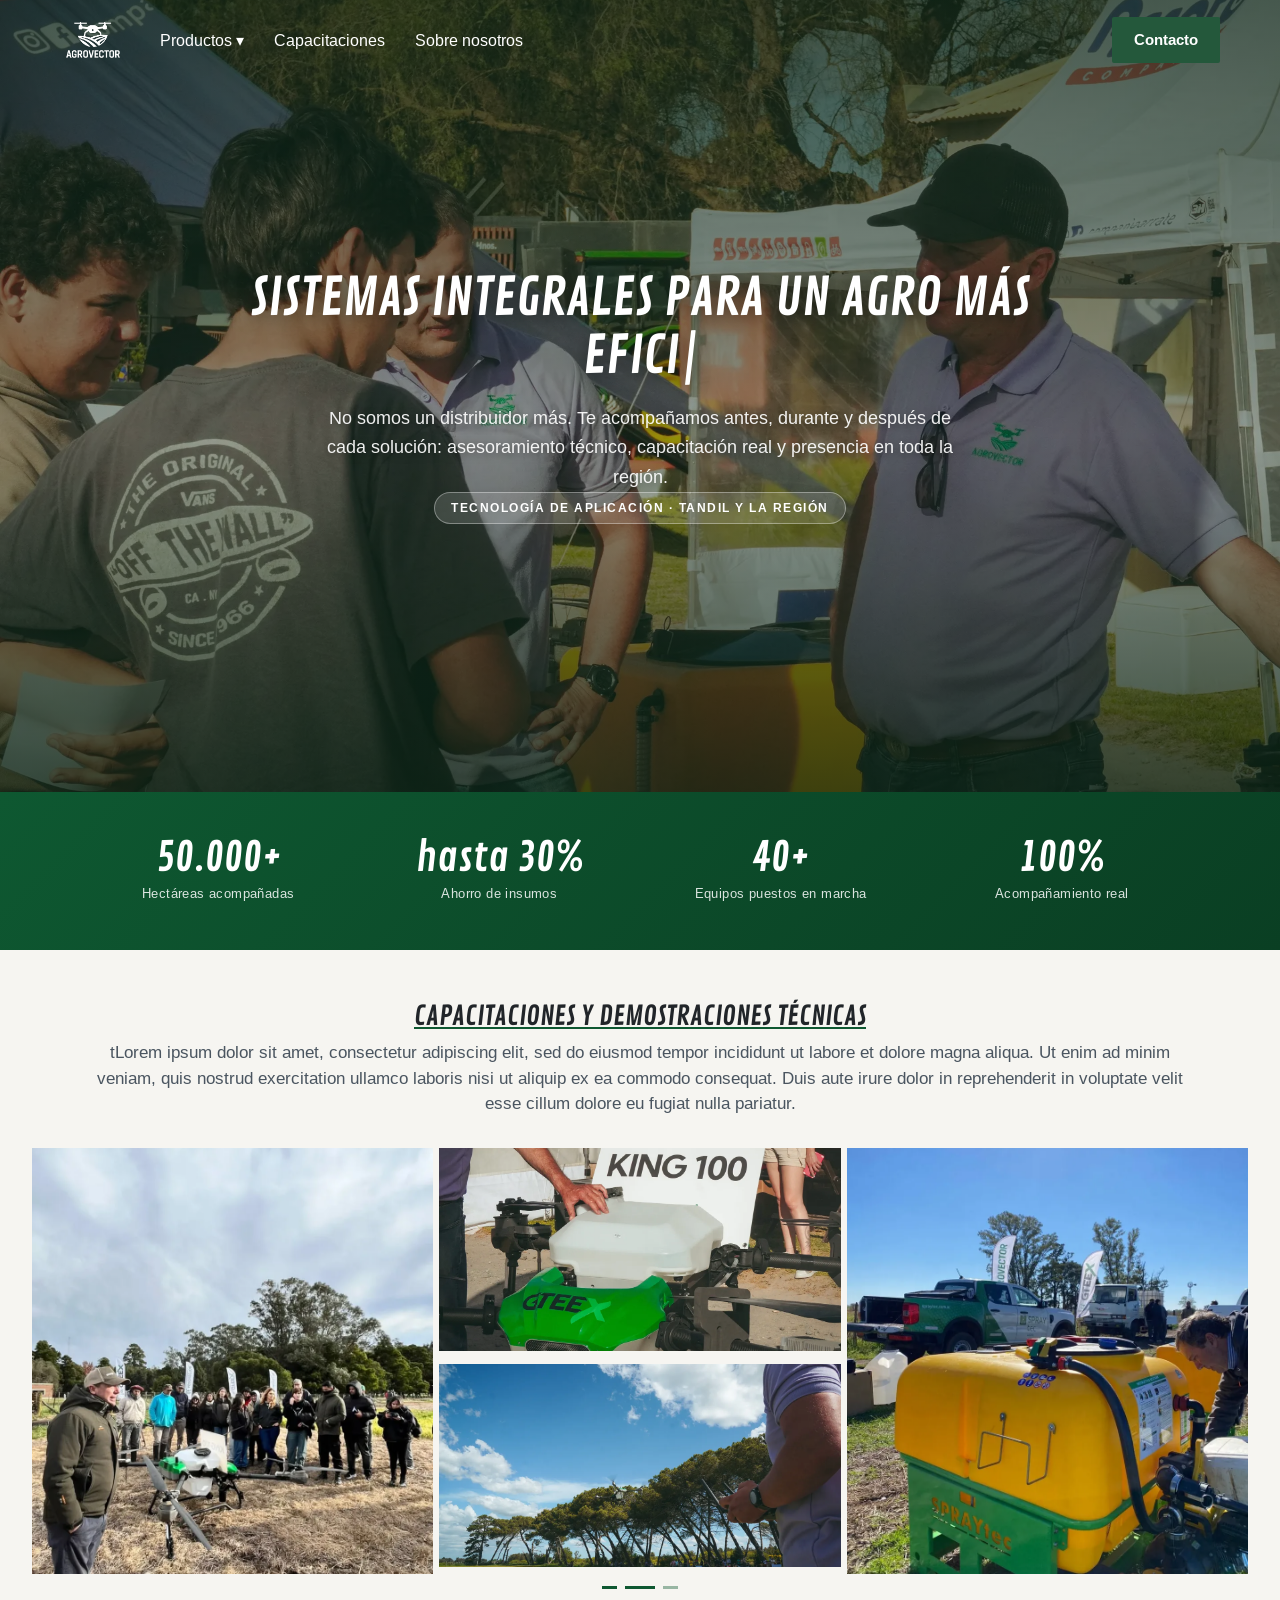
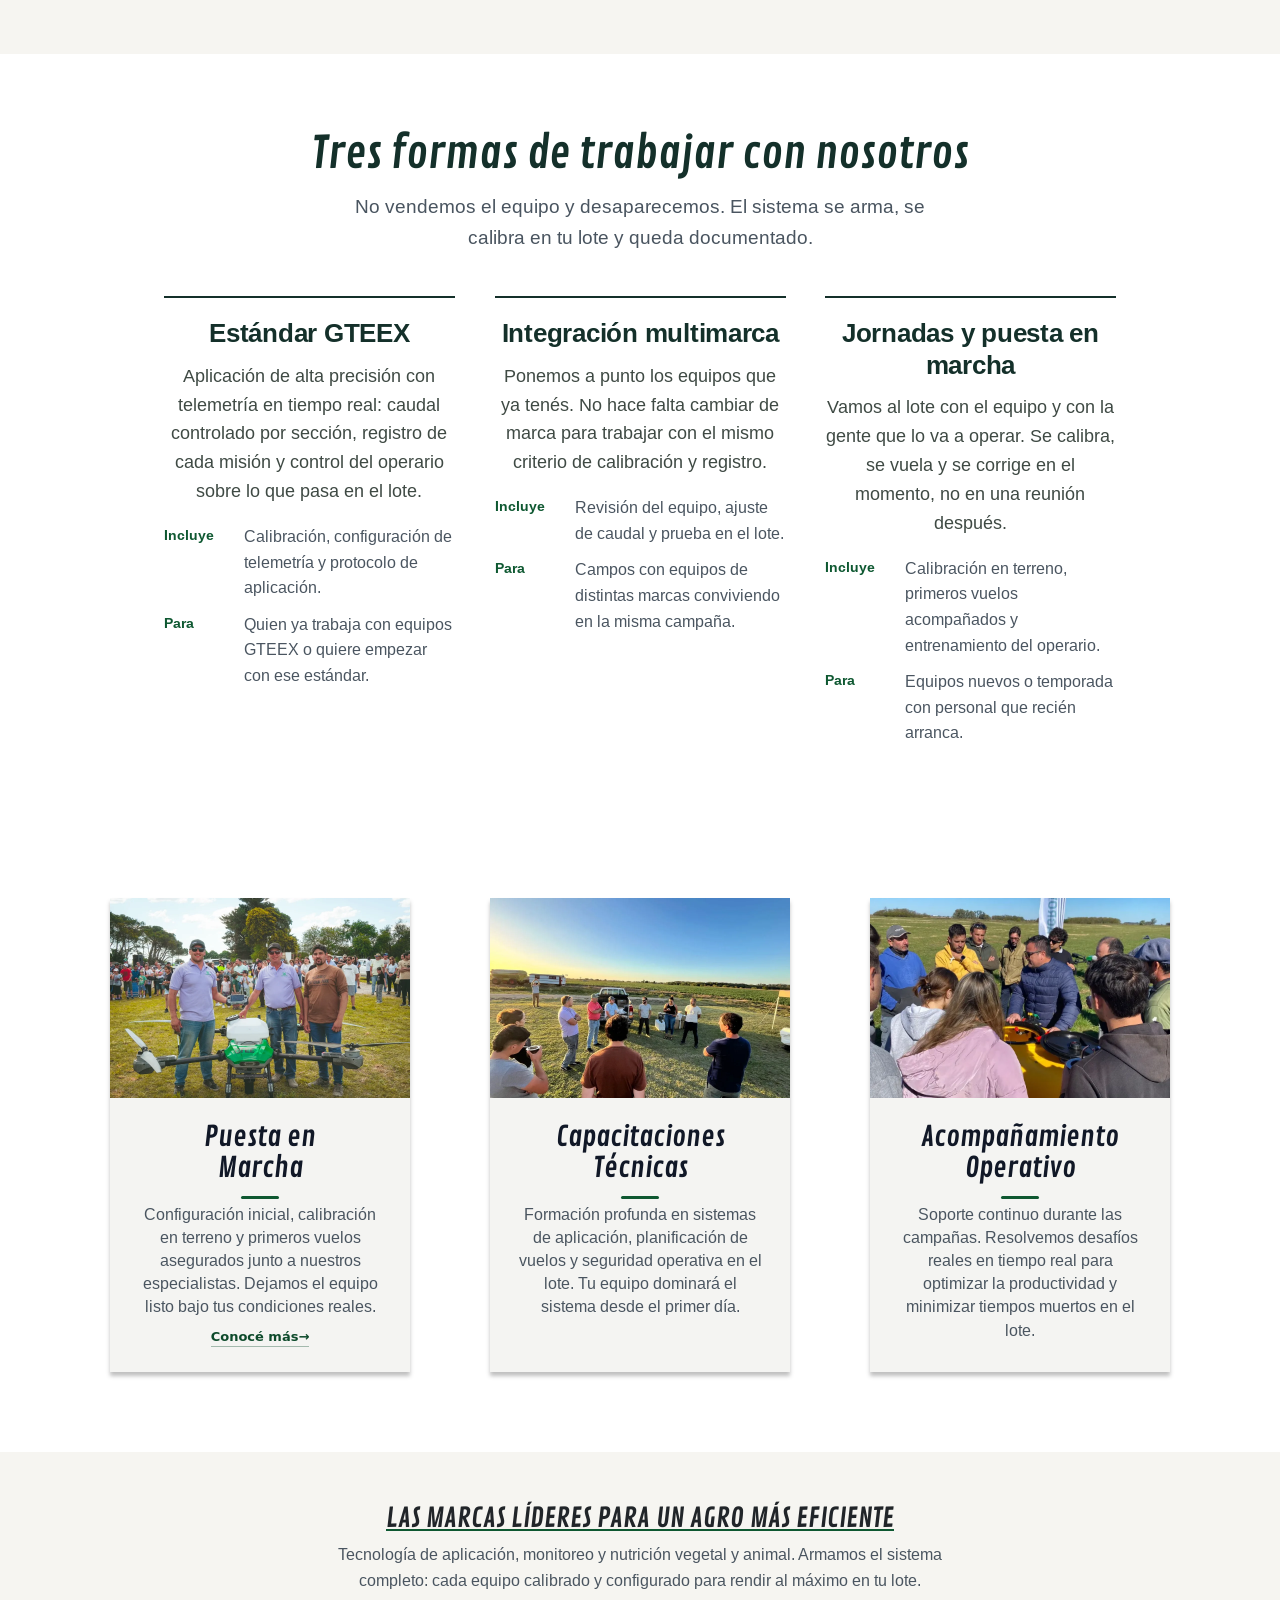
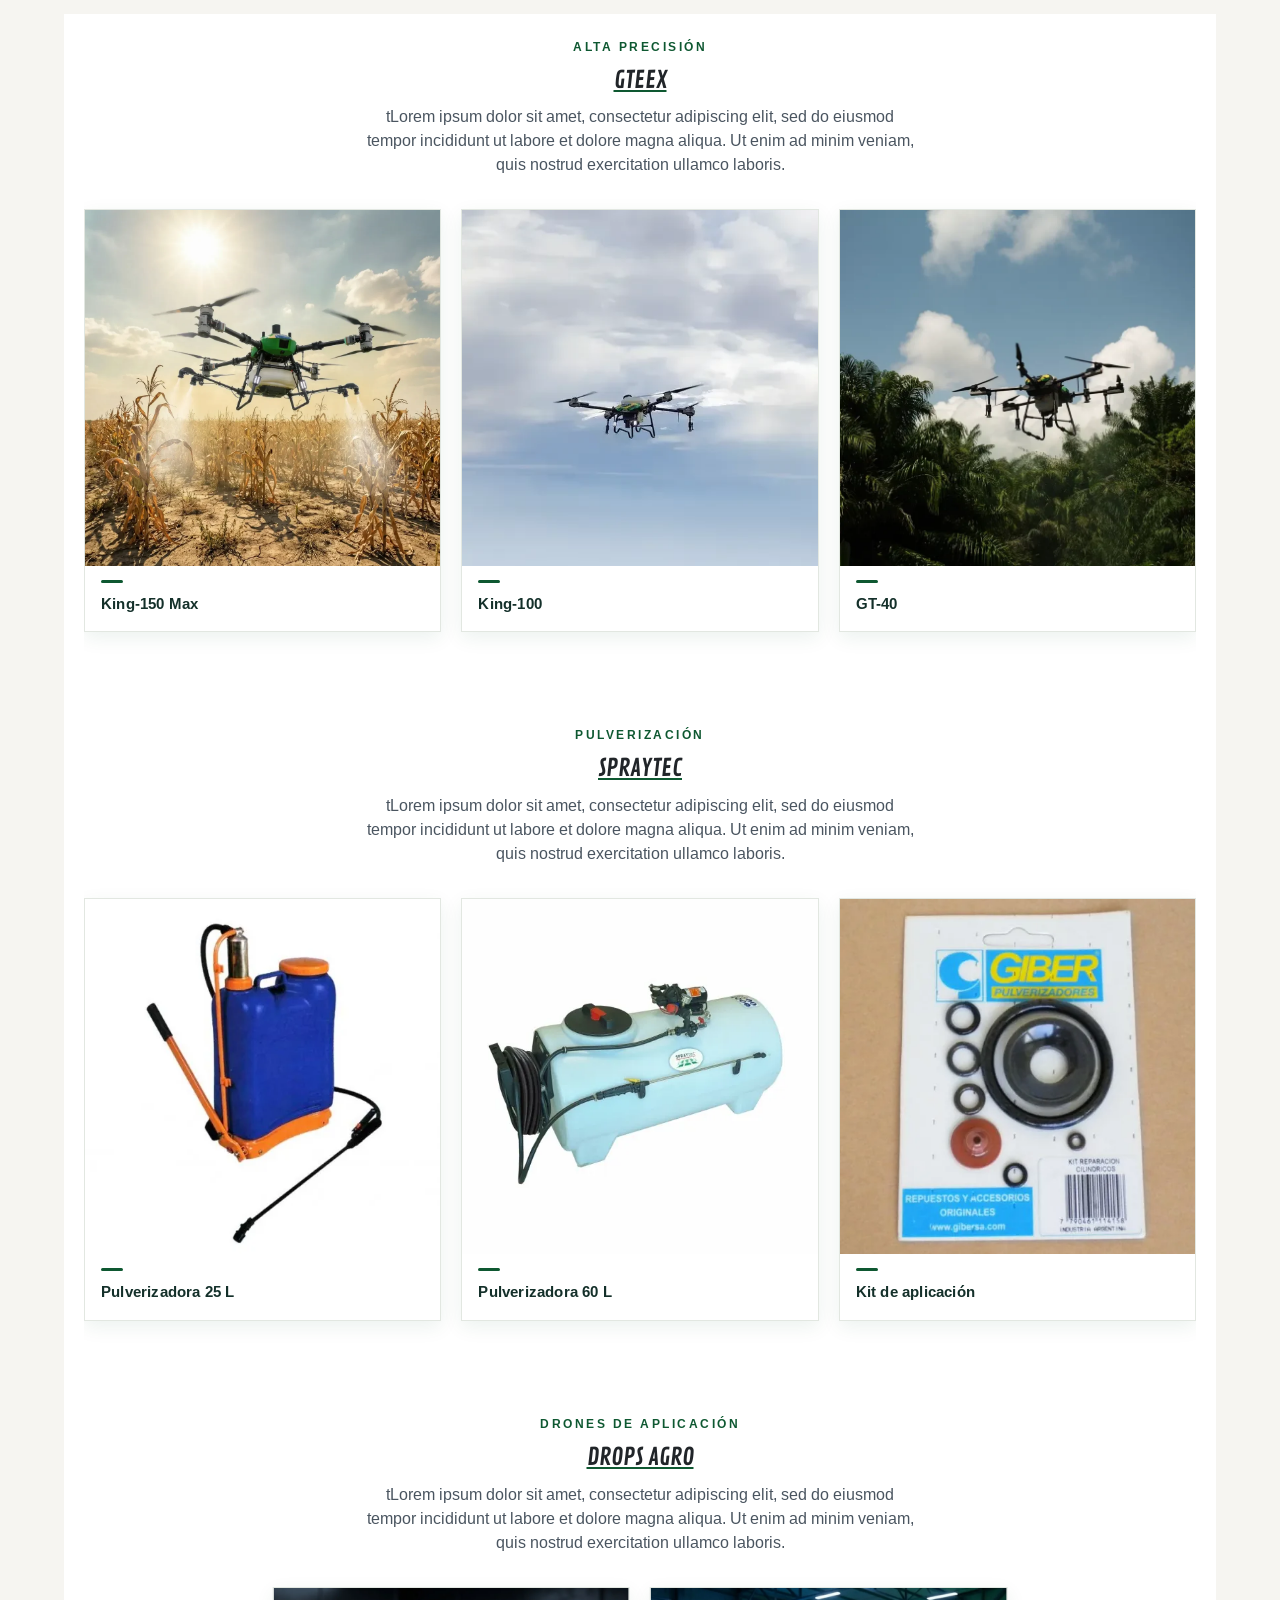
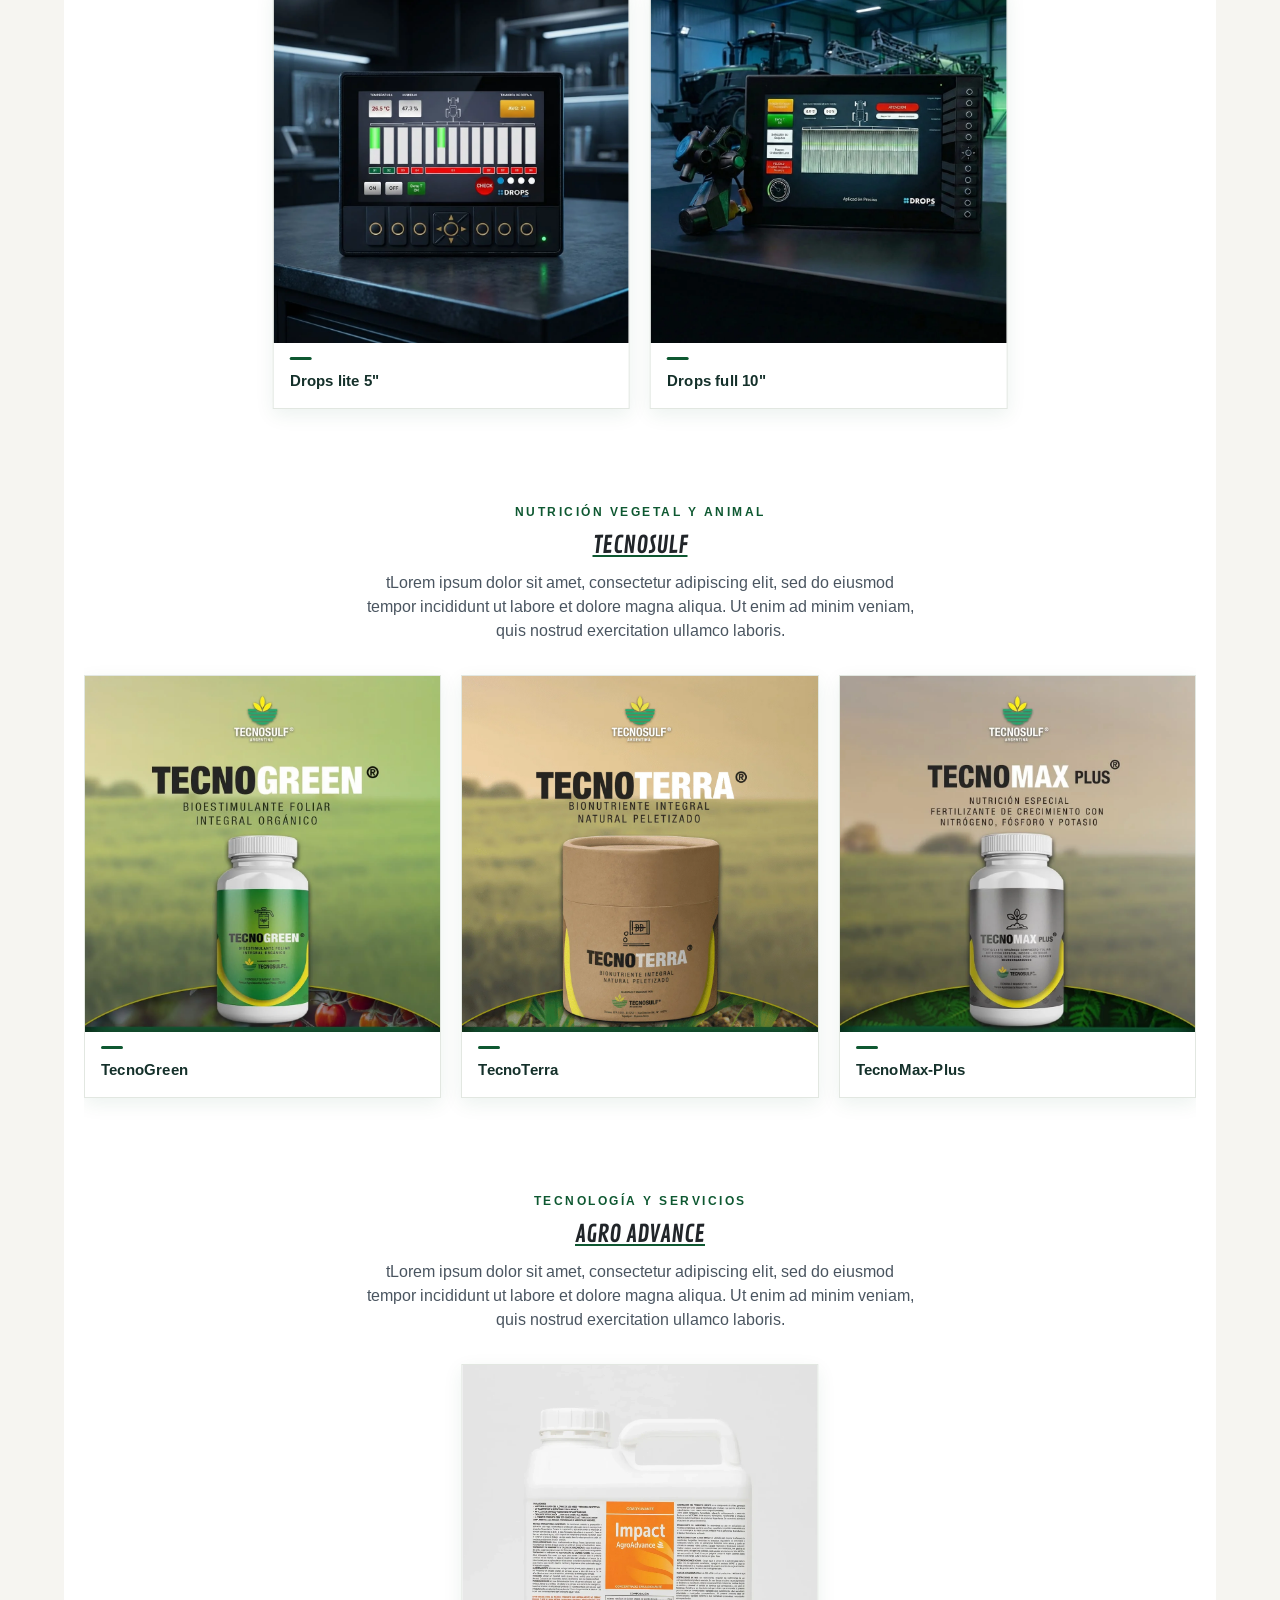
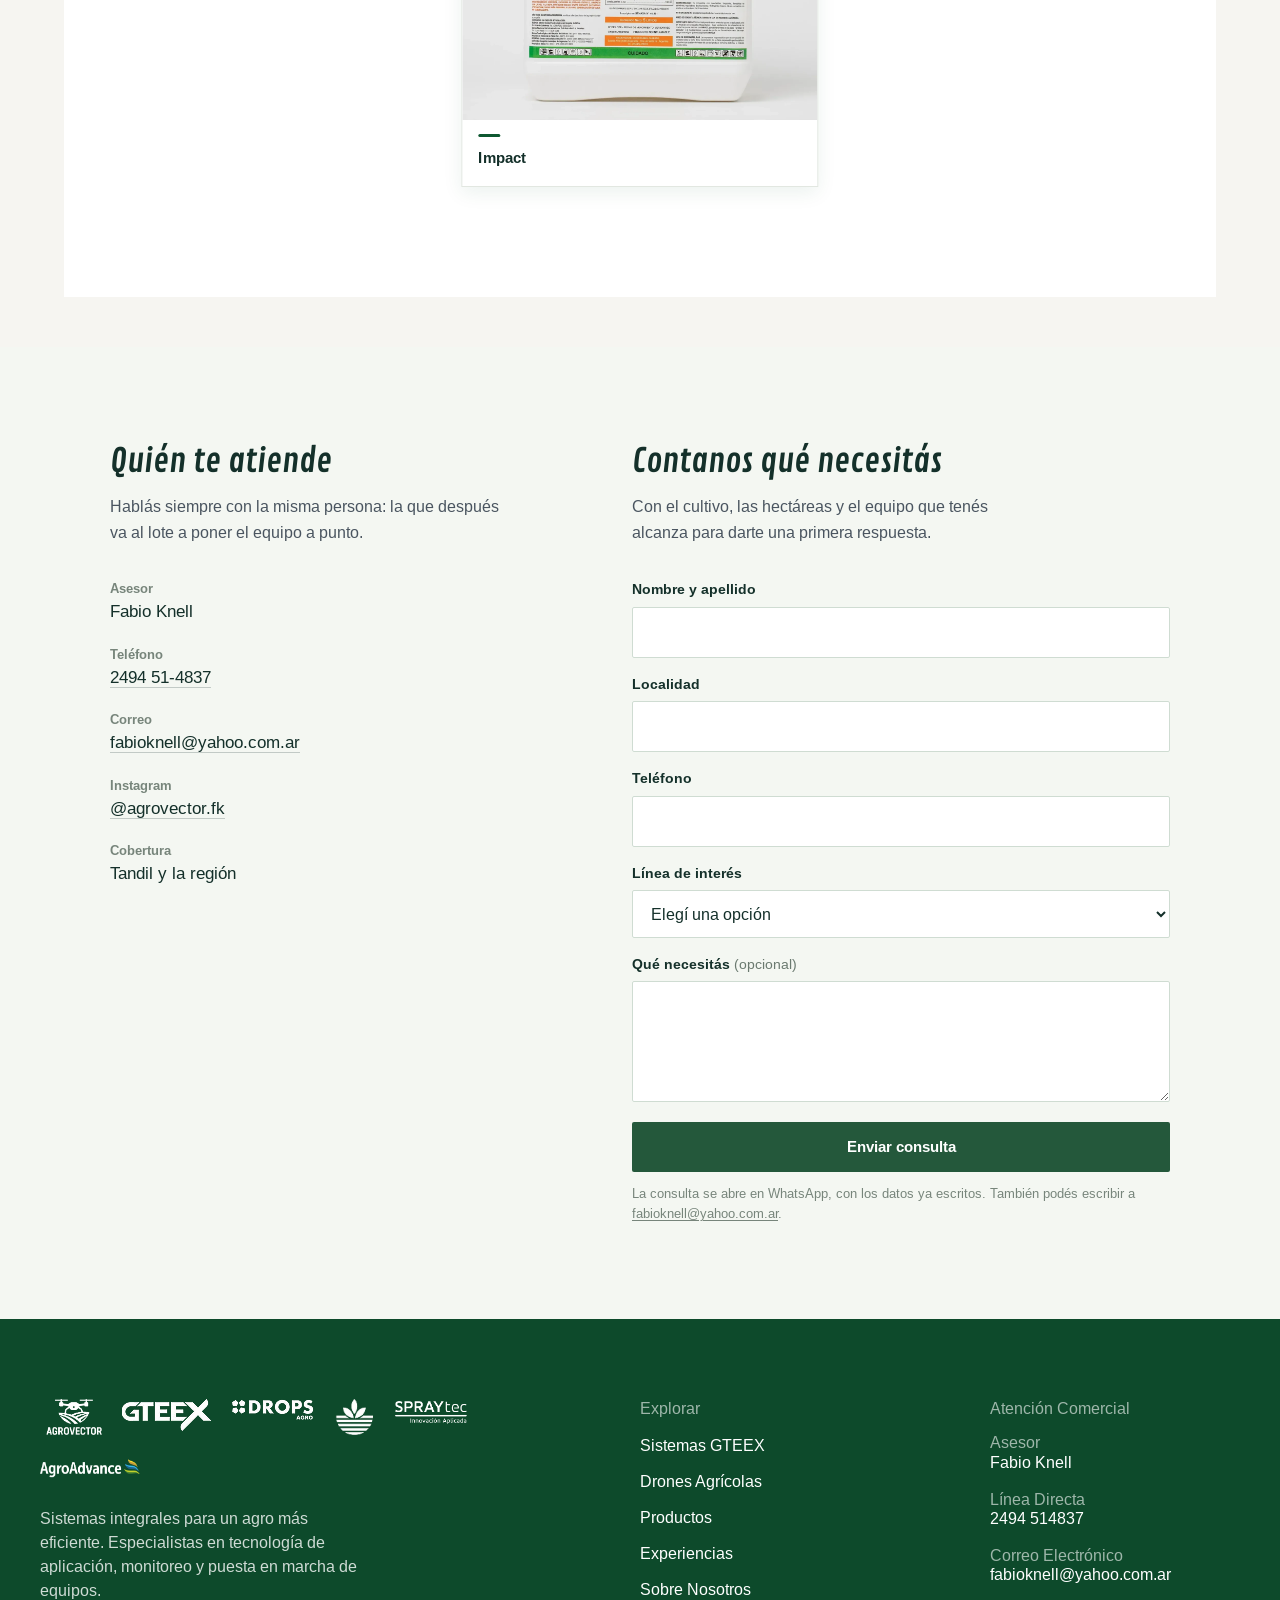
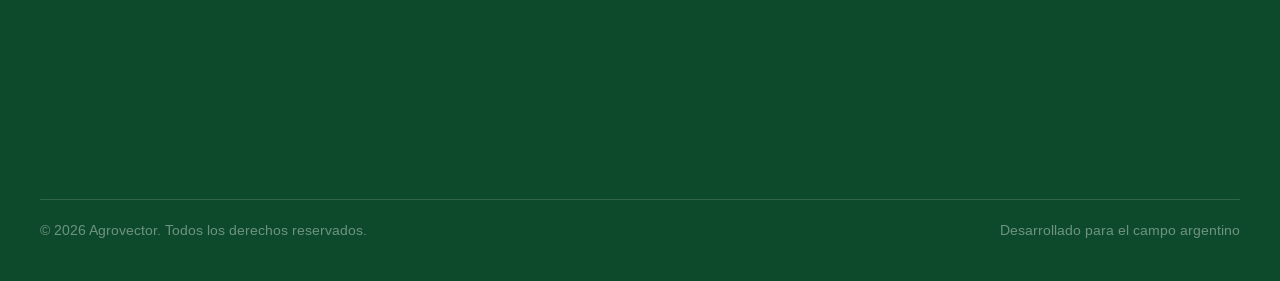
==== index.html @ 30de2e9f "incluye y para alineados a la izquierda" ====
<!DOCTYPE html>
<html lang="es">
<head>
    <meta charset="UTF-8">
    <meta name="viewport" content="width=device-width, initial-scale=1.0">
    <title>Agrovector | Sistemas integrales para el agro — Tandil</title>
    <meta name="description" content="Agrovector: sistemas integrales para un agro más eficiente. Tecnología de aplicación, monitoreo, capacitaciones y puesta en marcha. Tandil y la región.">
    <meta property="og:title" content="Agrovector | Sistemas integrales para el agro">
    <meta property="og:description" content="Tecnología de aplicación, monitoreo, capacitaciones y puesta en marcha de equipos. Tandil y la región.">
    <meta property="og:type" content="website">
    <meta property="og:url" content="https://agrovector.com.ar/">
    <meta property="og:image" content="https://agrovector.com.ar/assets/img/og-logo.webp">
    <meta property="og:locale" content="es_AR">
    <meta name="theme-color" content="#0E5831">
    <link rel="icon" type="image/x-icon" href="assets/img/favicon.ico">
    <link rel="apple-touch-icon" href="assets/img/apple-touch-icon.png">

    <script>
    (function () {
        var link = document.querySelector('link[rel="icon"]');
        if (!link) return;
        var blanco = '[data-uri]';
        var mq = window.matchMedia ? window.matchMedia('(prefers-color-scheme: dark)') : null;
        function setFavicon() {
            link.href = mq && mq.matches ? blanco : 'assets/img/favicon.ico';
        }
        setFavicon();
        if (mq) {
            if (mq.addEventListener) mq.addEventListener('change', setFavicon);
            else if (mq.addListener) mq.addListener(setFavicon);
        }
    })();
    </script>
    <script type="application/ld+json">
    {
      "@context": "https://schema.org",
      "@type": "LocalBusiness",
      "name": "Agrovector",
      "description": "Sistemas integrales para un agro más eficiente: tecnología de aplicación, monitoreo, capacitaciones y puesta en marcha de equipos.",
      "telephone": "+54 2494 514837",
      "email": "fabioknell@yahoo.com.ar",
      "areaServed": "Tandil y la región",
      "url": "https://agrovector.com.ar/",
      "image": "https://agrovector.com.ar/assets/img/og-logo.webp",
      "sameAs": ["https://www.instagram.com/agrovector.fk"]
    }
    </script>
    <link rel="preconnect" href="https://fonts.googleapis.com">
    <link rel="preconnect" href="https://fonts.gstatic.com" crossorigin="anonymous">
    <link href="https://fonts.googleapis.com/css2?family=Arimo:wght@400;600;700&family=Contrail+One&display=swap" rel="stylesheet">
    <link href="https://cdn.jsdelivr.net/npm/bootstrap@5.3.8/dist/css/bootstrap.min.css" rel="stylesheet" integrity="sha384-sRIl4kxILFvY47J16cr9ZwB07vP4J8+LH7qKQnuqkuIAvNWLzeN8tE5YBujZqJLB" crossorigin="anonymous">
    <link rel="stylesheet" href="https://cdn.jsdelivr.net/npm/swiper@11/swiper-bundle.min.css" />
    <link rel="stylesheet" href="assets/css/style.css?v=20261029g">
    <link rel="preload" as="image" href="assets/img/hero-dron-campo.webp">
</head>
<body>
  
    <div class="barra-progreso" id="barra-progreso" aria-hidden="true"></div>
    <!-- Preloader de entrada -->
    <div class="preloader" id="preloader" aria-hidden="true">
        <div class="preloader-logo">
            <img src="assets/img/logo-agrovector-blanco.webp" alt="">
        </div>
        <div class="preloader-barra"><span></span></div>
    </div>

    <div class="main-container">
        <header>
            <nav class="navbar">
                <button class="menu-desplegable" aria-label="Abrir menú" aria-expanded="false">
                    ☰
                </button>

                <div class="logo">
                    <img class="logo" src="assets/img/logo-agrovector.webp"  alt="Logo Agrovector">
                    <img class="logo logo-blanco" src="assets/img/logo-agrovector-blanco.webp" alt="Logo Agrovector">
                </div>
             
                <ul class="nav-links">
                
                    <button class="menu-cerrar" aria-label="Cerrar menú">✕</button>
                
                    <img class="logo" src="assets/img/logo-agrovector.webp" alt="Logo Agrovector">
                    
                    <li class="item-submenu">
                        <a href="#all-products" class="link-toggle">Productos <span class="chevron">▾</span></a>
                        
                        <ul class="submenu">
                            <li><a href="#gteex">GTEEX</a></li>
                            <li><a href="#spraytec">SPRAYTEC</a></li>
                            <li><a href="#dropsagro">DROPSAGRO</a></li>
                            <li><a href="#tecnosulf">TECNOSULF</a></li>
                            <li><a href="#agroadvance">AGROADVANCE</a></li>
                        </ul>
                    </li>

                    <li><a href="#capacitaciones">Capacitaciones</a></li>
                    <li><a href="#sobre-nosotros">Sobre nosotros</a></li>

                    <a href="#contacto" class="mobile-contact-btn">Contacto</a>
                </ul>

                <a href="#contacto" class="desktop-contact-btn">Contacto</a>
            </nav>
        </header>
        <div class="main-info-container hero-video-container">
            <div class="video-showcase">
                <video autoplay muted loop playsinline preload="metadata" poster="assets/img/hero-dron-campo.webp" aria-hidden="true">
                    <source src="assets/videos/hero-video-h.mp4" media="(min-width: 768px)" type="video/mp4">
                    <source src="assets/videos/hero-video.mp4" type="video/mp4">
                </video>
            </div>
            <div class="video-showcase-overlay" aria-hidden="true"></div>
            <div class="main-text-container hero-text-container">
                <h1 class="hero-titulo">SISTEMAS INTEGRALES PARA UN AGRO MÁS EFICIENTE Y SUSTENTABLE</h1>
                <p class="hero-parrafo">No somos un distribuidor más. Te acompañamos antes, durante
                    y después de cada solución: asesoramiento técnico,
                    capacitación real y presencia en toda la región.
                </p>
                <span class="hero-badge">Tecnología de aplicación · Tandil y la región</span>
            </div>
        </div>

        <!-- SECCION ESTADISTICAS -->
        <div class="stats-section" data-reveal>
            <div class="stat-item">
                <span class="stat-numero" data-contador="50000" data-sufijo="+">0</span>
                <span class="stat-label">Hectáreas acompañadas</span>
            </div>
            <div class="stat-item">
                <span class="stat-numero" data-contador="30" data-prefijo="hasta " data-sufijo="%">0</span>
                <span class="stat-label">Ahorro de insumos</span>
            </div>
            <div class="stat-item">
                <span class="stat-numero" data-contador="40" data-sufijo="+">0</span>
                <span class="stat-label">Equipos puestos en marcha</span>
            </div>
            <div class="stat-item">
                <span class="stat-numero" data-contador="100" data-sufijo="%">0</span>
                <span class="stat-label">Acompañamiento real</span>
            </div>
        </div>

        <div id="capacitaciones" class="capacitaciones-container" data-reveal>
            <div class="capacitaciones-text-container">
                <h2 class="underline">CAPACITACIONES Y DEMOSTRACIONES TÉCNICAS</h2>
                <p>
                    tLorem ipsum dolor sit amet, consectetur adipiscing
                    elit, sed do eiusmod tempor incididunt
                    ut labore et dolore magna aliqua.
                    Ut enim ad minim veniam, quis nostrud exercitation
                    ullamco laboris nisi ut aliquip ex ea commodo
                    consequat. Duis aute irure dolor in reprehenderit in
                    voluptate velit esse cillum dolore eu fugiat nulla
                    pariatur.
                </p>
            </div>
            <div class="carrousel-img-container swiper">
                <div class="swiper-wrapper">
                    <div class="swiper-slide" id="slide1">
                        <img class="big-img1" src="assets/img/capacitaciones/capacitacion-01.webp" loading="lazy" alt="Capacitación Agrovector — foto 1">
                        <img class="small-img1" src="assets/img/capacitaciones/capacitacion-02.webp" loading="lazy" alt="Capacitación Agrovector — foto 2">
                        <img class="small-img2" src="assets/img/capacitaciones/capacitacion-03.webp" loading="lazy" alt="Capacitación Agrovector — foto 3">
                        <img class="big-img2" src="assets/img/capacitaciones/capacitacion-04.webp" loading="lazy" alt="Capacitación Agrovector — foto 4">
                    </div>
                    <div class="swiper-slide" id="slide2">
                        <img class="big-img1" src="assets/img/capacitaciones/capacitacion-05.webp" loading="lazy" alt="Capacitación Agrovector — foto 5">
                        <img class="small-img1" src="assets/img/capacitaciones/capacitacion-06.webp" loading="lazy" alt="Capacitación Agrovector — foto 6">
                        <img class="small-img2" src="assets/img/capacitaciones/capacitacion-07.webp" loading="lazy" alt="Capacitación Agrovector — foto 7">
                        <img class="big-img2" src="assets/img/capacitaciones/capacitacion-08.webp" loading="lazy" alt="Capacitación Agrovector — foto 8">
                    </div>
                    <div class="swiper-slide" id="slide3">
                        <img class="big-img1" src="assets/img/capacitaciones/capacitacion-13.webp" loading="lazy" alt="Capacitación Agrovector — foto 13">
                        <img class="small-img1" src="assets/img/galeria-09.webp" loading="lazy" alt="galeria 09">
                        <img class="small-img2" src="assets/img/capacitaciones/capacitacion-11.webp" loading="lazy" alt="Capacitación Agrovector — foto 9">
                        <img class="big-img2" src="assets/img/capacitaciones/capacitacion-12.webp" loading="lazy" alt="Capacitación Agrovector — foto 10">
                    </div>
                </div>

                <div class="swiper-pagination"></div>
            </div>
        </div>

 <!-- SECCION  INTERACTIVA  -->

<div class="interactiva-header interactiva-header--left" data-reveal>
    <h2>Tres formas de trabajar con nosotros</h2>
    <p>No vendemos el equipo y desaparecemos. El sistema se arma, se calibra en tu lote y queda documentado.</p>
</div>

</div>
    <div id="sobre-nosotros" class="interactive-container formas-grid" data-stagger="90">

        <article class="forma">
            <h3>Estándar GTEEX</h3>
            <p>Aplicación de alta precisión con telemetría en tiempo real: caudal controlado por sección, registro de cada misión y control del operario sobre lo que pasa en el lote.</p>
            <dl>
                <div><dt>Incluye</dt><dd>Calibración, configuración de telemetría y protocolo de aplicación.</dd></div>
                <div><dt>Para</dt><dd>Quien ya trabaja con equipos GTEEX o quiere empezar con ese estándar.</dd></div>
            </dl>
        </article>

        <article class="forma">
            <h3>Integración multimarca</h3>
            <p>Ponemos a punto los equipos que ya tenés. No hace falta cambiar de marca para trabajar con el mismo criterio de calibración y registro.</p>
            <dl>
                <div><dt>Incluye</dt><dd>Revisión del equipo, ajuste de caudal y prueba en el lote.</dd></div>
                <div><dt>Para</dt><dd>Campos con equipos de distintas marcas conviviendo en la misma campaña.</dd></div>
            </dl>
        </article>

        <article class="forma">
            <h3>Jornadas y puesta en marcha</h3>
            <p>Vamos al lote con el equipo y con la gente que lo va a operar. Se calibra, se vuela y se corrige en el momento, no en una reunión después.</p>
            <dl>
                <div><dt>Incluye</dt><dd>Calibración en terreno, primeros vuelos acompañados y entrenamiento del operario.</dd></div>
                <div><dt>Para</dt><dd>Equipos nuevos o temporada con personal que recién arranca.</dd></div>
            </dl>
        </article>

    </div>

    <!-- SECCION  SERVICIOS CARDS -->
<div class="servicios-wrapper" data-reveal>
    <div class="slider-container">
        
        <div class="slider-track" id="track">
            
            <article class="card-servicio">
                <div class="card-img-wrapper">
                    <img src="assets/img/capacitaciones/capacitacion-03.webp" loading="lazy"alt="Puesta en Marcha">
                </div>
                <div class="card-body">
                    <h3>Puesta en<br>Marcha</h3>
                    <p>Configuración inicial, calibración en terreno y primeros vuelos asegurados junto a nuestros especialistas. Dejamos el equipo listo bajo tus condiciones reales.</p>
                    <a href="resultados.html" class="mas-info">Conocé más</a>
                </div>
            </article>

            <article class="card-servicio">
                <div class="card-img-wrapper">
                    <img src="assets/img/capacitaciones/capacitacion-11.webp" loading="lazy" alt="Capacitaciones Técnicas">
                </div>
                <div class="card-body">
                    <h3>Capacitaciones<br>Técnicas</h3>
                    <p>Formación profunda en sistemas de aplicación, planificación de vuelos y seguridad operativa en el lote. Tu equipo dominará el sistema desde el primer día.</p>
                    <a href="resultados.html" class="mas-info mas-info--placeholder" aria-hidden="true" tabindex="-1">&nbsp;</a>
                </div>
            </article>

            <article class="card-servicio">
                <div class="card-img-wrapper">
                    <img src="assets/img/capacitaciones/acompanamiento-operativo.webp" loading="lazy" alt="Acompañamiento Operativo">
                </div>
                <div class="card-body">
                    <h3>Acompañamiento<br>Operativo</h3>
                    <p>Soporte continuo durante las campañas. Resolvemos desafíos reales en tiempo real para optimizar la productividad y minimizar tiempos muertos en el lote.</p>
                    <a href="resultados.html" class="mas-info mas-info--placeholder" aria-hidden="true" tabindex="-1">&nbsp;</a>
                </div>
            </article>

        </div>
    </div>

    
    <div class="slider-controls">
        <button class="slider-btn btn-prev" aria-label="Anterior">
         
            <svg width="10" height="16" viewBox="0 0 10 16" fill="none" xmlns="http://www.w3.org/2000/svg">
                <path d="M8.5 15L1.5 8L8.5 1" stroke="currentColor" stroke-width="2.5" stroke-linecap="round" stroke-linejoin="round"/>
            </svg>
        </button>
        
        <div class="slider-pagination">
            <span class="dot active" data-index="0"></span>
            <span class="dot" data-index="1"></span>
            <span class="dot" data-index="2"></span>
        </div>

        <button class="slider-btn btn-next" aria-label="Siguiente">
            
            <svg width="10" height="16" viewBox="0 0 10 16" fill="none" xmlns="http://www.w3.org/2000/svg">
                <path d="M1.5 1L8.5 8L1.5 15" stroke="currentColor" stroke-width="2.5" stroke-linecap="round" stroke-linejoin="round"/>
            </svg>
        </button>
    </div>
</div>

 <!-- SECCION  PRODUCTOS -->
        <div id="all-products" class="products-container" data-reveal>
            <div class="products-main-text" data-reveal>
              
                <h2 class="underline">LAS MARCAS LÍDERES PARA UN AGRO MÁS EFICIENTE</h2>
                <p>
                    Tecnología de aplicación, monitoreo y nutrición vegetal y animal.
                    Armamos el sistema completo: cada equipo calibrado y configurado para rendir al máximo en tu lote.
                </p>
            </div>
            <div class="products-main-info">
    
                    <!-- GTEEX -->
                    <div class="product-info" id="gteex">
                        <div class="brand-text">
                        <span class="eyebrow">Alta precisión</span>
                            <h3 class="underline">GTEEX</h3>
                            <p>
                                tLorem ipsum dolor sit amet, consectetur adipiscing elit, 
                                sed do eiusmod tempor incididunt ut labore et dolore magna aliqua. 
                                Ut enim ad minim veniam, quis nostrud exercitation ullamco laboris.
                            </p>
                        </div>

                     
                        <div class="productos-grid swiper">
                      
                            <div class="swiper-wrapper">
                               
                                <div class="producto-item swiper-slide">
    <a href="https://www.gteex.com.ar/drones/king-150" target="_blank" rel="noopener noreferrer" class="producto-link">
        <span class="product-name">King-150 Max</span>
        <img src="assets/img/king-150-max.webp" loading="lazy" alt="King 150 Max">
    </a>
</div>
                                <div class="producto-item swiper-slide">
    <a href="https://www.gteex.com.ar/drones/king-100" target="_blank" rel="noopener noreferrer" class="producto-link">
        <span class="product-name">King-100</span>
        <img src="assets/img/king-100.webp" loading="lazy" alt="King 100">
    </a>
</div>
                                <div class="producto-item swiper-slide">
    <a href="https://www.gteex.com.ar/drones/gt-40" target="_blank" rel="noopener noreferrer" class="producto-link">
        <span class="product-name">GT-40</span>
        <img src="assets/img/gteex-gt40.webp" loading="lazy"  alt="GT 40">
    </a>
</div>
                            </div>
                        </div>
                    </div>

                    <!-- SPRAYTEC -->
                    <div class="product-info" id="spraytec">
                        <div class="brand-text">
                                <span class="eyebrow">Pulverización</span>
                            <h3 class="underline">SPRAYTEC</h3>
                            <p>
                                tLorem ipsum dolor sit amet, consectetur adipiscing elit, 
                                sed do eiusmod tempor incididunt ut labore et dolore magna aliqua. 
                                Ut enim ad minim veniam, quis nostrud exercitation ullamco laboris.
                            </p>
                        </div>

                        <div class="productos-grid swiper">
                            <div class="swiper-wrapper">
                                <div class="producto-item swiper-slide">
    <a href="https://spraytec.com.ar/productos/cat/1/agro" target="_blank" rel="noopener noreferrer" class="producto-link">
        <span class="product-name">Pulverizadora 25 L</span>
        <img src="assets/img/galeria-02.webp" loading="lazy" alt="Pulverizadora Spraytec 25 litros">
    </a>
</div>
                                <div class="producto-item swiper-slide">
    <a href="https://spraytec.com.ar/productos/cat/1/agro" target="_blank" rel="noopener noreferrer" class="producto-link">
        <span class="product-name">Pulverizadora 60 L</span>
        <img src="assets/img/galeria-03.webp" loading="lazy"  alt="Pulverizadora Spraytec 60 litros">
    </a>
</div>
                                <div class="producto-item swiper-slide">
    <a href="https://spraytec.com.ar/productos/cat/1/agro" target="_blank" rel="noopener noreferrer" class="producto-link">
        <span class="product-name">Kit de aplicación</span>
        <img src="assets/img/galeria-04.webp" loading="lazy" alt="Kit de aplicación Spraytec">
    </a>
</div>
                            </div>
                        </div>
                    </div>

                    <!-- DROPS AGRO -->
                    <div class="product-info" id="dropsagro">
                        <div class="brand-text">
                                <span class="eyebrow">Drones de aplicación</span>
                            <h3 class="underline">DROPS AGRO</h3>
                            <p>
                                tLorem ipsum dolor sit amet, consectetur adipiscing elit, 
                                sed do eiusmod tempor incididunt ut labore et dolore magna aliqua. 
                                Ut enim ad minim veniam, quis nostrud exercitation ullamco laboris.
                            </p>
                        </div>

                        <div class="productos-grid swiper">
                            <div class="swiper-wrapper">
                                <div class="producto-item swiper-slide">
    <a href="https://www.drops-agro.com/" target="_blank" rel="noopener noreferrer" class="producto-link">
        <span class="product-name">Drops lite 5"</span>
        <img src="assets/img/drops-lite.webp" loading="lazy" alt="Dron Drops lite 5 pulgadas">
    </a>
</div>
                                <div class="producto-item swiper-slide">
    <a href="https://www.drops-agro.com/" target="_blank" rel="noopener noreferrer" class="producto-link">
        <span class="product-name">Drops full 10"</span>
        <img src="assets/img/drops-full.webp" loading="lazy" alt="Dron Drops full 10 pulgadas">
    </a>
</div>
                            </div>
                        </div>
                    </div>

                    <!-- TECNOSULF (desliza solo) -->
                    <div class="product-info" id="tecnosulf">
                        <div class="brand-text">
                                <span class="eyebrow">Nutrición vegetal y animal</span>
                            <h3 class="underline">TECNOSULF</h3>
                            <p>
                                tLorem ipsum dolor sit amet, consectetur adipiscing elit, 
                                sed do eiusmod tempor incididunt ut labore et dolore magna aliqua. 
                                Ut enim ad minim veniam, quis nostrud exercitation ullamco laboris.
                            </p>
                        </div>

                        <div class="productos-grid swiper">
                            <div class="swiper-wrapper">
                                <div class="producto-item swiper-slide">
    <a href="https://tecnosulfargentina.com/bioestimulante-integral-con-aminoacidos/" target="_blank" rel="noopener noreferrer" class="producto-link">
        <span class="product-name">TecnoGreen</span>
        <img src="assets/img/tecno-green.webp" loading="lazy" alt="Producto TecnoGreen">
    </a>
</div>
                                <div class="producto-item swiper-slide">
    <a href="https://tecnosulfargentina.com/bionutriente-integral-natural/" target="_blank" rel="noopener noreferrer" class="producto-link">
        <span class="product-name">TecnoTerra</span>
        <img src="assets/img/tecno-tierra.webp" loading="lazy" alt="Producto TecnoTerra">
    </a>
</div>
                                <div class="producto-item swiper-slide">
    <a href="https://tecnosulfargentina.com/tecnomax-plus/" target="_blank" rel="noopener noreferrer" class="producto-link">
        <span class="product-name">TecnoMax-Plus</span>
        <img src="assets/img/tecno-max-plus.webp" loading="lazy" alt="Producto TecnoMax Plus">
    </a>
</div>
                                <div class="producto-item swiper-slide">
    <a href="https://tecnosulfargentina.com/tecnoponia/" target="_blank" rel="noopener noreferrer" class="producto-link">
        <span class="product-name">TecnoPonia</span>
        <img src="assets/img/tecno-ponia.webp" loading="lazy" alt="Producto TecnoPonia">
    </a>
</div>
                                <div class="producto-item swiper-slide">
    <a href="https://tecnosulfargentina.com/tecnodiet-ternero/" target="_blank" rel="noopener noreferrer" class="producto-link">
        <span class="product-name">TecnoDiet</span>
        <img src="assets/img/tecno-diet.webp" loading="lazy" alt="Producto TecnoDiet">
    </a>
</div>
                            </div>
                        </div>
                    </div>

                    <!-- AGRO ADVANCE -->
                    <div class="product-info" id="agroadvance">
                        <div class="brand-text">
                                <span class="eyebrow">Tecnología y servicios</span>
                            <h3 class="underline">AGRO ADVANCE</h3>
                            <p>
                                tLorem ipsum dolor sit amet, consectetur adipiscing elit, 
                                sed do eiusmod tempor incididunt ut labore et dolore magna aliqua. 
                                Ut enim ad minim veniam, quis nostrud exercitation ullamco laboris.
                            </p>
                        </div>

                        <div class="productos-grid swiper">
                            <div class="swiper-wrapper">
                                <div class="producto-item swiper-slide">
    <a href="https://agroadvance.com.ar/coadyuvantes/impact/" target="_blank" rel="noopener noreferrer" class="producto-link">
        <span class="product-name">Impact</span>
        <img src="assets/img/dron-impacto.webp" loading="lazy" alt="Producto Impact">
    </a>
</div>


                            </div>
                        </div>
                    </div>
                </div>
            </div>
        </div>

    </div>

 <!-- SECCION  CONTACTO -->
<div class="contacto-wrapper" id="contacto">
    <div class="contacto-grid">

        <div class="contacto-datos" data-reveal>
            <h2>Quién te atiende</h2>
            <p class="contacto-lede">Hablás siempre con la misma persona: la que después va al lote a poner el equipo a punto.</p>

            <dl class="contacto-lista">
                <div><dt>Asesor</dt><dd>Fabio Knell</dd></div>
                <div><dt>Teléfono</dt><dd><a href="tel:+5492494514837">2494 51-4837</a></dd></div>
                <div><dt>Correo</dt><dd><a href="mailto:fabioknell@yahoo.com.ar">fabioknell@yahoo.com.ar</a></dd></div>
                <div><dt>Instagram</dt><dd><a href="https://instagram.com/agrovector.fk" target="_blank" rel="noopener noreferrer">@agrovector.fk</a></dd></div>
                <div><dt>Cobertura</dt><dd>Tandil y la región</dd></div>
            </dl>
        </div>

        <div class="contacto-form-col" data-reveal style="--enter-delay:120ms">
            <h2>Contanos qué necesitás</h2>
            <p class="contacto-lede">Con el cultivo, las hectáreas y el equipo que tenés alcanza para darte una primera respuesta.</p>

            <form class="form-contacto" id="form-contacto" novalidate>
                <div class="campo">
                    <label for="c-nombre">Nombre y apellido</label>
                    <input id="c-nombre" name="nombre" type="text" autocomplete="name" required>
                </div>
                <div class="campo">
                    <label for="c-localidad">Localidad</label>
                    <input id="c-localidad" name="localidad" type="text" autocomplete="address-level2" required>
                </div>
                <div class="campo">
                    <label for="c-telefono">Teléfono</label>
                    <input id="c-telefono" name="telefono" type="tel" inputmode="tel" autocomplete="tel" required>
                </div>
                <div class="campo">
                    <label for="c-linea">Línea de interés</label>
                    <select id="c-linea" name="linea" required>
                        <option value="">Elegí una opción</option>
                        <option>GTEEX</option>
                        <option>Spraytec</option>
                        <option>Drops Agro</option>
                        <option>Tecnosulf</option>
                        <option>Agro Advance</option>
                        <option>Quiero asesoramiento general</option>
                    </select>
                </div>
                <div class="campo">
                    <label for="c-mensaje">Qué necesitás <span>(opcional)</span></label>
                    <textarea id="c-mensaje" name="mensaje" rows="4"></textarea>
                </div>
                <div class="campo campo--accion">
                    <button class="btn-enviar" type="submit">Enviar consulta</button>
                    <p class="form-nota" data-form-error hidden></p>
                    <p class="form-nota form-nota--ok" data-form-ok hidden>Se abrió WhatsApp con la consulta escrita. Si no se abrió, escribinos al <a href="https://wa.me/5492494514837" target="_blank" rel="noopener noreferrer">2494 51-4837</a>.</p>
                    <p class="form-nota form-nota--ayuda">La consulta se abre en WhatsApp, con los datos ya escritos. También podés escribir a <a href="mailto:fabioknell@yahoo.com.ar">fabioknell@yahoo.com.ar</a>.</p>
                </div>
            </form>
        </div>

    </div>
</div>

<!-- SECCION FOOTER -->
<footer class="footer-profesional">
    <div class="footer-grid"> 

       <div class="footer-brand">
            
            <div class="brand-logos">
    
                <img src="assets/img/logo-agrovector-blanco.webp" alt="Agrovector" class="logo-principal">
                <a href="https://gteex.com.ar" target="_blank" rel="noopener noreferrer" aria-label="Sitio web de GTEEX">
                    <img src="assets/img/logo-gteex.webp" loading="lazy" alt="GTEEX" class="logo-gteex">
                </a>
                <a href="https://www.drops-agro.com/" target="_blank" rel="noopener noreferrer" aria-label="Sitio web de Drops Agro">
                    <img src="assets/img/logo-drops.webp" loading="lazy" alt="Drops Agro" class="logo-drops">
                </a>
                <a href="https://tecnosulfargentina.com/" target="_blank" rel="noopener noreferrer" aria-label="Sitio web de Tecnosulf">
                    <img src="assets/img/logo-tecnosulf.webp" loading="lazy" alt="Logo Hoja" class="logo-hoja">
                </a>
                <a href="https://spraytec.com.ar" target="_blank" rel="noopener noreferrer" aria-label="Sitio web de Spraytec">
                    <img src="assets/img/logo-spraytec-blanco.png" loading="lazy" alt="Spraytec" class="logo-spraytec">
                </a>
                <a href="https://agroadvance.com.ar" target="_blank" rel="noopener noreferrer" aria-label="Sitio web de AgroAdvance">
                    <img src="assets/img/logo-agroadvance-light.png" loading="lazy" alt="AgroAdvance" class="logo-agroadvance">
                </a>
            </div>

            <p>Sistemas integrales para un agro más eficiente. Especialistas en tecnología de aplicación, monitoreo y puesta en marcha de equipos.</p>
        </div>

        <!-- Bloque: Navegación -->
        <div class="footer-col">
            <h4>Explorar</h4>
            <ul>
                <li><a href="#gteex">Sistemas GTEEX</a></li>
                <li><a href="#dropsagro">Drones Agrícolas</a></li>
                <li><a href="#all-products">Productos</a></li>
                <li><a href="#capacitaciones">Experiencias</a></li>
                <li><a href="#sobre-nosotros">Sobre Nosotros</a></li>
            </ul>
        </div>

        <!-- Bloque: Contacto -->
        <div class="footer-col">
            <h4>Atención Comercial</h4>
            
            <div class="contacto-info">
                <div class="contacto-item">
                    <span class="label">Asesor</span>
                    <span class="valor">Fabio Knell</span>
                </div>
                <div class="contacto-item">
                    <span class="label">Línea Directa</span>
                    <span class="valor">2494 514837</span>
                </div>
                <div class="contacto-item">
                    <span class="label">Correo Electrónico</span>
                    <a href="mailto:fabioknell@yahoo.com.ar" class="contacto-link">fabioknell@yahoo.com.ar</a>
                </div>
            </div>
        </div>

    </div>
    
    <div class="footer-bottom">
        <span>© 2026 Agrovector. Todos los derechos reservados.</span>
        <span>Desarrollado para el campo argentino</span>
    </div>
</footer>

    <script src="https://cdn.jsdelivr.net/npm/swiper@11/swiper-bundle.min.js" defer></script>
    <script src="assets/js/main.js?v=20261029g" defer></script>
    <script src="assets/js/motion.js?v=20261029g" defer></script>
    <script src="assets/js/contacto.js?v=20261029g" defer></script>

    <button class="volver-arriba" id="volver-arriba" aria-label="Volver arriba">
        <svg width="18" height="18" viewBox="0 0 24 24" fill="none" stroke="currentColor" stroke-width="2.5" stroke-linecap="round" stroke-linejoin="round"><path d="m18 15-6-6-6 6"/></svg>
    </button>
</body>
</html>
---- assets/css/style.css ----
* {
    box-sizing: border-box;
}
body{
    text-align: left;
    margin: 0%;
}
html{
    scroll-behavior: smooth;
    scroll-padding-top: 80px;
}
header {
    position: fixed;
    top: 0;
    left: 0;
    right: 0;
    z-index: 1000;
    background-color: transparent;
    transition: all 0.35s ease-in-out;
}
header.scrolled {
    background-color: #F6F5F1;
    box-shadow: 0 4px 20px rgba(7, 32, 18, 0.08);
}
.hidden-header{
    transform: translateY(-100%);
}
.logo{
    width: 53px;
}
.logo-blanco{
    display: none;
}
/* Estado inicial: header transparente sobre el hero (textos y logo blancos) */
header:not(.scrolled) .navbar > .logo .logo-blanco {
    display: block;
}
header:not(.scrolled) .navbar > .logo img:not(.logo-blanco) {
    display: none;
}
header:not(.scrolled) .menu-desplegable {
    color: #ffffff;
}
.navbar {
    position: relative;
    display: flex;
    justify-content: space-between; 
    align-items: center;
    padding: 0px 20px 0px 20px;
}

.nav-links {
    height: auto;
    display: none; 
}
.nav-links.activo {
    display: flex;
    flex-direction: column;
    background-color: #F6F5F1;
    position: absolute;
    top: 0;
    left: 0;
    width: min(300px, 85%);
    height: 100vh;
    min-height: 100vh;
    padding: 24px 24px 90px;
    box-shadow: 0 18px 40px rgba(7, 32, 18, 0.25);
    overflow-y: auto;
    z-index: 1000;
}
.nav-links.activo > .logo {
    width: 62px;
    margin: 8px auto 26px;
    display: block;
}
.menu-cerrar {
    position: absolute;
    top: 18px;
    right: 18px;
    background: none;
    border: none;
    font-size: 26px;
    line-height: 1;
    color: #14302a;
    cursor: pointer;
    padding: 6px;
    transition: color 0.2s ease, transform 0.2s ease;
    z-index: 1;
}
.menu-cerrar:hover {
    color: #0E5831;
    transform: rotate(90deg);
}
.nav-links.activo > li {
    padding: 10px 0;
    list-style: none;
}
.nav-links.activo > .item-submenu {
    padding: 10px 0 4px;
}
.nav-links.activo .link-toggle,
.nav-links.activo > li > a {
    font-size: 19px;
    padding: 4px 0;
}
.nav-links.activo .mobile-contact-btn {
    position: absolute;
    bottom: 26px;
    left: 24px;
    right: 24px;
    width: auto;
    margin: 0;
}

.nav-links.activo li a {
    text-decoration: none;
    font-family: 'Arimo', sans-serif;
    font-size: 18px;
    font-weight: 50;
    color: #14302a;
    transition: color 0.2s ease;
}
.nav-links.activo li a:hover {
    color: #0E5831;
}
.submenu {
    display: none;
    flex-direction: column;
  
    padding: 6px 0 2px 14px;
    margin-top: 4px;
    background-color: transparent;
    border-left: 2px solid rgba(14, 88, 49, 0.25);
    width: 100%;
}
.submenu li {
    padding: 9px 0;
    list-style: none;
}
.submenu li a {
    font-size: 16px;
    color: #313418;
}

.item-submenu.abierto .submenu {
    display: flex;
}

.mobile-contact-btn{
    display: flex;
    align-items: center;
    justify-content: center;
    background-color: #0E5831;
    color: white;
    font-family: 'Arimo', sans-serif;
    font-size: 12px;
    padding: 10px 16px;
    border: none;
    border-radius: 30px; 
    cursor: pointer;
    text-decoration: none;
    transition: transform 0.2s ease, box-shadow 0.2s ease;
}
.mobile-contact-btn:hover{
    transform: translateY(-2px);
    box-shadow: 0px 6px 10px rgba(14, 88, 49, 0.5);
}

.desktop-contact-btn {
    display: none;
}

.menu-desplegable {
    background: none;
    border: none;
    font-size: 26px;
    color: #14302a;
    cursor: pointer;
    width: 44px;
    height: 44px;
    display: flex;
    align-items: center;
    justify-content: center;
    border-radius: 10px;
    transition: background-color 0.2s ease, transform 0.2s ease;
}
.menu-desplegable:hover {
    background-color: rgba(14, 88, 49, 0.055);
}
.menu-desplegable:active {
    transform: scale(0.94);
}

a {
    color: #313418;
}
h1, h2, h3{
    font-size: 24px;
    font-family: 'Contrail One', display;
}
p{
    font-size: 16px;
    font-family: 'Arimo', display;
    color: #4a5560;
}
.main-info-container{
    width: 100%;
    margin: 0%;
}
.main-text-container {
    background-color: #F6F5F1;
    width: 100%;
    padding: 24px 16px 10px 16px; 
    box-sizing: border-box;
}
.main-text-container h1{
    margin-bottom: 12px;
    text-align: center;
    white-space: inherit;
}

/* Cursor parpadeante para el efecto de tipeo */
.hero-titulo::after {
    content: '|';
    opacity: 1;
    animation: titilar-cursor 0.8s infinite;
    display: inline-block;
    margin-left: 4px;
    font-weight: 300;
}

/* Cuando termina de escribir, podemos ocultar o dejar el cursor */
.hero-titulo.terminado::after {
    display: none; /* Cambiá 'none' a 'inline-block' si querés que quede parpadeando siempre */
}

@keyframes titilar-cursor {
    0%, 100% { opacity: 1; }
    50% { opacity: 0; }
}

.main-text-container p{
    margin-bottom: 5px;
}
.main-img-container {
    position: relative; 
    width: 100%;
}
button a{
    text-decoration: none;
    color: white;
    font-family: 'Arimo', sans-serif;
}

.btn-conoce-mas {
    display: block;
    background-color: #0E5831;
    width: 110px; 
    height: 34px;
    border: none;
    border-radius: 30px; 
    font-size: 13px;
    position: absolute;
    top: 15px;    
    right: 15px; 
    z-index: 10;
    white-space: nowrap;
    transition: transform 0.2s ease, box-shadow 0.2s ease;
}
.btn-conoce-mas:hover{
    transform: translateY(-2px);
    box-shadow: 0px 6px 10px rgba(14, 88, 49, 0.5);
}
.main-img-container img {
    width: 100%;       
    height: 369px;     
    object-fit: cover;
    display: block;    
}

/*CAPACITACIONES*/
.capacitaciones-container{
    margin: 0%;
    padding-top: 50px;
    background-color: #F6F5F1;
    padding-bottom: 50px;
}
.capacitaciones-text-container {
    width: 87%;
    margin: 0 auto;
    padding-bottom: 15px; 
}
.capacitaciones-text-container {
    text-align: center;
}
.underline{
    text-decoration: underline;
    text-decoration-color: #0E5831;
}
/*carrousel fotos capacitaciones*/
.carrousel-img-container {
    width: 95%;          
    margin: 0 auto;      
    padding-bottom: 30px; 
}

.swiper-slide {
  display: grid;
  grid-template-columns: 1fr 1fr 1fr;
  grid-template-rows: 1fr 1fr;
  gap: 6px;
  height: 173px; 
}
.swiper-slide img {
  width: 100%;
  height: 100%;
  object-fit: cover;
}
.swiper-slide .big-img1 {
  grid-column: 1;
  grid-row: 1 / 3; 
}
.swiper-slide .small-img1 {
  grid-column: 2;
  grid-row: 1;    
}
.swiper-slide .small-img2 {
  grid-column: 2;
  grid-row: 2;    
}
.swiper-slide .big-img2 {
  grid-column: 3;
  grid-row: 1 / 3; 
}
.swiper-slide .big-img1, 
.swiper-slide .big-img2{
    height: 173px;
}
.swiper-slide .small-img1,
.swiper-slide .small-img2{
    height: 80px;
}
.swiper-pagination-bullet {
    width: 15px;
    height: 3px;
    border-radius: 0px;
    background-color: #0E5831;
    opacity: 0.4;
    margin: 0 6px ;
    transition: all 0.3s ease;  
}
.swiper-pagination-bullet-active {
    width: 30px;
    background-color: #0E5831;
    opacity: 1;
}

/*PRODUCTOS*/
.products-container{
    padding-top: 50px;
    background-color: #F6F5F1;
    padding-bottom: 50px;
}
.products-main-info {
    background-color: #FFFFFF;
    width: 90%;
    margin: 0 auto; 
    height: auto;
    padding: 20px; 
}
.products-main-text {
    width: 90%;
    margin: 0 auto;
    padding-bottom: 20px; 
    text-align: center;
}
.products-main-text h1,
.products-main-text h2{
    text-align: center;
}
.products-main-text p {
    max-width: 640px;
    margin: 0 auto;
    line-height: 1.6;
    font-size: 16px;
    
}

.brand-text {
    width: 85%;
    margin: 0 auto;
    text-align: center;
    margin-bottom: 23px; 
}

.brand-text h1,
.brand-text h2,
.brand-text h3 {
    text-align: center;
    margin: 0 0 10px 0;
    font-size: 24px;
}
.brand-text p {
   font-size: 16px;
}

/* =========================================
   CARRUSEL DE PRODUCTOS (.productos-grid)
   ========================================= */

/* Como Swiper se encarga de ponerlos en fila, no usamos display: grid; */
.productos-grid {
    width: 100%;
    margin-bottom: 15px;
    padding-bottom: 25px;
    padding-top: 10px;
}

.productos-grid .swiper-wrapper {
    align-items: flex-start;
}
.productos-grid .swiper-slide {
    height: auto;
}
.producto-item {
    display: flex;
    flex-direction: column;
    background: #FFFFFF;
    border: 1px solid #E2E7E1;
    overflow: hidden;
    box-shadow: 0 6px 18px rgba(14, 88, 49, 0.08);
    transition: transform 0.3s ease, box-shadow 0.3s ease;
}
.producto-link {
    display: flex;
    flex-direction: column;
    text-decoration: none;
    color: inherit;
    height: 100%;
}
.producto-item img {
    order: -1;
    width: 100%;
    aspect-ratio: 1 / 1;
    object-fit: contain;
    background: #FFFFFF;
    box-shadow: none;
    border-radius: 0;
    transition: transform 0.45s ease;
}
.product-name {
    padding: 14px 16px 16px;
    font-size: 15px;
    font-weight: 700;
    font-family: 'Arimo', sans-serif;
    letter-spacing: 0.2px;
    text-align: left;
    margin-bottom: 0;
    display: block;
    color: #14302a;
    transition: color 0.25s ease;
}
.producto-item:hover .product-name {
    color: #0E5831;
}
.product-name::before {
    content: '';
    display: block;
    width: 22px;
    height: 3px;
    border-radius: 3px;
    background: #0E5831;
    margin-bottom: 10px;
}
@media (hover: hover) {
    .producto-item:hover {
        transform: translateY(-4px);
        box-shadow: 0 16px 30px rgba(14, 88, 49, 0.16);
    }
    .producto-item:hover img {
        transform: scale(1.05);
    }
}



/* ========================================= */
/* SECCIÓN 3 (MOBILE FIRST)          */
/* ========================================= */

.interactive-container {
    margin-top: 30px;
    width: 100%;
    display: grid;
    grid-template-columns: 1fr;
    gap: 0;
    padding: 32px 16px 40px; /* Padding reducido para mobile */
    background-color: #ffffff;
    border-top: 1px solid #E2EAE4;
    border-bottom: 1px solid #E2EAE4;
    box-shadow: 0 0 0 100vmax #ffffff;
    clip-path: inset(0 -100vmax);
}

.metodo-item {
    padding: 18px 0; /* Espaciado interno para mobile */
    border-bottom: 1px solid #E2EAE4;
    cursor: pointer;
    user-select: none;
    transition: background-color 0.25s ease;
}

.metodo-item:first-child {
    border-top: 1px solid #E2EAE4;
}

.metodo-item h3 {
    margin: 0;
    font-family: 'Contrail One', display, sans-serif;
    font-size: 24px; /* Tamaño de fuente para mobile */
    font-weight: 400;
    color: #14302a;
    display: flex;
    align-items: center;
    justify-content: space-between;
    gap: 12px;
    transition: color 0.25s ease;
}

.metodo-item h3 .flecha {
    font-size: 22px; /* Flecha proporcional a mobile */
    color: #0E5831;
    flex-shrink: 0;
    display: inline-block;
    transition: transform 0.35s cubic-bezier(0.4, 0, 0.2, 1), color 0.25s ease;
}

/* Hover suave */
.metodo-item:hover h3 {
    color: #0E5831;
}
.metodo-item:hover h3 .flecha {
    transform: translateX(4px);
}

/* Contenedor fluido con CSS Grid */
.metodo-item .contenido-wrapper {
    display: grid;
    grid-template-rows: 0fr;
    transition: grid-template-rows 0.35s cubic-bezier(0.4, 0, 0.2, 1);
}

.metodo-item p {
    overflow: hidden;
    margin: 0;
    font-size: 16px; 
    line-height: 1.55;
    color: #4a5560;
    max-width: 720px;
    opacity: 0;
    transform: translateY(-4px);
    transition: opacity 0.3s ease, transform 0.3s ease;
}

/* Estado Abierto */
.metodo-item.abierto h3 {
    color: #0E5831;
}
.metodo-item.abierto h3 .flecha {
    transform: rotate(90deg);
}
.metodo-item.abierto .contenido-wrapper {
    grid-template-rows: 1fr;
}
.metodo-item.abierto p {
    opacity: 1;
    transform: translateY(0);
    padding-top: 10px; /* Separación en mobile */
}
/* ========================================= */
/* SECCIÓN SERVICIOS (MOBILE FIRST)          */
/* ========================================= */
.servicios-wrapper {
    width: 100%;
    margin: 0;
    padding: 40px 15px; 
    display: flex;
    flex-direction: column;
    align-items: center; 
}
.slider-container {
    width: 300px; 
    max-width: 100%;
    position: relative; 
    height: 474px;     
    margin: 0; 
}
.slider-controls {
    display: flex;
    align-items: center;
    justify-content: space-between;
    width: 300px; 
    max-width: 100%; 
    height: 82px;     
    margin: 15px 0 0 0; 
}
.card-servicio {
    position: absolute;
    inset: 0;
    width: 100%;
    height: 100%;
    background-color: #f4f4f2;
    display: flex;
    flex-direction: column;
    opacity: 0;
    visibility: hidden;
    transition: opacity 0.4s ease-in-out, visibility 0.4s ease-in-out;
    box-shadow: 0px 4px 4px rgba(0, 0, 0, 0.25);
}
.card-servicio.active-card {
    opacity: 1;
    visibility: visible;
}
.card-img-wrapper {
    width: 100%;
    height: 200px; 
    overflow: hidden;
    flex-shrink: 0; 
}
.card-img-wrapper img {
    width: 100%;
    height: 100%;
    object-fit: cover;
}
.card-body {
    padding: 24px 25px 6px 25px;
    display: flex;
    flex-direction: column;
    align-items: center; 
    text-align: center;
}
.card-body h3 {
    font-family: 'Contrail One', display;
    font-size: 24px;
    font-weight: 400;
    color: #111827;
    margin: 0 0 10px 0;
    line-height: 1.1;
}
.card-body p {
    font-family: 'Arimo', sans-serif;
    font-size: 16px;
    color: #4a5560;
    line-height: 1.55;
    margin: 0;
}

.mas-info {
    display: inline-block;
    margin-top: 8px;
    color: #0d4a2b;
    font-weight: 600;
    font-size: 13px;
    text-decoration: none;
    border-bottom: 1.5px solid rgba(13, 74, 43, 0.35);
    transition: border-color 0.2s ease, color 0.2s ease;
    white-space: nowrap;
}
.mas-info::after {
    content: ' →';
    display: inline-block;
    transition: transform 0.2s ease;
}
.mas-info:hover {
    color: #0e5831;
    border-bottom-color: #0e5831;
}
.mas-info:hover::after {
    transform: translateX(3px);
}

.mas-info--placeholder {
    visibility: hidden;
    pointer-events: none;
}
.slider-btn {
    width: 59px;      
    height: 38px;     
    border-radius: 20px; 
    display: flex;
    justify-content: center;
    align-items: center;
    cursor: pointer;
    transition: all 0.2s ease;
}
.btn-prev {
    background-color: #ffffff;
    border: 2px solid #0d4a2b;
    color: #0d4a2b;
}
.btn-next {
    background-color: #0d4a2b;
    border: 2px solid #0d4a2b;
    color: #ffffff;
}
.btn-prev:active, .btn-next:active {
    transform: scale(0.95);
}
.slider-pagination {
    display: flex;
    gap: 6px;
    align-items: center;
}
.dot {
    width: 19px; 
    height: 2px; 
    background-color: rgba(13, 74, 43, 0.3); 
    transition: background-color 0.3s ease, height 0.3s ease;
}
.dot.active {
    background-color: #0d4a2b; 
    height: 3px; 
}

/* ========================================= */
/* SECCIÓN CONTACTO (MOBILE FIRST)           */
/* ========================================= */
.contacto-wrapper {
    width: 100%;
    display: flex;
    justify-content: center;
    padding: 60px 15px; 
    background-image: url('../img/hero-fondo-campo.webp');
    background-size: cover; 
    background-position: center;
    background-repeat: no-repeat;
    background-attachment: fixed; 
}
.card-contacto {
    width: 100%;
    max-width: 334px; 
    min-height: 309px;
    background-color: #ffffff;
    border: none;
    border-top: 1px solid #0E5831; 
    box-shadow: 0px 4px 15px rgba(0, 0, 0, 0.1); 
    padding: 25px 20px;
    display: flex;
    flex-direction: column;
    justify-content: space-between; 
}
.contacto-header {
    text-align: center;
    margin-bottom: 20px;
}
.contacto-header h2 {
    font-family: 'Contrail One', display;
    font-size: 24px;
    color: #000000;
    margin: 0;
}
.contacto-header h3 {
    font-family: 'Contrail One', display;
    font-size: 22px; 
    color: #0E5831; 
    margin: 5px 0 0 0;
    font-weight: 400;
}
.contacto-body {
    display: flex;
    flex-direction: column;
    gap: 15px; 
    margin-bottom: 25px;
}
.contacto-row {
    display: flex;
    justify-content: space-between;
    align-items: center;
    border-bottom: 1px solid #E5E7EB; 
    padding-bottom: 8px;
    border-radius: 6px;
}
.contacto-row:last-child {
    border-bottom: none;
    padding-bottom: 0;
}
.contacto-label {
    font-family: 'Arimo', sans-serif;
    font-size: 14px;
    color: rgba(0, 0, 0, 0.7); 
}
.contacto-valor {
    font-family: 'Arimo', sans-serif;
    font-size: 14px;
    color: #111111; 
}
.btn-whatsapp {
    display: flex;
    justify-content: center;
    align-items: center;
    background-color: #0E5831;
    color: #ffffff;
    font-family: 'Arimo', sans-serif;
    font-size: 11px; 
    text-decoration: none;
    padding: 10px 25px;
    border-radius: 25px;
    margin: 0 auto; 
    width: fit-content;
    transition: transform 0.2s ease, box-shadow 0.2s ease;
}
.btn-whatsapp:hover {
    transform: translateY(-2px);
    box-shadow: 0px 6px 10px rgba(14, 88, 49, 0.5);
}
.btn-whatsapp:active {
    transform: translateY(0);
}

.contacto-header h2 {
    position: relative;
    padding-bottom: 10px;
}
.contacto-header h2::after {
    content: "";
    display: block;
    width: 44px;
    height: 3px;
    margin: 8px auto 0;
    background-color: #0E5831;
    border-radius: 2px;
}
.contacto-row {
    gap: 12px;
}
.contacto-icono {
    display: inline-flex;
    align-items: center;
    justify-content: center;
    flex-shrink: 0;
    width: 30px;
    height: 30px;
    border-radius: 50%;
    background-color: rgba(14, 88, 49, 0.08);
    color: #0E5831;
}
.contacto-label {
    margin-right: auto;
}
.btn-whatsapp {
    gap: 8px;
}
.btn-whatsapp:focus-visible {
    outline: 3px solid rgba(14, 88, 49, 0.35);
    outline-offset: 2px;
}

.contacto-anim .card-contacto {
    opacity: 0;
    transform: translateY(26px);
    transition: opacity 0.6s ease, transform 0.6s ease;
}
.contacto-anim .card-contacto.visible {
    opacity: 1;
    transform: none;
}
.contacto-anim .contacto-row {
    opacity: 0;
    transform: translateY(12px);
    transition: opacity 0.45s ease, transform 0.45s ease;
}
.contacto-anim .card-contacto.visible .contacto-row {
    opacity: 1;
    transform: none;
}
.contacto-anim .card-contacto.visible .contacto-row:nth-child(2) { transition-delay: 0.08s; }
.contacto-anim .card-contacto.visible .contacto-row:nth-child(3) { transition-delay: 0.16s; }
.contacto-anim .card-contacto.visible .contacto-row:nth-child(4) { transition-delay: 0.24s; }

/* ====================== */
/* ESTILOS DEL FOOTER     */
/* ====================== */
.footer-profesional {
    background-color: #0d4a2b;
    color: #ffffff;
    font-family: 'Arimo', sans-serif;
    padding: 60px 20px 30px; 
    width: 100%;
}
.footer-grid {
    display: flex;
    flex-direction: column;
    gap: 40px; 
    width: 100%;
    margin: 0 auto;
}
.footer-brand {
    display: flex;
    flex-direction: column;
}
.logo-text {
    font-family: 'Contrail One', display;
    font-size: 32px;
    margin: 0 0 10px 0;
    font-style: italic;
    font-weight: 400;
}
.brand-logos {
    display: flex;
    flex-direction: row;
    align-items: flex-start;
    flex-wrap: wrap;
    gap: 20px;
    margin-bottom: 25px;
}
.logo-principal {
    width: auto;
    height: 30px;
    object-fit: contain;
    object-position: left;
}
.brand-logos a {
    display: inline-flex;
    align-items: center;
    text-decoration: none;
}
.brand-logos a img {
    transition: opacity 0.2s ease, transform 0.2s ease;
}
.brand-logos a:hover img {
    opacity: 0.85;
    transform: scale(1.06);
}
.brand-logo-sinlink {
    cursor: default;
}
.brand-logo-sinlink:hover img {
    opacity: 1;
    transform: none;
}
.logo-gteex {
    width: 75px;
    height: 26px;
    object-fit: contain;
    object-position: left;
}
.logo-drops {
    width: 75px;
    height: 20px; 
    object-fit: contain;
    object-position: left;
}
.logo-hoja {
    width: auto;
    height: 30px;
    object-fit: contain;
    object-position: left;
}
.logo-spraytec {
    width: 75px;
    height: 26px;
    object-fit: contain;
    object-position: left;
}
.logo-agroadvance {
    width: auto;
    height: 26px;
    object-fit: contain;
    object-position: left;
}
.footer-brand p {
    color: rgba(255, 255, 255, 0.8);
    font-size: 16px; 
    line-height: 1.5;
    margin: 0;
    max-width: 290px; 
}
.footer-col ul {
    list-style: none;
    padding: 0;
    margin: 0;
    display: flex;
    flex-direction: column;
    gap: 12px;
}
.contacto-info {
    display: flex;
    flex-direction: column;
    gap: 18px; 
}
.contacto-item {
    display: flex;
    flex-direction: column;
    gap: 0; 
}
.footer-col h4,
.contacto-item span.label {
    font-family: 'Arimo', sans-serif;
    font-size: 16px;
    color: rgba(255, 255, 255, 0.6); 
    font-weight: 400;
    margin: 0 0 15px 0;
    line-height: 1.2;
}
.contacto-item span.label {
    margin: 0;
}
.footer-col a,
.contacto-item span.valor, 
.contacto-item a.contacto-link {
    font-family: 'Arimo', sans-serif;
    font-size: 16px;
    color: #ffffff;
    text-decoration: none;
    transition: color 0.2s;
    line-height: 1.2;
}
.footer-col a:hover,
.contacto-item a.contacto-link:hover {
    color: rgba(255, 255, 255, 0.7);
    transition: color 0.3s ease, transform 0.3s ease;
}
.footer-bottom {
    margin: 40px auto 0;
    display: flex;
    flex-direction: column;
    text-align: center;
    gap: 10px;
    font-size: 14px;
    color: rgba(255, 255, 255, 0.4);
    width: 100%;
    max-width: 1040px; 
    border-top: 1px solid rgba(255, 255, 255, 0.15);
    padding-top: 20px;
}


/* ====================== */
/*   ESTILOS RESULTADOS   */
/* ====================== */
.resultados-container {
     max-width: 1200px;
     margin: 40px auto;
     padding: 0 20px;
}
.top-nav-bar {
    display: flex;
    justify-content: flex-end;
    margin-bottom: 20px;
}

.btn-volver {
    display: inline-flex;
    align-items: center;
    gap: 8px;
    color: #0E5831;
    text-decoration: none;
    font-weight: 600;
    font-size: 0.95rem;
    padding: 10px 18px;
    border: 1.5px solid #0E5831;
    border-radius: 30px;
    transition: all 0.2s ease;
}

.btn-volver:hover {
    background-color: #0E5831;
    color: #ffffff;
}


        .resultados-header {
            display: flex;
            justify-content: space-between;
            align-items: center;
            flex-wrap: wrap;
            gap: 20px;
            margin-bottom: 30px;
        }
        .btn-descargar {
            padding: 12px 24px;
            text-decoration: none;
            display: inline-flex;
            align-items: center;
            color: #ffffff;
            background-color: #0E5831;
            border: none;
            border-radius: 30px; 
            font-size: 13px;
            top: 15px;    
            right: 15px;
            transition: all 0.3s ease;
        }
        .btn-descargar:hover {
            background-color: #218838;
            color: #ffffff;
        }
   
        /* Visor PDF */
        .pdf-viewer-container {
            width: 100%;
            height: 80vh;
            min-height: 600px;
            background-color: #f4f4f4;
            border-radius: 8px;
            box-shadow: 0 4px 15px rgba(0, 0, 0, 0.1);
            overflow: hidden;
        }

        .pdf-viewer-container iframe {
            width: 100%;
            height: 100%;
            border: none;
        }

/* ========================================= */
/* TABLETS (Desde 768px en adelante)         */
/* ========================================= */
@media (min-width: 768px) {
    .interactive-container {
        max-width: 760px; 
        margin: 0 auto; 
        grid-template-columns: 1fr;
    }
    .metodo-item h3 { 
        font-size: 26px; 
    }
    .metodo-item p {
        font-size: 16px;
    }
    .pdf-viewer-container {
        height: 65vh;
        min-height: 400px;
    }
}

/* ========================================= */
/* ESCRITORIO / PC (Desde 1024px en adelante)*/
/* ========================================= */
@media (min-width: 1024px) {
    .logo{
        width: 60px;
    }
    .menu-desplegable {
        display: none;
    }
  
    .navbar {
        padding: 0 60px;
        height: 80px;
        display: flex;
        justify-content: space-between;
        align-items: center;
    }
    
    .nav-links {
        display: flex;
        gap: 30px;
        list-style: none;
        margin-left: 40px;
        margin-right: auto;
        padding: 0;
        margin: 0 auto 0 40px;
        height: 100%;
        align-items: center;
    }
    .nav-links .logo,
    .mobile-contact-btn,
    .menu-cerrar{
        display: none;
    }

    .nav-links li a {
        text-decoration: none;
        font-family: 'Arimo', sans-serif;
        color: #313418;
        transition: color 0.25s ease;
    }
   header:not(.scrolled) .nav-links > li > a {
        color: #ffffff;
    }
    header:not(.scrolled) .nav-links > li > a:hover {
        color: #9BD8B0;
    }
    header:not(.scrolled) .submenu {
        background-color: rgba(7, 32, 18, 0.356);
        border-left: 2px solid rgba(155, 216, 176, 0.45);
        box-shadow: 0 12px 28px rgba(0, 0, 0, 0.35);
    }
    header:not(.scrolled) .submenu li a {
        color: #ffffff;
    }
    header:not(.scrolled) .submenu li a:hover {
        color: #9BD8B0;
    }

    /* Botón cuando NO está scrolleando: Blanco con texto verde */
    header:not(.scrolled) .desktop-contact-btn {
        background-color: #ffffff;
        color: #0E5831;
    }
    header:not(.scrolled) .desktop-contact-btn:hover {
        background-color: #f0fdf4;
        box-shadow: 0px 6px 10px rgba(255, 255, 255, 0.3);
    }

    /* --- Reglas Generales / Con Scroll --- */
    .nav-links li a:hover {
        color: #0E5831;
    }
    
    .item-submenu {
        position: relative; 
        height: 100%;
        display: flex;
        align-items: center;
    }

    .submenu {
        position: absolute; 
        display: none;
        flex-direction: column; 
        top: 100%; 
        left: 50%;
        transform: translateX(-30%);
        list-style: none;
        min-width: 200px;
        padding: 10px 0;
        margin-top: 0;
        background-color: #ffffff;
        border-left: 2px solid rgba(14, 88, 49, 0.25);
        box-shadow: 0 12px 28px rgba(7, 32, 18, 0.16);
    }
 
    .item-submenu:hover .submenu {
        display: flex;
    }

    .submenu li:hover {
        transform: scale(1.05); 
        transition: transform 0.3s ease;
    }
    .submenu li {
        padding: 10px 20px;
        text-align: left;
    }
    .submenu li a:hover {
        color: #0E5831; 
    }
  
    /* Botón base / cuando SÍ está scrolleando: Verde con texto blanco */
    .desktop-contact-btn {
        display: flex;
        align-items: center;
        justify-content: center;
        background-color: #0E5831;
        width: 115px; 
        height: 40px;
        border: none;
        border-radius: 30px; 
        cursor: pointer;
        text-decoration: none;
        color: white;
        font-family: 'Arimo', sans-serif;
        font-size: 13px;
        transition: transform 0.2s ease, box-shadow 0.2s ease, background-color 0.3s ease, color 0.3s ease;
    }
    .desktop-contact-btn:hover {
        transform: translateY(-2px);
        box-shadow: 0px 6px 10px rgba(14, 88, 49, 0.5);
    }
    h1, h2{
        font-size: 27px;
    }
    p{
        font-size: 17px;
    }
    button{
        font-size: 13px;
    }
    .main-text-container {
        padding: 25px 20%; 
    }
    .main-text-container h1{
        text-align: center;
    }
    .btn-conoce-mas {
        display: none;
    }
    .main-img-container {
        position: relative;
        width: 100%;
    }
    .main-img-container img {
        height: 590px;
    }
    .swiper-slide{
        height: 426px;
    }
    .swiper-slide .big-img1, 
    .swiper-slide .big-img2{
        height: 426px;
    }
    .swiper-slide .small-img1,
    .swiper-slide .small-img2{
        height: 203px;
    }
    .brand-text {
        width: 50%; 
    }
    .product-name{
        font-size: 15px;
    }
    .productos-grid{
        margin-bottom: 65px;
    }

    /* seccion 3 */
  .interactive-container { 
      margin: 0 auto;
      max-width: 1082px;
      grid-template-columns: 1fr;
      padding: 70px 40px 80px;
  }
  .metodo-item {
      padding: 32px 8px;
  }
  .metodo-item.abierto {
      padding: 38px 8px;
  }
  .metodo-item h3 {
      font-size: 44px;
  }
  .metodo-item h3 .flecha {
      font-size: 36px;
  }
  .metodo-item p {
      font-size: 17px;
      max-width: 820px;
  }
    /* seccion 3 cards */

    .servicios-wrapper {
        width: 100%;
        max-width: none; 
       padding: 80px 40px;
        align-items: center; 
    }
    .slider-container {
        width: 100%;
        max-width: 1060px; 
        margin: 0 auto;
        height: auto; 
    }
    .slider-track {
        display: flex;
        justify-content: space-between; 
        width: 100%;
        height: auto;
    }
    .card-servicio,
    .card-servicio.active-card {
        position: relative; 
        inset: auto;
        width: 300px;
        height: 474px;
        opacity: 1; 
        visibility: visible;
        transform: none; 
        transition: none; 
        box-shadow: 0px 4px 4px rgba(0, 0, 0, 0.25);
        transition: transform 0.3s ease, box-shadow 0.3s ease;
        cursor: pointer;
    }
    .card-servicio:hover {
        transform: translateY(-12px); 
        box-shadow: 0px 15px 35px rgba(0, 0, 0, 0.15); 
    }
    .card-img-wrapper img {
        transition: transform 0.4s ease;
    }
    .card-servicio:hover .card-img-wrapper img {
        transform: scale(1.06); 
    }
    .card-body h3 {
        font-size: 28px; 
    }
    .card-body p {
        font-size: 16px; 
        line-height: 1.45; 
    }
    .slider-controls {
        display: none; 
    }

    /*seccion contacto*/
    .contacto-wrapper {
        width: 100%;
        height: 800px; 
        margin: 0 auto; 
        padding: 0; 
        align-items: center; 
    }
    .card-contacto {
        max-width: 600px; 
        min-height: 450px;
        padding: 45px 50px;
        border-top: 3px solid #0E5831; 
    }
    .contacto-header h2 {
        font-size: 30px;
    }
    .contacto-header h3 {
        font-size: 30px;
    }
    .contacto-row {
        border-bottom: 2px solid #E5E7EB; 
        padding-bottom: 12px; 
    }
    .contacto-label, 
    .contacto-valor {
        font-size: 18px; 
    }
    .contacto-body {
        gap: 22px; 
        margin-bottom: 35px;
    }
    .btn-whatsapp {
        width: 349px; 
        height: 62px;
        padding: 0; 
        font-size: 22px; 
        border-radius: 31px; 
    }

    /*footer*/
    .footer-profesional {
        padding: 80px 40px 40px;
    }
    .footer-grid {
        max-width: 1280px; 
        min-height: 340px; 
        display: grid;
        grid-template-columns: 2fr 1fr 1fr; 
        gap: 100px; 
        align-content: start; 
        margin: 0 auto; 
    }
    .footer-brand p {
        max-width: 320px; 
    }
    .footer-bottom {
        flex-direction: row;
        justify-content: space-between;
        text-align: left;
        margin-top: 60px;
        max-width: 1280px; 
        margin-left: auto;
        margin-right: auto;
    }
    .logo-principal {
        height: 36px;
    }
    .logo-gteex {
        width: 89px;
        height: 32px;
    }
    .logo-drops {
        width: 84px;
        height: 22px;
    }
    .logo-hoja {
        width: auto;
        height: 36px;
    }
}


/* =========================================
   ANIMACIONES DEL MENÚ MÓVIL (solo <1024px)
   ========================================= */


.nav-links.activo {
    animation: menuDesplegar 0.32s ease-out;
    transform-origin: top center;
}
@keyframes menuAparecer {
    from { opacity: 0; transform: translateY(-12px); }
    to   { opacity: 1; transform: translateY(0); }
}


.nav-links.activo li {
    animation: itemAparecer 0.12s ease-out backwards;
}
.nav-links.activo li:nth-child(2) { animation-delay: 0.03s; }
.nav-links.activo li:nth-child(3) { animation-delay: 0.06s; }
.nav-links.activo li:nth-child(4) { animation-delay: 0.09s; }
@keyframes itemAparecer {
    from { opacity: 0; transform: translateX(-10px); }
    to   { opacity: 1; transform: translateX(0); }
}


@keyframes submenuAbierto {
    from { opacity: 0; transform: translateY(-6px); }
    to   { opacity: 1; transform: translateY(0); }
}


.chevron {
    display: inline-block;
    transition: transform 0.25s ease;
}

.item-submenu.abierto .chevron {
    transform: rotate(180deg);
}

@media (hover: hover) {
    .item-submenu:hover .chevron {
        transform: rotate(180deg);
    }
}

/* ── SECCIÓN DE ESTADÍSTICAS ── */
.stats-section {
    background: linear-gradient(135deg, #0E5831 0%, #0a3f23 100%);
    color: #fff;
    display: grid;
    grid-template-columns: repeat(4, 1fr);
    gap: 24px;
    padding: 46px 7%;
    text-align: center;
}
.stat-item {
    display: flex;
    flex-direction: column;
    gap: 6px;
}
.stat-numero {
    font-family: 'Contrail One', display;
    font-size: 40px;
    line-height: 1;
    color: #ffffff;
}
.stat-label {
    font-family: 'Arimo', sans-serif;
    font-size: 13px;
    letter-spacing: 0.4px;
    color: rgba(255, 255, 255, 0.85);
}
@media (max-width: 640px) {
    .stats-section {
        padding: 36px 5%;
        gap: 22px;
    }
    .stat-numero {
        font-size: 32px;
    }
}

/* ── BOTÓN VOLVER ARRIBA ── */
.volver-arriba {
    position: fixed;
    right: 26px;
    bottom: 62px;
    width: 46px;
    height: 46px;
    border-radius: 999px;
    background: #0E5831;
    color: #fff;
    border: none;
    cursor: pointer;
    display: flex;
    align-items: center;
    justify-content: center;
    box-shadow: 0 6px 18px rgba(14, 88, 49, 0.35);
    z-index: 999;
    opacity: 0;
    visibility: hidden;
    transform: translateY(10px);
    transition: opacity 0.3s ease, transform 0.3s ease, visibility 0.3s, background-color 0.2s ease;
}
.volver-arriba.visible {
    opacity: 1;
    visibility: visible;
    transform: translateY(0);
}
.volver-arriba:hover {
    background: #0a3f23;
}


.preloader {
    position: fixed;
    inset: 0;
    z-index: 2000;
    background: linear-gradient(135deg, #0a3f23 0%, #0E5831 100%);
    display: flex;
    flex-direction: column;
    align-items: center;
    justify-content: center;
    gap: 30px;
    transition: opacity 0.6s ease, visibility 0.6s ease;
}
.preloader-logo img {
    height: 58px;
    width: auto;
    opacity: 0;
    animation: preloaderLogo 1s ease forwards;
}
@keyframes preloaderLogo {
    0%   { opacity: 0; transform: scale(0.82) translateY(10px); }
    60%  { opacity: 1; }
    100% { opacity: 1; transform: scale(1) translateY(0); }
}
.preloader-barra {
    width: 170px;
    height: 3px;
    background: rgba(255, 255, 255, 0.18);
    border-radius: 3px;
    overflow: hidden;
}
.preloader-barra span {
    display: block;
    height: 100%;
    width: 0;
    background: #ffffff;
    border-radius: 3px;
    animation: preloaderBarra 1.15s ease forwards;
}
@keyframes preloaderBarra {
    0%   { width: 0; }
    100% { width: 100%; }
}
.preloader.oculto {
    opacity: 0;
    visibility: hidden;
    pointer-events: none;
}
@media (prefers-reduced-motion: reduce) {
    .nav-links.activo,
    .nav-links.activo li {
        animation: none;
    }
    .preloader {
        display: none;
    }
    .contacto-anim .card-contacto,
    .contacto-anim .contacto-row {
        opacity: 1 !important;
        transform: none !important;
        transition: none !important;
    }
}


.showcase-caption {
    position: absolute;
    left: 18px;
    bottom: 14px;
    z-index: 2;
    color: #ffffff;
    font-family: 'Contrail One', display;
    font-size: 19px;
    letter-spacing: 0.5px;
    text-shadow: 0 2px 8px rgba(0, 0, 0, 0.45);
    opacity: 0;
    transform: translateY(8px);
    transition: opacity 0.3s ease, transform 0.3s ease;
}
.showcase-caption.visible {
    opacity: 1;
    transform: translateY(0);
}



::-webkit-scrollbar {
    width: 10px;
}
::-webkit-scrollbar-track {
    background: #f4f4f2;
}
::-webkit-scrollbar-thumb {
    background: #2ea46f;
    border-radius: 999px;
    border: 2px solid #f4f4f2;
}
::-webkit-scrollbar-thumb:hover {
    background: #0E5831;
}

.barra-progreso {
    position: fixed;
    top: 0;
    left: 0;
    height: 3px;
    width: 0%;
    background: linear-gradient(90deg, #0E5831, #2ea46f, #14b8a6);
    z-index: 9999;
    border-radius: 0 3px 3px 0;
    display: none;
}

@media (max-width: 1023px) {
    .item-submenu.abierto .submenu {
        position: static;
        margin: 0 0 6px 0;
        padding: 0;
        width: auto;
        animation: submenuAbierto 0.12s ease-out;
    }
    .item-submenu.abierto .submenu li {
        padding: 8px 0 8px 24px;
    }
    .item-submenu.abierto .submenu li a {
        display: block;
        font-size: 15px;
    }
    .item-submenu.abierto .link-toggle {
        color: #0E5831;
        font-weight: 600;
    }
    .stats-section {
        grid-template-columns: repeat(2, 1fr);
        gap: 28px;
    }
    .barra-progreso {
        display: block;
    }
}

@keyframes menuDesplegar {
    from { opacity: 0; transform: translateX(-24px); }
    to   { opacity: 1; transform: translateX(0); }
}
.nav-links.activo li {
    animation: menuItem 0.3s ease-out both;
}
.nav-links.activo li:nth-child(1) { animation-delay: 0.03s; }
.nav-links.activo li:nth-child(2) { animation-delay: 0.06s; }
.nav-links.activo li:nth-child(3) { animation-delay: 0.09s; }
.nav-links.activo li:nth-child(4) { animation-delay: 0.12s; }
.nav-links.activo li:nth-child(5) { animation-delay: 0.15s; }
@keyframes menuItem {
    from { opacity: 0; transform: translateY(-8px); }
    to   { opacity: 1; transform: translateY(0); }
}

.reveal {
    opacity: 0;
    transform: translateY(26px);
    transition: opacity 0.65s ease, transform 0.65s ease;
}
.reveal.visible {
    opacity: 1;
    transform: translateY(0);
}
@media (prefers-reduced-motion: reduce) {
    .reveal {
        opacity: 1;
        transform: none;
        transition: none;
    }
}
.card-body h3 {
    margin-bottom: 4px;
}
.card-body h3::after {
    content: '';
    display: block;
    width: 38px;
    height: 3px;
    border-radius: 2px;
    background: #0E5831;
    margin: 12px auto 0;
}
.interactiva-header {
    text-align: center;
    max-width: 780px;
    margin: 60px auto 34px;
    padding: 0 20px;
}
.eyebrow {
    display: inline-block;
    font-family: 'Arimo', sans-serif;
    font-size: 12px;
    font-weight: 700;
    letter-spacing: 2.5px;
    text-transform: uppercase;
    color: #0E5831;
    margin-bottom: 10px;
}
.interactiva-header .eyebrow {
    font-family: 'Arimo', sans-serif;
    font-size: 12px;
    font-weight: 700;
    letter-spacing: 2.5px;
    text-transform: uppercase;
    color: #0E5831;
}
.interactiva-header h2 {
    font-size: 30px;
}
.interactiva-header p {
    color: #4a5560;
    margin-top: 10px;
    line-height: 1.6;
}
.barra-progreso {
    display: block;
}

.hero-video-container {
    position: relative;
    min-height: 88vh;
    display: flex;
    align-items: center;
    justify-content: center;
    overflow: hidden;
}
.video-showcase {
    position: absolute;
    inset: 0;
    z-index: 0;
}
.video-showcase video {
    width: 100%;
    height: 100%;
    object-fit: cover;
    display: block;
}
.video-showcase-overlay {
    position: absolute;
    inset: 0;
    z-index: 1;
    background: linear-gradient(180deg, rgba(7, 32, 18, 0.72) 0%, rgba(7, 32, 18, 0.42) 55%, rgba(7, 32, 18, 0.78) 100%);
}
.hero-text-container {
    position: relative;
    z-index: 2;
    background: transparent;
    max-width: 900px;
    margin: 0 auto;
    text-align: center;
    padding: 80px 20px 60px;
    color: #ffffff;
}
.hero-text-container h1 {
    color: #ffffff;
    font-size: clamp(26px, 5.2vw, 52px);
    line-height: 1.12;
    text-shadow: 0 3px 18px rgba(0, 0, 0, 0.45);
    margin-bottom: 16px;
}
.hero-text-container p {
    color: rgba(255, 255, 255, 0.92);
    font-size: clamp(16px, 2vw, 18px);
    max-width: 640px;
    margin: 0 auto;
    line-height: 1.65;
    text-shadow: 0 2px 10px rgba(0, 0, 0, 0.4);
}
.hero-video-container .hero-badge {
    display: inline-block;
    font-family: 'Arimo', sans-serif;
    font-size: 12px;
    font-weight: 700;
    letter-spacing: 1.5px;
    text-transform: uppercase;
    background: rgba(255, 255, 255, 0.14);
    color: #ffffff;
    border: 1px solid rgba(255, 255, 255, 0.35);
    border-radius: 999px;
    padding: 6px 16px;
    margin-bottom: 18px;
}
.hero-video-container .hero-badge,
.hero-video-container .hero-titulo,
.hero-video-container .hero-parrafo {
    opacity: 0;
    transform: translateY(26px);
}
.cargado .hero-video-container .hero-badge {
    animation: heroAparecer 0.7s ease-out 0.1s both;
}
.cargado .hero-video-container .hero-titulo {
    animation: heroAparecer 0.7s ease-out 0.24s both;
}
.cargado .hero-video-container .hero-parrafo {
    animation: heroAparecer 0.7s ease-out 0.38s both;
}
@keyframes heroAparecer {
    from { opacity: 0; transform: translateY(26px); }
    to { opacity: 1; transform: translateY(0); }
}
.video-showcase video {
    animation: heroZoom 22s ease-in-out infinite alternate;
}
@keyframes heroZoom {
    from { transform: scale(1); }
    to { transform: scale(1.09); }
}
@media (prefers-reduced-motion: reduce) {
    .video-showcase video {
        animation: none;
    }
    .hero-video-container .hero-badge,
    .hero-video-container .hero-titulo,
    .hero-video-container .hero-parrafo {
        opacity: 1;
        transform: none;
    }
}
@media (max-width: 768px) {
    .hero-video-container {
        min-height: 92vh;
    }
    .hero-text-container {
        padding: 70px 20px 50px;
    }
}


/* =========================================================
   AJUSTES · botón del header, hovers, menú Productos y contacto
   (todo lo demás del sitio queda igual)
   ========================================================= */

/* --- 1. Botón del header: mismo trazo que el de la propuesta --- */

.desktop-contact-btn,
.mobile-contact-btn {
    width: auto;
    height: auto;
    min-height: 46px;
    padding: 0 24px;
    border-radius: 3px;
    background-color: #0E5831;
    color: #ffffff;
    font-family: 'Arimo', sans-serif;
    font-size: 15px;
    font-weight: 700;
    letter-spacing: 0.005em;
    box-shadow: none;
    transition: background-color 0.18s ease, color 0.18s ease,
                transform 0.18s ease, box-shadow 0.18s ease;
}

.desktop-contact-btn:hover,
.mobile-contact-btn:hover {
    background-color: #0B4726;
    color: #ffffff;
    transform: translateY(-1px);
    box-shadow: 0 10px 22px rgba(11, 71, 38, 0.28);
}

.desktop-contact-btn:active,
.mobile-contact-btn:active {
    transform: translateY(0);
    box-shadow: none;
}

header:not(.scrolled) .desktop-contact-btn {
    background-color: #ffffff;
    color: #0E5831;
    box-shadow: 0 8px 20px rgba(7, 32, 18, 0.16);
}

header:not(.scrolled) .desktop-contact-btn:hover {
    background-color: #EAF4EE;
    color: #0E5831;
    transform: translateY(-1px);
    box-shadow: 0 12px 26px rgba(7, 32, 18, 0.22);
}

/* --- 2. Hover de los enlaces del menú: subrayado que se dibuja --- */

@media (min-width: 1025px) {
    .nav-links > li > a {
        position: relative;
    }

    .nav-links > li > a::after {
        content: "";
        position: absolute;
        left: 0;
        right: 0;
        bottom: -7px;
        height: 2px;
        border-radius: 2px;
        background-color: currentColor;
        transform: scaleX(0);
        transform-origin: left center;
        transition: transform 0.3s cubic-bezier(0.16, 1, 0.3, 1);
    }

    .nav-links > li > a:hover::after,
    .nav-links > li > a:focus-visible::after {
        transform: scaleX(1);
    }
}

/* --- 3. Menú Productos: panel con forma, entra deslizando --- */

@media (min-width: 1025px) {
    .navbar .item-submenu .submenu {
        display: flex;
        flex-direction: column;
        position: absolute;
        top: calc(100% - 4px);
        left: 50%;
        min-width: 236px;
        padding: 8px;
        margin: 0;
        background-color: #ffffff;
        border: 1px solid rgba(14, 88, 49, 0.14);
        border-left: 1px solid rgba(14, 88, 49, 0.14);
        border-radius: 10px;
        box-shadow: 0 20px 44px rgba(7, 32, 18, 0.18);
        opacity: 0;
        visibility: hidden;
        pointer-events: none;
        transform: translateX(-50%) translateY(-8px);
        transition: opacity 0.16s ease,
                    transform 0.24s cubic-bezier(0.16, 1, 0.3, 1),
                    visibility 0.16s ease;
    }

    .navbar .item-submenu .submenu::before {
        content: "";
        position: absolute;
        top: -6px;
        left: 50%;
        width: 11px;
        height: 11px;
        margin-left: -5.5px;
        background-color: #ffffff;
        border-left: 1px solid rgba(14, 88, 49, 0.14);
        border-top: 1px solid rgba(14, 88, 49, 0.14);
        border-radius: 2px;
        transform: rotate(45deg);
    }

    .navbar .item-submenu:hover .submenu,
    .navbar .item-submenu:focus-within .submenu {
        opacity: 1;
        visibility: visible;
        pointer-events: auto;
        transform: translateX(-50%) translateY(0);
    }

    .navbar .submenu li {
        padding: 0;
        transform: none;
        text-align: left;
    }

    .navbar .item-submenu .submenu li a {
        display: block;
        padding: 10px 14px;
        border-radius: 6px;
        font-family: 'Arimo', sans-serif;
        font-size: 15px;
        font-weight: 700;
        color: #14302a;
        transition: background-color 0.16s ease, color 0.16s ease,
                    padding-left 0.18s ease;
    }

    .navbar .item-submenu .submenu li a:hover {
        background-color: #EFF6F1;
        color: #0E5831;
        padding-left: 19px;
    }

    .navbar .link-toggle .chevron {
        display: inline-block;
        transition: transform 0.24s ease;
    }

    .navbar .item-submenu:hover .link-toggle .chevron,
    .navbar .item-submenu:focus-within .link-toggle .chevron {
        transform: rotate(180deg);
    }
}

/* --- 4. Tarjetas de producto: el hover se siente más --- */

@media (hover: hover) {
    .producto-item {
        border-color: #E2E7E1;
        transition: transform 0.35s cubic-bezier(0.16, 1, 0.3, 1),
                    box-shadow 0.35s ease,
                    border-color 0.25s ease;
    }

    .producto-item:hover {
        transform: translateY(-6px);
        border-color: rgba(14, 88, 49, 0.28);
        box-shadow: 0 22px 40px rgba(14, 88, 49, 0.18);
    }

    .producto-item:hover img {
        transform: scale(1.06);
    }

    .footer-profesional a {
        transition: opacity 0.18s ease;
    }

    .footer-profesional a:hover {
        opacity: 0.78;
    }
}

/* --- 5. Contacto: panel verde sobre fondo claro --- */

.contacto-wrapper {
    display: flex;
    justify-content: center;
    align-items: center;
    width: 100%;
    height: auto;
    min-height: 0;
    padding: 88px 20px;
    background-color: #F1F4EE;
    background-image: radial-gradient(120% 90% at 15% 0%, #F8FAF6 0%, #EEF3EB 52%, #E6EDE4 100%);
    background-size: auto;
    background-position: center;
    background-repeat: no-repeat;
    background-attachment: scroll;
}

.card-contacto {
    display: grid;
    grid-template-columns: minmax(0, 1.02fr) minmax(0, 0.98fr);
    gap: 30px 52px;
    align-items: start;
    width: 100%;
    max-width: 1080px;
    min-height: 0;
    padding: 48px 52px 42px;
    background-color: #0E5831;
    background-image: linear-gradient(160deg, #10603A 0%, #0B4726 100%);
    border: none;
    border-top: none;
    border-radius: 14px;
    box-shadow: 0 26px 60px rgba(13, 74, 43, 0.24);
    justify-content: initial;
}

.contacto-intro h2 {
    margin: 0 0 4px;
    font-family: 'Contrail One', display, sans-serif;
    font-size: clamp(32px, 3.4vw, 44px);
    font-weight: 400;
    line-height: 1.05;
    color: #ffffff;
    padding-bottom: 0;
}

.contacto-intro h3 {
    margin: 0 0 14px;
    font-family: 'Contrail One', display, sans-serif;
    font-size: clamp(20px, 2vw, 26px);
    font-weight: 400;
    color: #9BD8B0;
}

.contacto-bajada {
    margin: 0;
    max-width: 44ch;
    font-family: 'Arimo', sans-serif;
    font-size: 16px;
    line-height: 1.62;
    color: rgba(255, 255, 255, 0.76);
}

.contacto-body {
    display: grid;
    gap: 0;
    margin: 0;
}

.contacto-row {
    display: grid;
    grid-template-columns: 36px minmax(0, 1fr) auto;
    align-items: center;
    gap: 14px;
    padding: 15px 0;
    border-bottom: 1px solid rgba(255, 255, 255, 0.14);
    border-radius: 0;
    justify-content: initial;
}

.contacto-row:last-child {
    border-bottom: none;
    padding-bottom: 13px;
}

.contacto-icono {
    width: 36px;
    height: 36px;
    border-radius: 50%;
    background-color: rgba(255, 255, 255, 0.1);
    color: #9BD8B0;
}

.contacto-label {
    margin: 0;
    font-family: 'Arimo', sans-serif;
    font-size: 13px;
    letter-spacing: 0.02em;
    color: rgba(255, 255, 255, 0.62);
}

.contacto-valor {
    font-family: 'Arimo', sans-serif;
    font-size: 15px;
    font-weight: 700;
    color: #ffffff;
    text-align: right;
    word-break: break-word;
}

.contacto-pie {
    grid-column: 1;
    grid-row: 2;
    align-self: end;
    display: flex;
    flex-direction: column;
    align-items: flex-start;
    gap: 12px;
    margin-top: 22px;
    padding-top: 24px;
    border-top: 1px solid rgba(255, 255, 255, 0.16);
}

.contacto-intro {
    grid-column: 1;
    grid-row: 1;
}

.contacto-body {
    grid-column: 2;
    grid-row: 1 / span 2;
    align-self: center;
}

.btn-whatsapp {
    display: inline-flex;
    align-items: center;
    justify-content: center;
    gap: 9px;
    width: auto;
    height: auto;
    min-height: 48px;
    margin: 0;
    padding: 0 26px;
    border-radius: 3px;
    background-color: #ffffff;
    color: #0E5831;
    font-family: 'Arimo', sans-serif;
    font-size: 15px;
    font-weight: 700;
    transition: background-color 0.18s ease, color 0.18s ease,
                transform 0.18s ease, box-shadow 0.18s ease;
}

.btn-whatsapp:hover {
    background-color: #EAF4EE;
    color: #0B4726;
    transform: translateY(-1px);
    box-shadow: 0 12px 26px rgba(0, 0, 0, 0.22);
}

.btn-whatsapp:active {
    transform: translateY(0);
}

.contacto-nota {
    margin: 0;
    max-width: 44ch;
    font-family: 'Arimo', sans-serif;
    font-size: 13px;
    line-height: 1.55;
    color: rgba(255, 255, 255, 0.6);
}

.contacto-nota a {
    color: #9BD8B0;
    text-decoration: none;
    border-bottom: 1px solid rgba(155, 216, 176, 0.5);
    transition: border-bottom-color 0.18s ease;
}

.contacto-nota a:hover {
    border-bottom-color: #9BD8B0;
}

@media (max-width: 900px) {
    .contacto-wrapper {
        padding: 64px 18px;
    }

    .card-contacto {
        grid-template-columns: minmax(0, 1fr);
        gap: 26px;
        padding: 34px 24px 30px;
        border-radius: 12px;
    }

    .contacto-row {
        grid-template-columns: 34px minmax(0, 1fr);
        grid-template-rows: auto auto;
        row-gap: 2px;
    }

    .contacto-icono {
        grid-row: 1 / 3;
        width: 34px;
        height: 34px;
    }

    .contacto-label {
        grid-column: 2;
    }

    .contacto-valor {
        grid-column: 2;
        text-align: left;
        font-size: 15px;
    }

    .contacto-intro,
    .contacto-body,
    .contacto-pie {
        grid-column: 1;
        grid-row: auto;
    }

    .contacto-pie {
        align-items: stretch;
        gap: 14px;
        margin-top: 4px;
    }

    .btn-whatsapp {
        width: 100%;
    }

    .contacto-nota {
        max-width: none;
    }
}


/* --- 6. Botón del header: igual al de la propuesta (verde #24583B, esquinas casi rectas) --- */

.desktop-contact-btn,
.mobile-contact-btn {
    background-color: #24583B;
    color: #ffffff;
    border-radius: 2px;
    width: auto;
    height: auto;
    min-height: 46px;
    padding: 0 22px;
    font-family: 'Arimo', sans-serif;
    font-size: 15px;
    font-weight: 600;
    letter-spacing: 0;
    box-shadow: none;
    transition: background-color 0.18s ease, transform 0.18s ease, box-shadow 0.18s ease;
}

.desktop-contact-btn:hover,
.mobile-contact-btn:hover {
    background-color: #1E4A31;
    color: #ffffff;
    transform: translateY(-1px);
    box-shadow: 0 8px 18px rgba(30, 74, 49, 0.28);
}

header:not(.scrolled) .desktop-contact-btn {
    background-color: #24583B;
    color: #ffffff;
    box-shadow: 0 10px 24px rgba(11, 42, 26, 0.3);
}

header:not(.scrolled) .desktop-contact-btn:hover {
    background-color: #1E4A31;
    color: #ffffff;
}

/* --- 7. Servicios: tres columnas, como en la propuesta --- */

.interactiva-header--left {
    text-align: left;
    max-width: 1030px;
    margin: 72px auto 34px;
    padding: 0 24px;
}

.interactiva-header--left h2 {
    font-size: clamp(28px, 3vw, 40px);
    line-height: 1.15;
    color: #14302a;
    margin: 0 0 12px;
}

.interactiva-header--left p {
    font-size: 17px;
    line-height: 1.62;
    color: #4a5560;
    max-width: 62ch;
    margin: 0;
}

.interactive-container.formas-grid {
    display: grid;
    grid-template-columns: repeat(3, minmax(0, 1fr));
    gap: 40px 36px;
    width: auto;
    max-width: 1030px;
    margin: 0 auto;
    padding: 0 24px 68px;
    background-color: transparent;
    border: 0;
    box-shadow: none;
}

.forma {
    border-top: 2px solid #14302a;
    padding-top: 18px;
}

.forma h3 {
    margin: 0 0 10px;
    font-family: 'Arimo', sans-serif;
    font-size: 22px;
    font-weight: 700;
    letter-spacing: -0.01em;
    line-height: 1.25;
    color: #14302a;
}

.forma p {
    margin: 0 0 16px;
    font-family: 'Arimo', sans-serif;
    font-size: 16px;
    line-height: 1.62;
    color: #3f4a44;
}

.forma dl {
    margin: 0;
    display: grid;
    gap: 9px;
}

.forma dl div {
    display: grid;
    grid-template-columns: 62px minmax(0, 1fr);
    gap: 10px;
}

.forma dt {
    font-family: 'Arimo', sans-serif;
    font-size: 13px;
    font-weight: 700;
    line-height: 1.6;
    color: #0E5831;
    padding-top: 1px;
}

.forma dd {
    margin: 0;
    font-family: 'Arimo', sans-serif;
    font-size: 14.5px;
    line-height: 1.55;
    color: #4a5560;
}

@media (max-width: 900px) {
    .interactiva-header--left {
        margin: 52px auto 26px;
        padding: 0 18px;
    }

    .interactive-container.formas-grid {
        grid-template-columns: minmax(0, 1fr);
        gap: 30px;
        padding: 0 18px 48px;
    }
}

/* --- 8. Contacto: quién atiende + formulario (estilo propuesta) --- */

.contacto-wrapper {
    display: block;
    width: 100%;
    height: auto;
    min-height: 0;
    padding: 96px 24px;
    background-color: #F4F7F2;
    background-image: none;
    background-attachment: scroll;
    background-size: auto;
}

.contacto-grid {
    display: grid;
    grid-template-columns: minmax(0, 0.92fr) minmax(0, 1.08fr);
    gap: 56px;
    align-items: start;
    max-width: 1030px;
    margin: 0 auto;
}

.contacto-datos h2,
.contacto-form-col h2 {
    margin: 0 0 10px;
    font-family: 'Contrail One', display, sans-serif;
    font-size: clamp(26px, 2.6vw, 34px);
    font-weight: 400;
    line-height: 1.1;
    color: #14302a;
}

.contacto-lede {
    margin: 0 0 26px;
    max-width: 46ch;
    font-family: 'Arimo', sans-serif;
    font-size: 16px;
    line-height: 1.62;
    color: #4a5560;
}

.contacto-lista {
    margin: 0 0 28px;
    display: grid;
    gap: 0;
}

.contacto-lista div {
    display: grid;
    grid-template-columns: 92px minmax(0, 1fr);
    gap: 16px;
    align-items: baseline;
    padding: 12px 0;
    border-bottom: 1px solid #DCE5DD;
}

.contacto-lista div:first-child {
    border-top: 1px solid #DCE5DD;
}

.contacto-lista dt {
    font-family: 'Arimo', sans-serif;
    font-size: 13px;
    color: #6b7a70;
}

.contacto-lista dd {
    margin: 0;
    font-family: 'Arimo', sans-serif;
    font-size: 16px;
    font-weight: 700;
    color: #14302a;
    word-break: break-word;
}

.contacto-lista dd a {
    color: inherit;
    text-decoration: none;
    border-bottom: 1px solid rgba(14, 88, 49, 0.28);
    transition: border-bottom-color 0.18s ease;
}

.contacto-lista dd a:hover {
    border-bottom-color: #0E5831;
}

.contacto-datos .btn-whatsapp {
    display: inline-flex;
    align-items: center;
    justify-content: center;
    gap: 9px;
    width: auto;
    height: auto;
    min-height: 46px;
    margin: 0;
    padding: 0 22px;
    border-radius: 2px;
    background-color: #24583B;
    color: #ffffff;
    font-family: 'Arimo', sans-serif;
    font-size: 15px;
    font-weight: 600;
    transition: background-color 0.18s ease, transform 0.18s ease, box-shadow 0.18s ease;
}

.contacto-datos .btn-whatsapp:hover {
    background-color: #1E4A31;
    color: #ffffff;
    transform: translateY(-1px);
    box-shadow: 0 8px 18px rgba(11, 71, 38, 0.24);
}

.form-contacto {
    display: grid;
    grid-template-columns: repeat(2, minmax(0, 1fr));
    gap: 16px 18px;
    margin: 0;
}

.campo {
    display: flex;
    flex-direction: column;
    gap: 6px;
}

.campo--ancho {
    grid-column: 1 / -1;
}

.campo label {
    font-family: 'Arimo', sans-serif;
    font-size: 13px;
    font-weight: 700;
    color: #14302a;
}

.campo label span {
    font-weight: 400;
    color: #6b7a70;
}

.campo input,
.campo select,
.campo textarea {
    width: 100%;
    padding: 12px 14px;
    border: 1px solid #CFDCD2;
    border-radius: 2px;
    background-color: #ffffff;
    font-family: 'Arimo', sans-serif;
    font-size: 15px;
    color: #14302a;
    transition: border-color 0.18s ease, box-shadow 0.18s ease;
}

.campo input:focus,
.campo select:focus,
.campo textarea:focus {
    outline: none;
    border-color: #0E5831;
    box-shadow: 0 0 0 3px rgba(14, 88, 49, 0.12);
}

.campo [aria-invalid="true"] {
    border-color: #B42318;
    box-shadow: 0 0 0 3px rgba(180, 35, 24, 0.1);
}

.campo textarea {
    min-height: 92px;
    resize: vertical;
}

.campo--accion {
    flex-direction: row;
    align-items: center;
    flex-wrap: wrap;
    gap: 14px 18px;
    margin-top: 4px;
}

.btn-enviar {
    display: inline-flex;
    align-items: center;
    justify-content: center;
    min-height: 46px;
    padding: 0 24px;
    border: none;
    border-radius: 2px;
    background-color: #24583B;
    color: #ffffff;
    font-family: 'Arimo', sans-serif;
    font-size: 15px;
    font-weight: 600;
    cursor: pointer;
    transition: background-color 0.18s ease, transform 0.18s ease, box-shadow 0.18s ease;
}

.btn-enviar:hover {
    background-color: #1E4A31;
    transform: translateY(-1px);
    box-shadow: 0 8px 18px rgba(30, 74, 49, 0.24);
}

.btn-enviar:focus-visible {
    outline: 2px solid #24583B;
    outline-offset: 3px;
}

.form-nota {
    margin: 0;
    font-family: 'Arimo', sans-serif;
    font-size: 13px;
    line-height: 1.5;
    color: #B42318;
}

.form-nota--ok {
    color: #0E5831;
}

@media (max-width: 900px) {
    .contacto-wrapper {
        padding: 64px 18px;
    }

    .contacto-grid {
        grid-template-columns: minmax(0, 1fr);
        gap: 38px;
    }

    .contacto-lista div {
        grid-template-columns: 84px minmax(0, 1fr);
        gap: 12px;
    }

    .form-contacto {
        grid-template-columns: minmax(0, 1fr);
    }

    .contacto-datos .btn-whatsapp {
        width: 100%;
    }
}


/* --- 9. Ajustes finales: botón igual a la propuesta, menú cuadrado,
       contacto con la estructura de la propuesta y entradas suaves --- */

/* Botón del header: mismo alto, aire y color que el de la propuesta, sin sombra */
.desktop-contact-btn,
.mobile-contact-btn {
    min-height: 46px;
    padding: 0 22px;
    border-radius: 2px;
    background-color: #24583B;
    color: #ffffff;
    font-family: 'Arimo', sans-serif;
    font-size: 15px;
    font-weight: 600;
    letter-spacing: 0;
    text-transform: none;
    box-shadow: none;
    transition: background-color 0.18s ease, transform 0.18s ease;
}

.desktop-contact-btn:hover,
.mobile-contact-btn:hover {
    background-color: #204D34;
    color: #ffffff;
    transform: translateY(-1px);
    box-shadow: none;
}

header:not(.scrolled) .desktop-contact-btn {
    background-color: #24583B;
    color: #ffffff;
    box-shadow: none;
}

header:not(.scrolled) .desktop-contact-btn:hover {
    background-color: #204D34;
    color: #ffffff;
    box-shadow: none;
}

/* Menú Productos: panel recto, sin radio ni puntero */
.navbar .item-submenu .submenu {
    border-radius: 0;
    border: 1px solid rgba(14, 88, 49, 0.18);
}

.navbar .item-submenu .submenu::before {
    display: none;
}

.navbar .item-submenu .submenu li a {
    border-radius: 0;
}

/* Contacto: lista sin líneas, etiqueta arriba del dato */
.contacto-grid {
    grid-template-columns: minmax(0, 0.85fr) minmax(0, 1fr);
    gap: 64px;
    align-items: start;
    max-width: 1060px;
}

.contacto-datos h2,
.contacto-form-col h2 {
    margin: 0 0 14px;
}

.contacto-lede {
    margin: 0 0 34px;
    max-width: 44ch;
}

.contacto-lista {
    display: grid;
    gap: 20px;
    margin: 0;
}

.contacto-lista div {
    display: block;
    padding: 0;
    border: 0;
}

.contacto-lista div:first-child {
    border-top: 0;
}

.contacto-lista dt {
    font-family: 'Arimo', sans-serif;
    font-size: 12.5px;
    line-height: 1.5;
    color: #77857b;
    margin-bottom: 2px;
}

.contacto-lista dd {
    margin: 0;
    font-family: 'Arimo', sans-serif;
    font-size: 16.5px;
    font-weight: 400;
    line-height: 1.5;
    color: #14302a;
}

.contacto-lista dd a {
    border-bottom: 1px solid rgba(20, 48, 42, 0.22);
}

.contacto-lista dd a:hover {
    border-bottom-color: #14302a;
}

/* Formulario: una sola columna, campos a lo ancho, botón a lo ancho */
.form-contacto {
    display: grid;
    grid-template-columns: minmax(0, 1fr);
    gap: 16px;
    margin: 0;
}

.campo {
    gap: 7px;
}

.campo label {
    font-size: 13.5px;
    font-weight: 700;
}

.campo input,
.campo select,
.campo textarea {
    padding: 13px 14px;
    min-height: 48px;
    font-size: 15.5px;
}

.campo textarea {
    min-height: 118px;
}

.campo--accion {
    display: grid;
    gap: 12px;
    margin-top: 4px;
}

.btn-enviar {
    width: 100%;
    min-height: 50px;
    border-radius: 2px;
    background-color: #24583B;
    font-size: 15px;
    font-weight: 600;
}

.form-nota {
    font-size: 12.5px;
    line-height: 1.55;
}

.form-nota--ayuda {
    color: #77857b;
}

.form-nota a {
    color: inherit;
    text-decoration: underline;
    text-underline-offset: 2px;
}

.form-nota--ok a {
    color: #0E5831;
}

/* --- Entradas suaves --- */

html {
    scroll-behavior: smooth;
}

.con-movimiento [data-reveal],
.con-movimiento [data-stagger] > * {
    opacity: 0;
    transform: translateY(18px);
    transition: opacity 0.65s cubic-bezier(0.16, 1, 0.3, 1),
                transform 0.65s cubic-bezier(0.16, 1, 0.3, 1);
    transition-delay: var(--enter-delay, 0ms);
    will-change: opacity, transform;
}

.con-movimiento [data-reveal].visible,
.con-movimiento [data-stagger] > *.visible {
    opacity: 1;
    transform: none;
}

@media (prefers-reduced-motion: reduce) {
    html {
        scroll-behavior: auto;
    }

    .con-movimiento [data-reveal],
    .con-movimiento [data-stagger] > * {
        opacity: 1;
        transform: none;
        transition: none;
    }
}

/* --- Mobile: aire, tamaños de toque y una sola columna --- */

@media (max-width: 900px) {
    .contacto-wrapper {
        padding: 56px 18px 60px;
    }

    .contacto-grid {
        grid-template-columns: minmax(0, 1fr);
        gap: 44px;
    }

    .contacto-lede {
        margin-bottom: 26px;
    }

    .contacto-lista {
        gap: 18px;
    }

    .campo input,
    .campo select,
    .campo textarea {
        font-size: 16px; /* evita el zoom automático de iOS */
    }

    .interactiva-header--left h2 {
        font-size: 27px;
        line-height: 1.2;
    }

    .forma h3 {
        font-size: 21px;
    }
}

@media (max-width: 520px) {
    .desktop-contact-btn {
        padding: 0 16px;
        font-size: 14px;
        min-height: 44px;
    }

    .contacto-lista dd {
        font-size: 16px;
    }
}


/* --- 10. Servicios: tipografía más grande, acorde al ancho de las columnas --- */

.interactiva-header--left h2 {
    font-size: clamp(32px, 3.4vw, 46px);
}

.interactiva-header--left p {
    font-size: 18.5px;
    line-height: 1.65;
    max-width: 58ch;
}

.forma {
    padding-top: 20px;
}

.forma h3 {
    font-size: 26px;
    line-height: 1.22;
    margin-bottom: 12px;
}

.forma p {
    font-size: 17.5px;
    line-height: 1.65;
    margin-bottom: 18px;
}

.forma dl {
    gap: 11px;
}

.forma dl div {
    grid-template-columns: 68px minmax(0, 1fr);
    gap: 12px;
}

.forma dt {
    font-size: 14px;
    line-height: 1.55;
}

.forma dd {
    font-size: 16px;
    line-height: 1.6;
}

@media (max-width: 900px) {
    .interactiva-header--left h2 {
        font-size: 30px;
    }

    .interactiva-header--left p {
        font-size: 17.5px;
    }

    .forma h3 {
        font-size: 23px;
        line-height: 1.25;
    }

    .forma p {
        font-size: 17px;
    }

    .forma dl div {
        grid-template-columns: 66px minmax(0, 1fr);
        gap: 10px;
    }

    .forma dt {
        font-size: 14px;
    }

    .forma dd {
        font-size: 16px;
    }
}


/* --- 11. Servicios: bloque centrado, como el resto de las secciones --- */

.interactiva-header--left {
    text-align: center;
    max-width: 880px;
    margin: 76px auto 44px;
    padding: 0 24px;
}

.interactiva-header--left h2 {
    margin-left: auto;
    margin-right: auto;
    max-width: none;
}

.interactiva-header--left p {
    max-width: 56ch;
    margin-left: auto;
    margin-right: auto;
}

.interactive-container.formas-grid {
    max-width: 1000px;
    gap: 44px 40px;
    padding-bottom: 72px;
}

.forma {
    text-align: center;
}

.forma h3 {
    text-align: center;
}

.forma p {
    text-align: center;
    max-width: 36ch;
    margin-left: auto;
    margin-right: auto;
}

.forma dl {
    justify-items: center;
    gap: 18px;
    margin-top: 4px;
}

.forma dl div {
    display: block;
    grid-template-columns: none;
    max-width: 32ch;
    text-align: center;
}

.forma dt {
    display: block;
    margin-bottom: 3px;
    padding-top: 0;
}

.forma dd {
    display: block;
}

@media (max-width: 900px) {
    .interactiva-header--left {
        margin: 56px auto 32px;
        padding: 0 18px;
    }

    .interactiva-header--left h2 {
        max-width: none;
    }

    .interactive-container.formas-grid {
        max-width: 560px;
        gap: 36px;
        padding: 0 18px 56px;
    }

    .forma p {
        max-width: 40ch;
    }
}


/* --- 12. En "Incluye / Para" el texto vuelve a ir a la izquierda, como estaba --- */

.forma dl {
    display: grid;
    justify-items: stretch;
    gap: 11px;
    margin: 4px 0 0;
    text-align: left;
}

.forma dl div {
    display: grid;
    grid-template-columns: 68px minmax(0, 1fr);
    gap: 12px;
    max-width: none;
    text-align: left;
}

.forma dt {
    display: block;
    margin-bottom: 0;
    padding-top: 1px;
    text-align: left;
}

.forma dd {
    display: block;
    text-align: left;
}

@media (max-width: 900px) {
    .forma dl div {
        grid-template-columns: 66px minmax(0, 1fr);
        gap: 10px;
    }
}
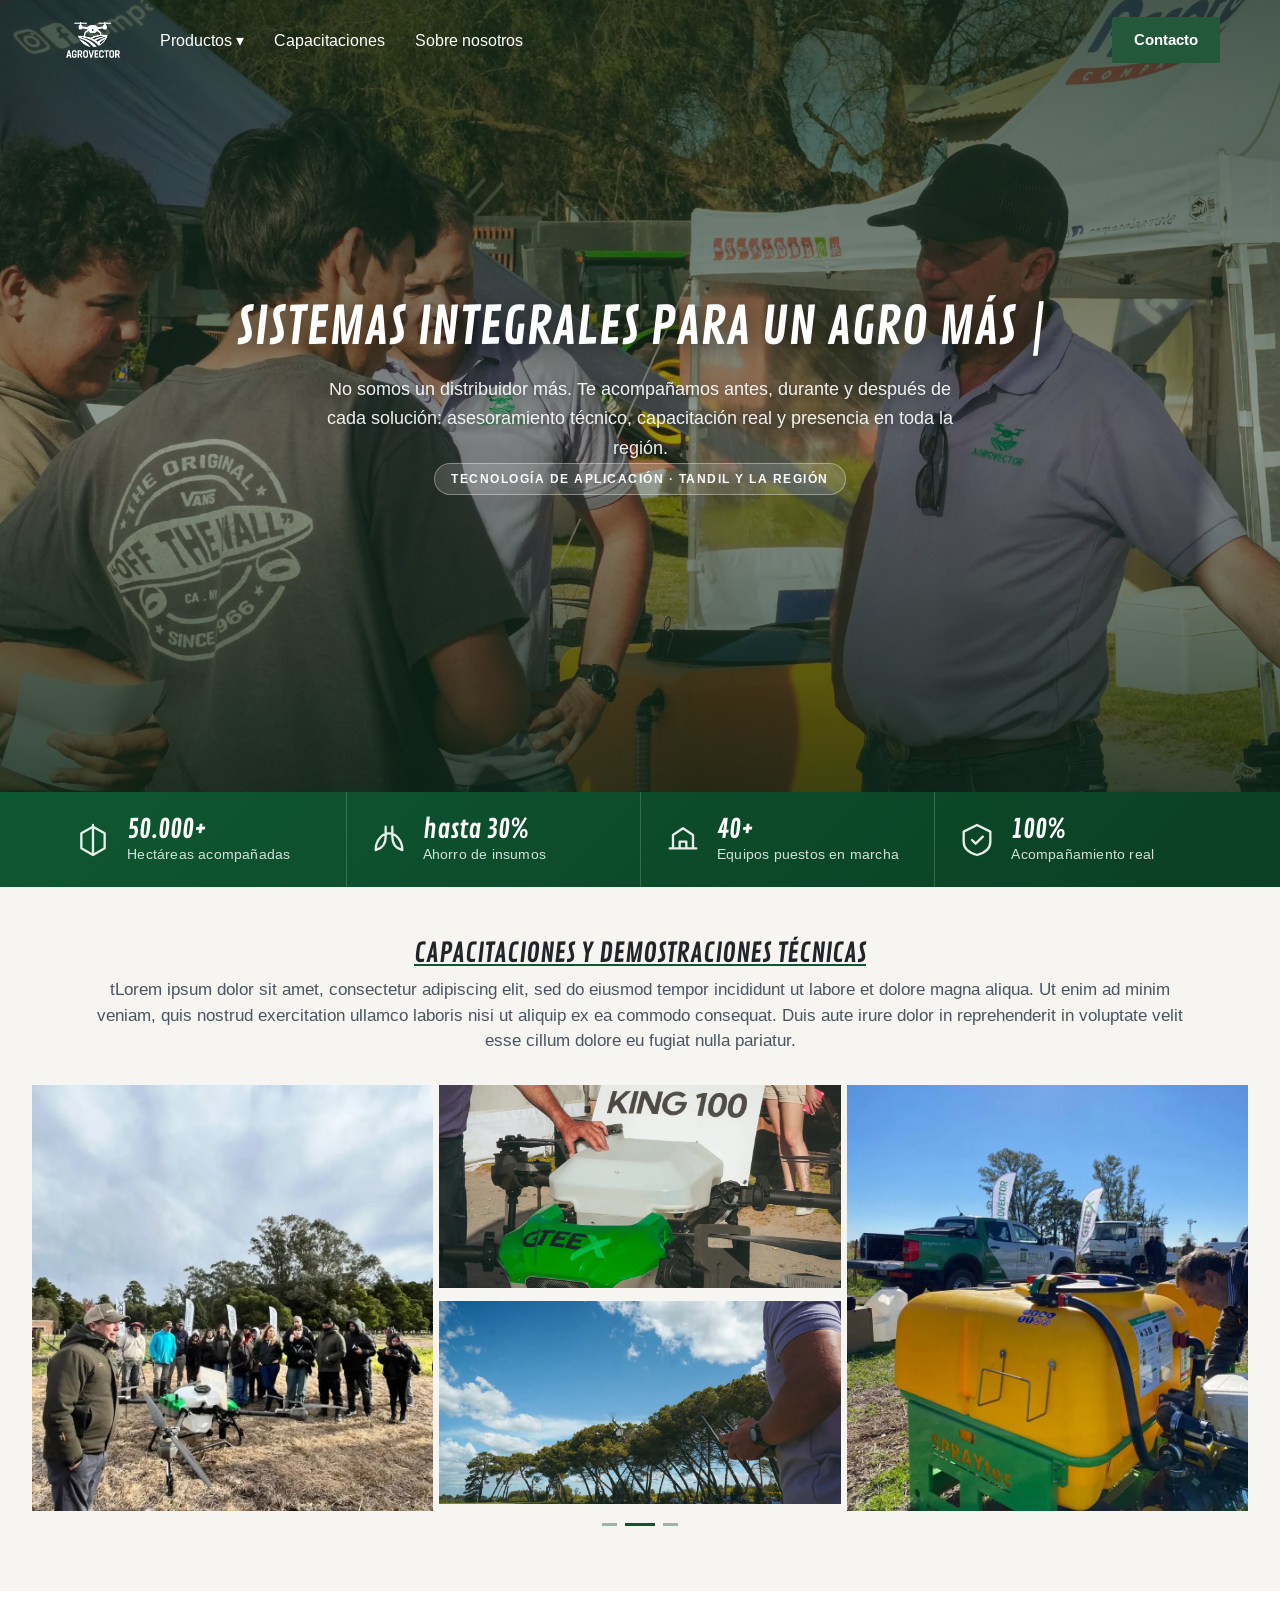
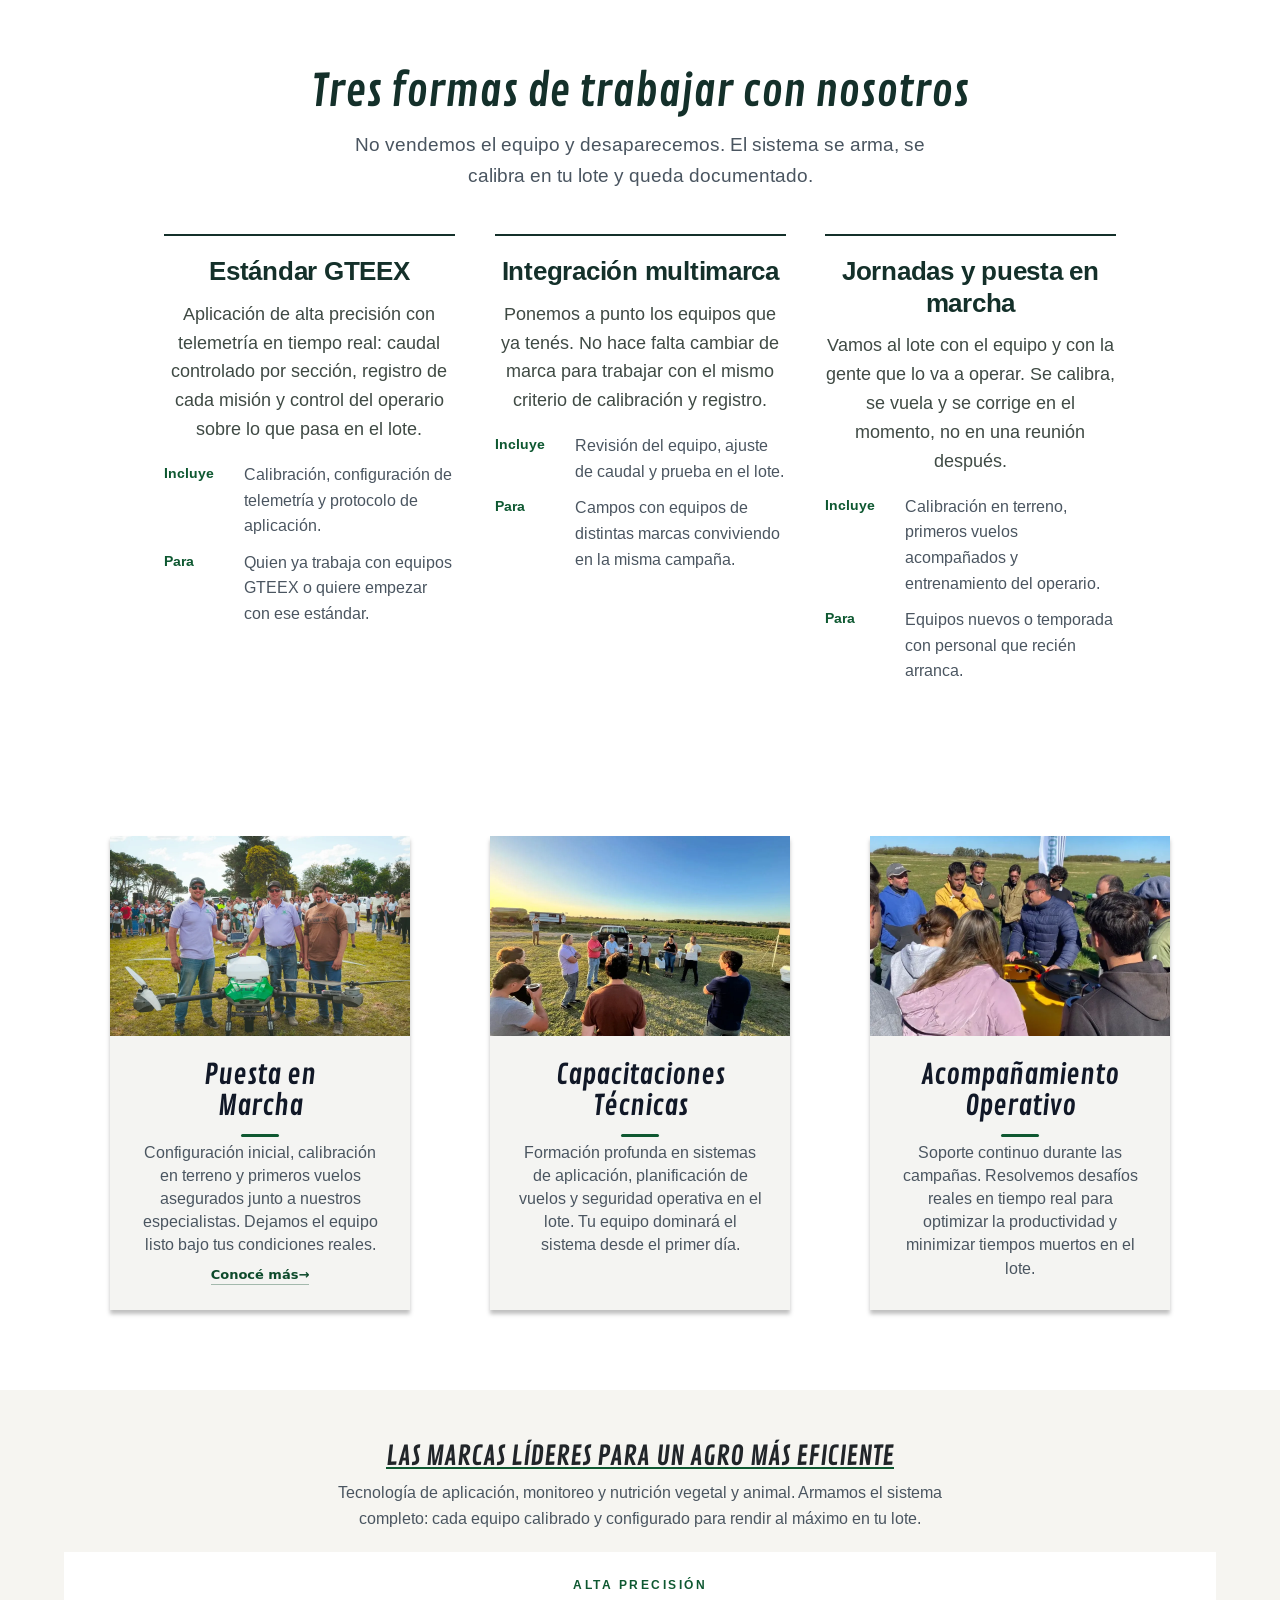
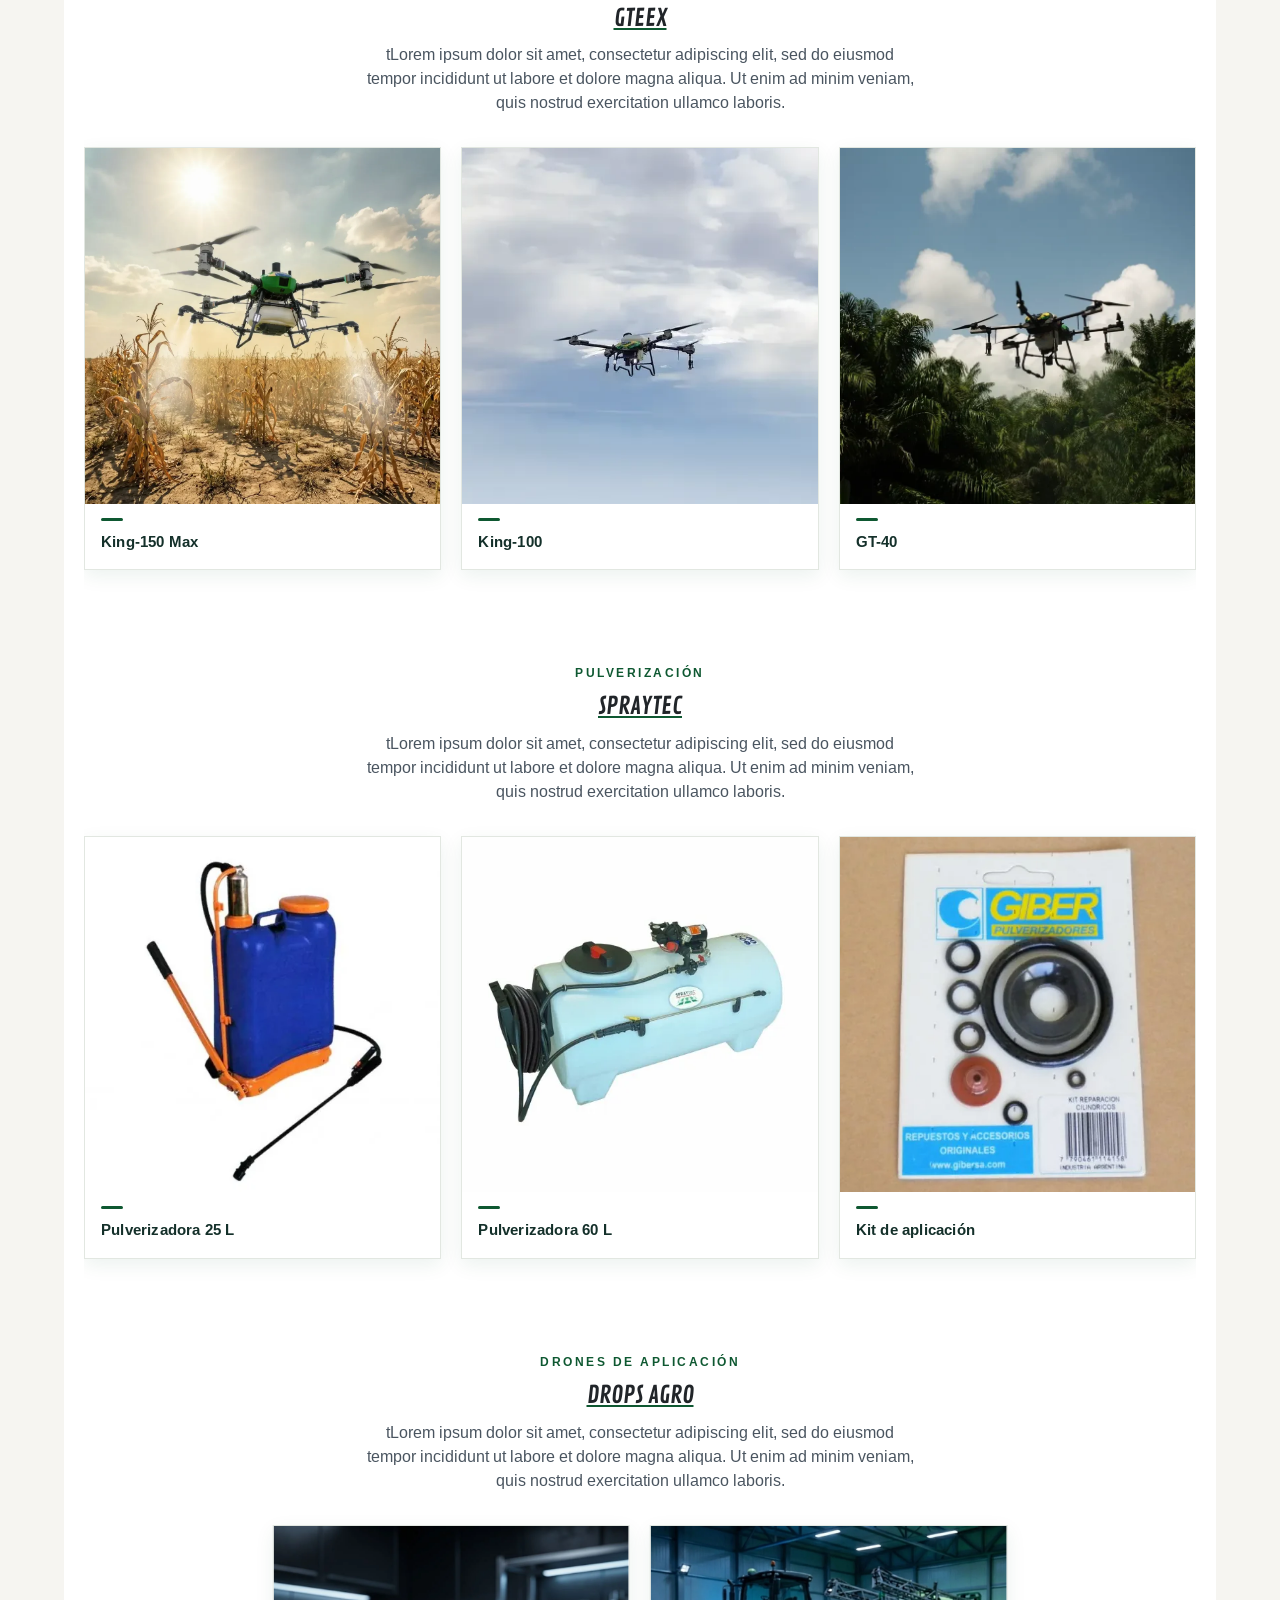
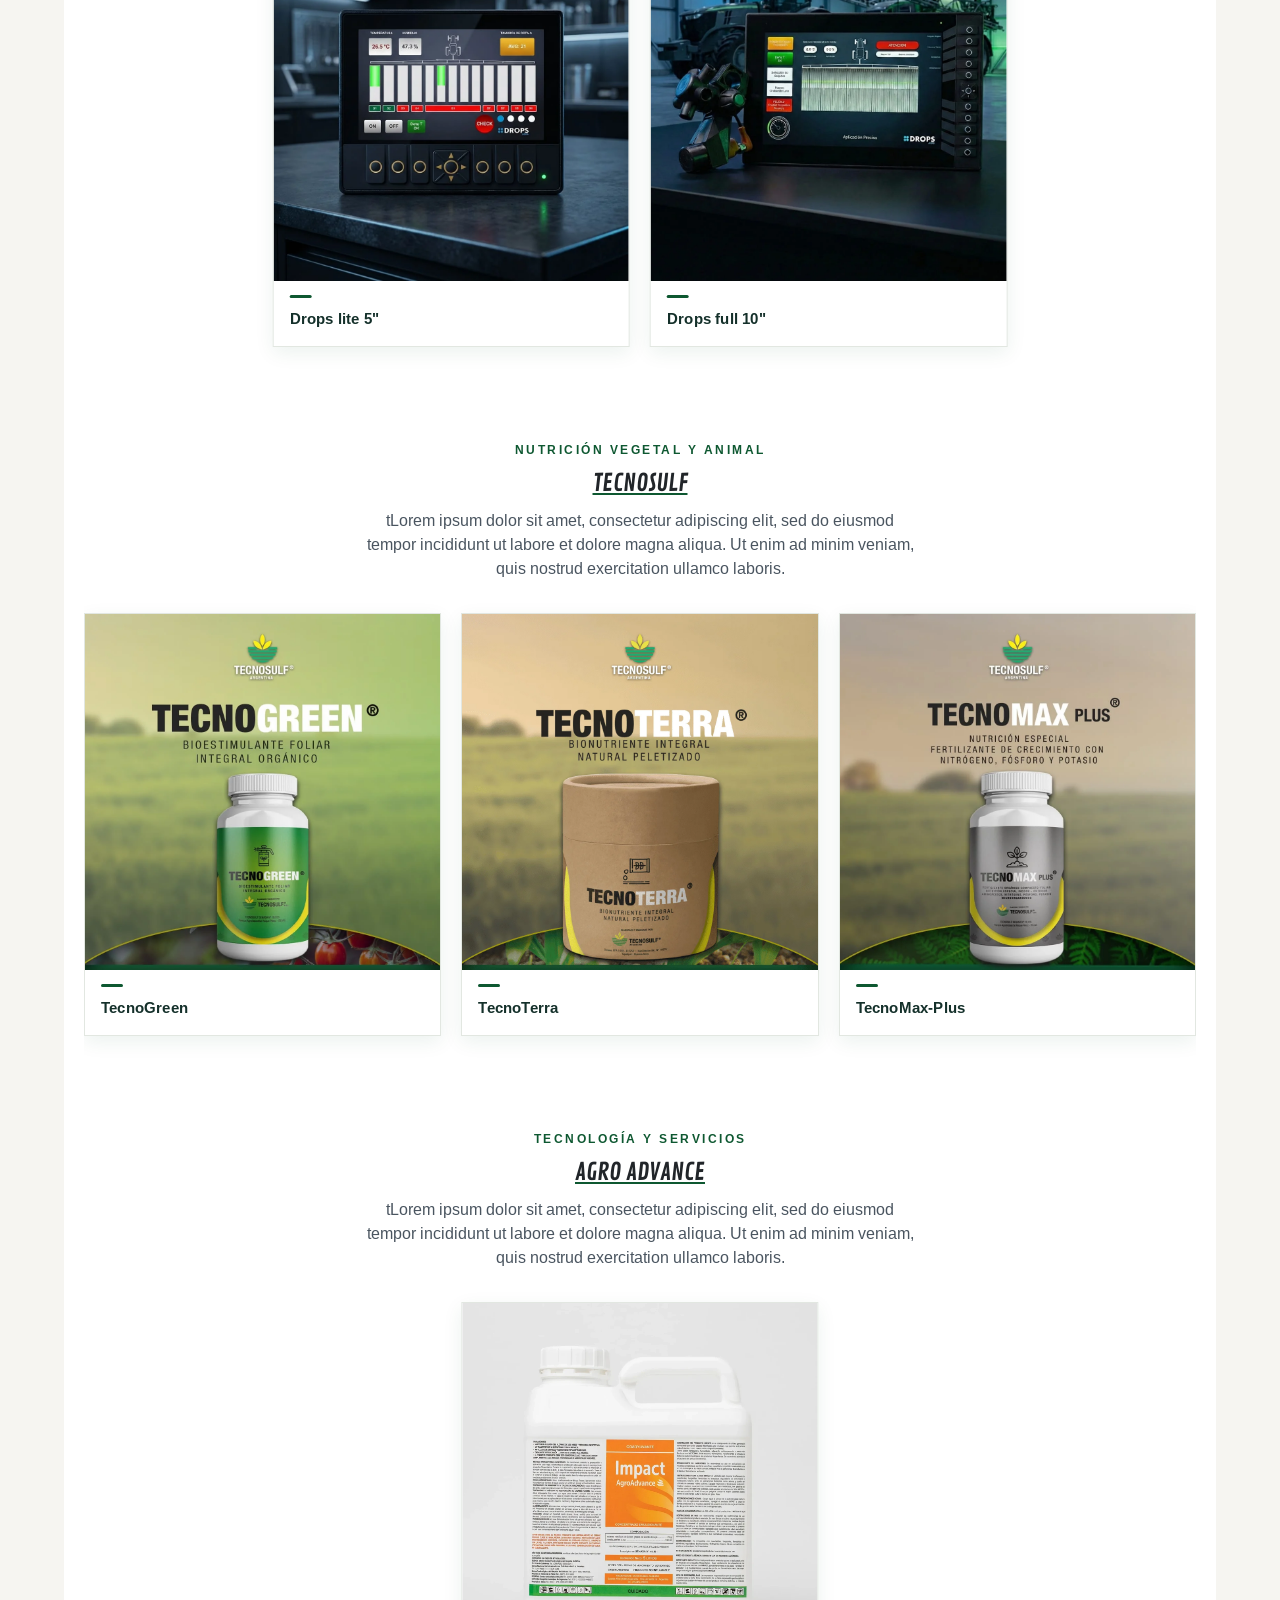
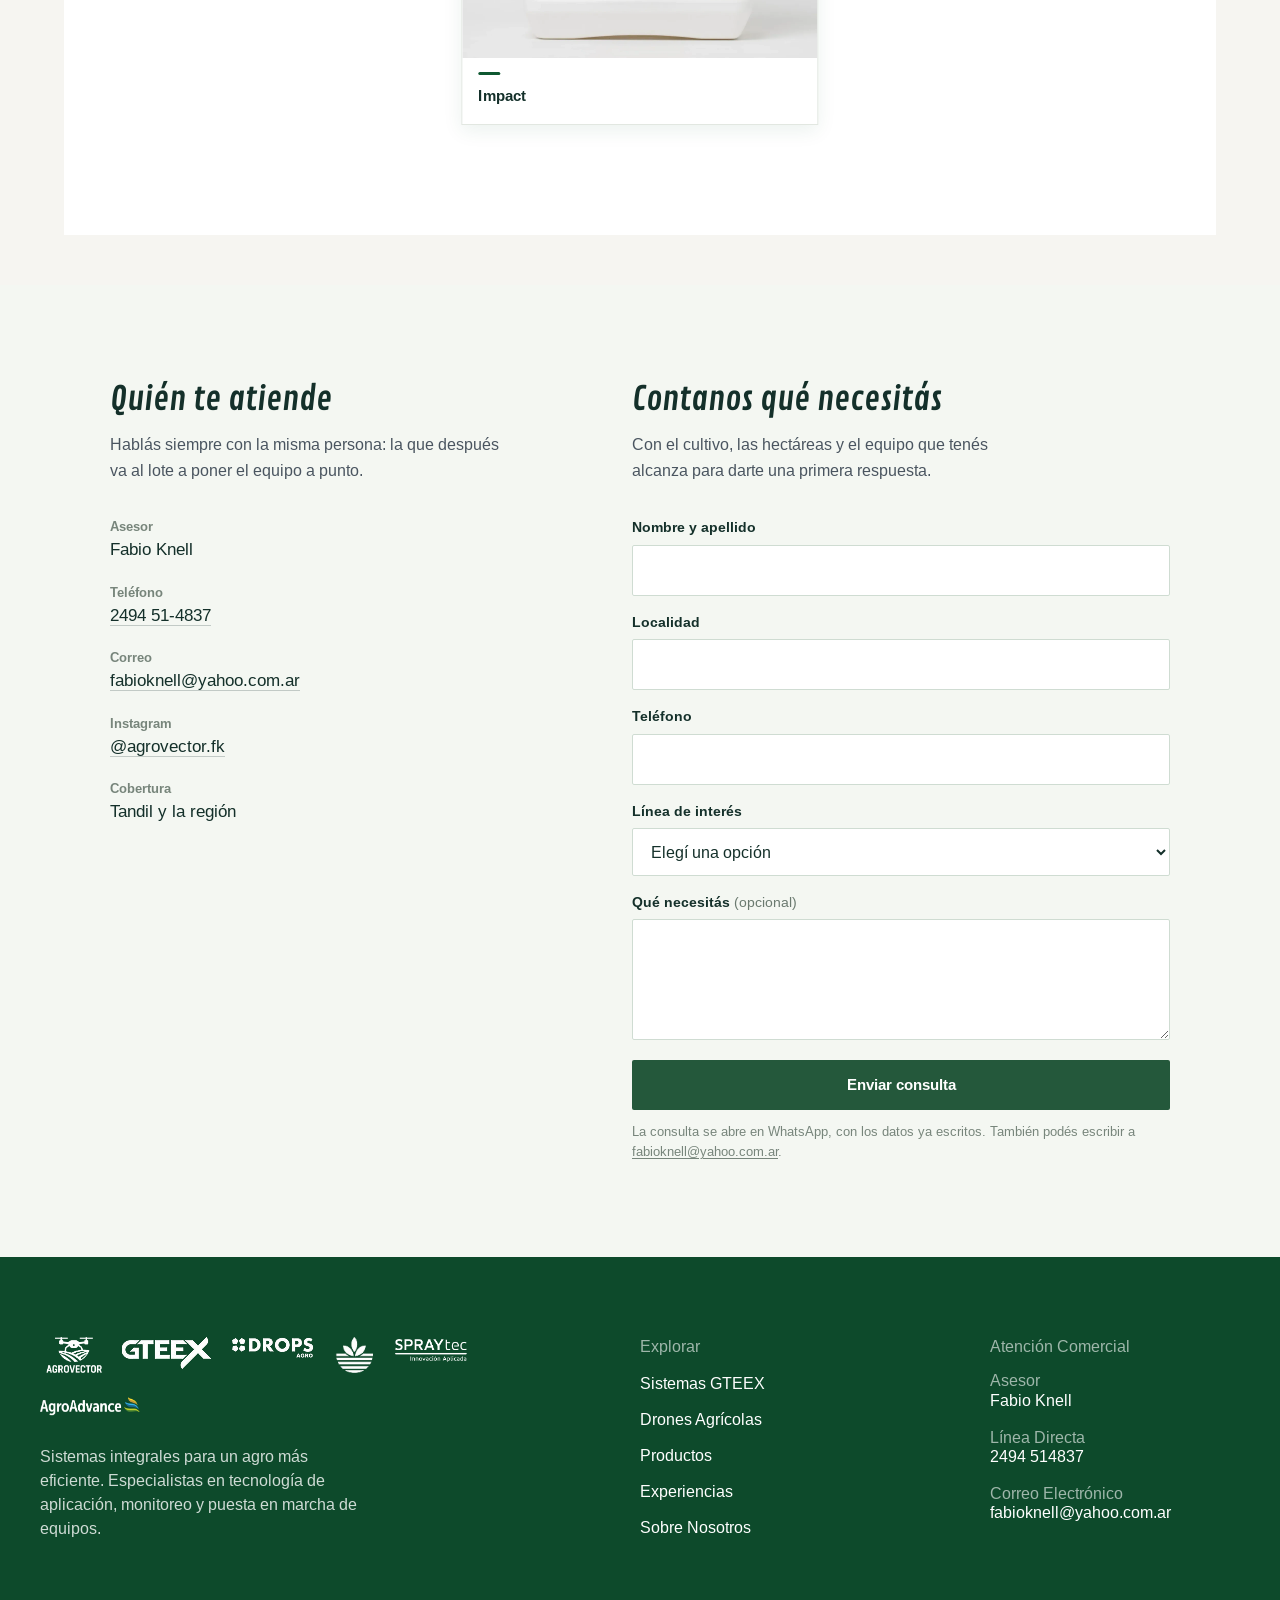
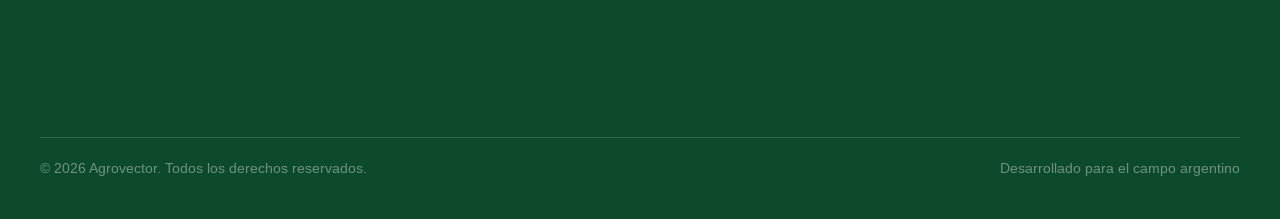
==== commit 3f505460: "franja de datos con iconos al costado" ====
--- a/index.html
+++ b/index.html
@@ -124,20 +124,32 @@
         <!-- SECCION ESTADISTICAS -->
         <div class="stats-section" data-reveal>
             <div class="stat-item">
-                <span class="stat-numero" data-contador="50000" data-sufijo="+">0</span>
-                <span class="stat-label">Hectáreas acompañadas</span>
+                <svg class="stat-icono" viewBox="0 0 24 24" aria-hidden="true" focusable="false"><path d="M12 3v18M5 8l7-4 7 4M5 8v9l7 4 7-4V8"/></svg>
+                <div class="stat-texto">
+                    <span class="stat-numero" data-contador="50000" data-sufijo="+">0</span>
+                    <span class="stat-label">Hectáreas acompañadas</span>
+                </div>
             </div>
             <div class="stat-item">
-                <span class="stat-numero" data-contador="30" data-prefijo="hasta " data-sufijo="%">0</span>
-                <span class="stat-label">Ahorro de insumos</span>
+                <svg class="stat-icono" viewBox="0 0 24 24" aria-hidden="true" focusable="false"><path d="M4 18c4-1 6-4 6-8V4M20 18c-4-1-6-4-6-8V4M4 18c0-6 4-10 8-10s8 4 8 10"/></svg>
+                <div class="stat-texto">
+                    <span class="stat-numero" data-contador="30" data-prefijo="hasta " data-sufijo="%">0</span>
+                    <span class="stat-label">Ahorro de insumos</span>
+                </div>
             </div>
             <div class="stat-item">
-                <span class="stat-numero" data-contador="40" data-sufijo="+">0</span>
-                <span class="stat-label">Equipos puestos en marcha</span>
+                <svg class="stat-icono" viewBox="0 0 24 24" aria-hidden="true" focusable="false"><path d="M4 17h16M6 17V9l6-4 6 4v8M10 17v-4h4v4"/></svg>
+                <div class="stat-texto">
+                    <span class="stat-numero" data-contador="40" data-sufijo="+">0</span>
+                    <span class="stat-label">Equipos puestos en marcha</span>
+                </div>
             </div>
             <div class="stat-item">
-                <span class="stat-numero" data-contador="100" data-sufijo="%">0</span>
-                <span class="stat-label">Acompañamiento real</span>
+                <svg class="stat-icono" viewBox="0 0 24 24" aria-hidden="true" focusable="false"><path d="M12 3l8 4v6c0 4-3.4 6.7-8 8-4.6-1.3-8-4-8-8V7l8-4Z"/><path d="M9 12l2.2 2.2L15.5 10"/></svg>
+                <div class="stat-texto">
+                    <span class="stat-numero" data-contador="100" data-sufijo="%">0</span>
+                    <span class="stat-label">Acompañamiento real</span>
+                </div>
             </div>
         </div>
 
--- a/assets/css/style.css
+++ b/assets/css/style.css
@@ -1529,35 +1529,76 @@
     background: linear-gradient(135deg, #0E5831 0%, #0a3f23 100%);
     color: #fff;
     display: grid;
-    grid-template-columns: repeat(4, 1fr);
-    gap: 24px;
-    padding: 46px 7%;
-    text-align: center;
+    grid-template-columns: repeat(4, minmax(0, 1fr));
+    gap: 0;
+    padding: 0 4%;
 }
 .stat-item {
     display: flex;
-    flex-direction: column;
-    gap: 6px;
+    align-items: center;
+    gap: 14px;
+    padding: 24px 22px;
+    border-left: 1px solid rgba(255, 255, 255, 0.18);
+    text-align: left;
+}
+.stat-item:first-child {
+    border-left: 0;
+}
+.stat-icono {
+    width: 40px;
+    height: 40px;
+    flex: 0 0 auto;
+    fill: none;
+    stroke: rgba(255, 255, 255, 0.9);
+    stroke-width: 1.4;
+    stroke-linecap: round;
+    stroke-linejoin: round;
+}
+.stat-texto {
+    display: grid;
+    min-width: 0;
 }
 .stat-numero {
     font-family: 'Contrail One', display;
-    font-size: 40px;
-    line-height: 1;
+    font-size: 26px;
+    line-height: 1.1;
     color: #ffffff;
 }
 .stat-label {
     font-family: 'Arimo', sans-serif;
-    font-size: 13px;
-    letter-spacing: 0.4px;
-    color: rgba(255, 255, 255, 0.85);
+    font-size: 13.5px;
+    line-height: 1.4;
+    letter-spacing: 0.2px;
+    color: rgba(255, 255, 255, 0.82);
+}
+@media (max-width: 1023px) {
+    .stats-section {
+        grid-template-columns: repeat(2, minmax(0, 1fr));
+    }
+    .stat-item:nth-child(odd) {
+        border-left: 0;
+    }
+    .stat-item:nth-child(n + 3) {
+        border-top: 1px solid rgba(255, 255, 255, 0.18);
+    }
 }
 @media (max-width: 640px) {
     .stats-section {
-        padding: 36px 5%;
-        gap: 22px;
+        padding: 0 5%;
+    }
+    .stat-item {
+        gap: 10px;
+        padding: 18px 12px;
+    }
+    .stat-icono {
+        width: 28px;
+        height: 28px;
     }
     .stat-numero {
-        font-size: 32px;
+        font-size: 20px;
+    }
+    .stat-label {
+        font-size: 12px;
     }
 }
 
@@ -1723,10 +1764,6 @@
     .item-submenu.abierto .link-toggle {
         color: #0E5831;
         font-weight: 600;
-    }
-    .stats-section {
-        grid-template-columns: repeat(2, 1fr);
-        gap: 28px;
     }
     .barra-progreso {
         display: block;
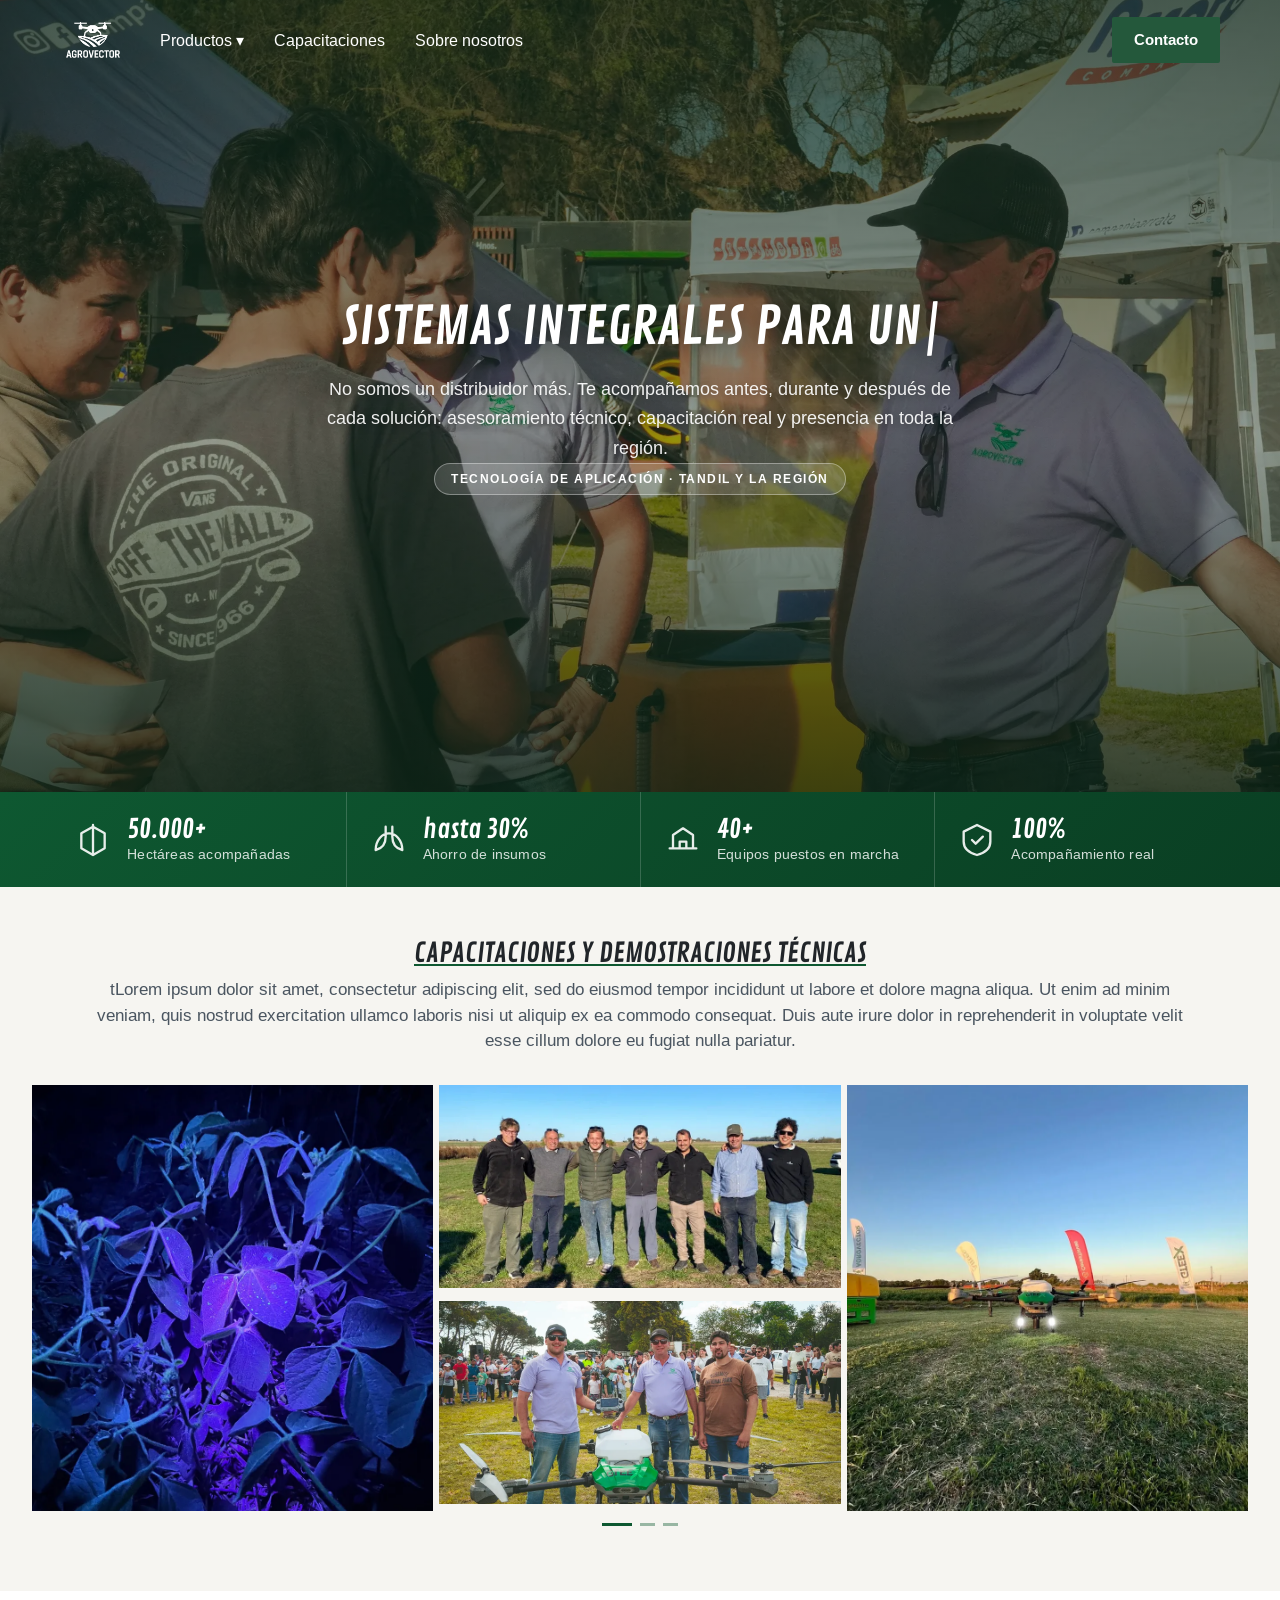
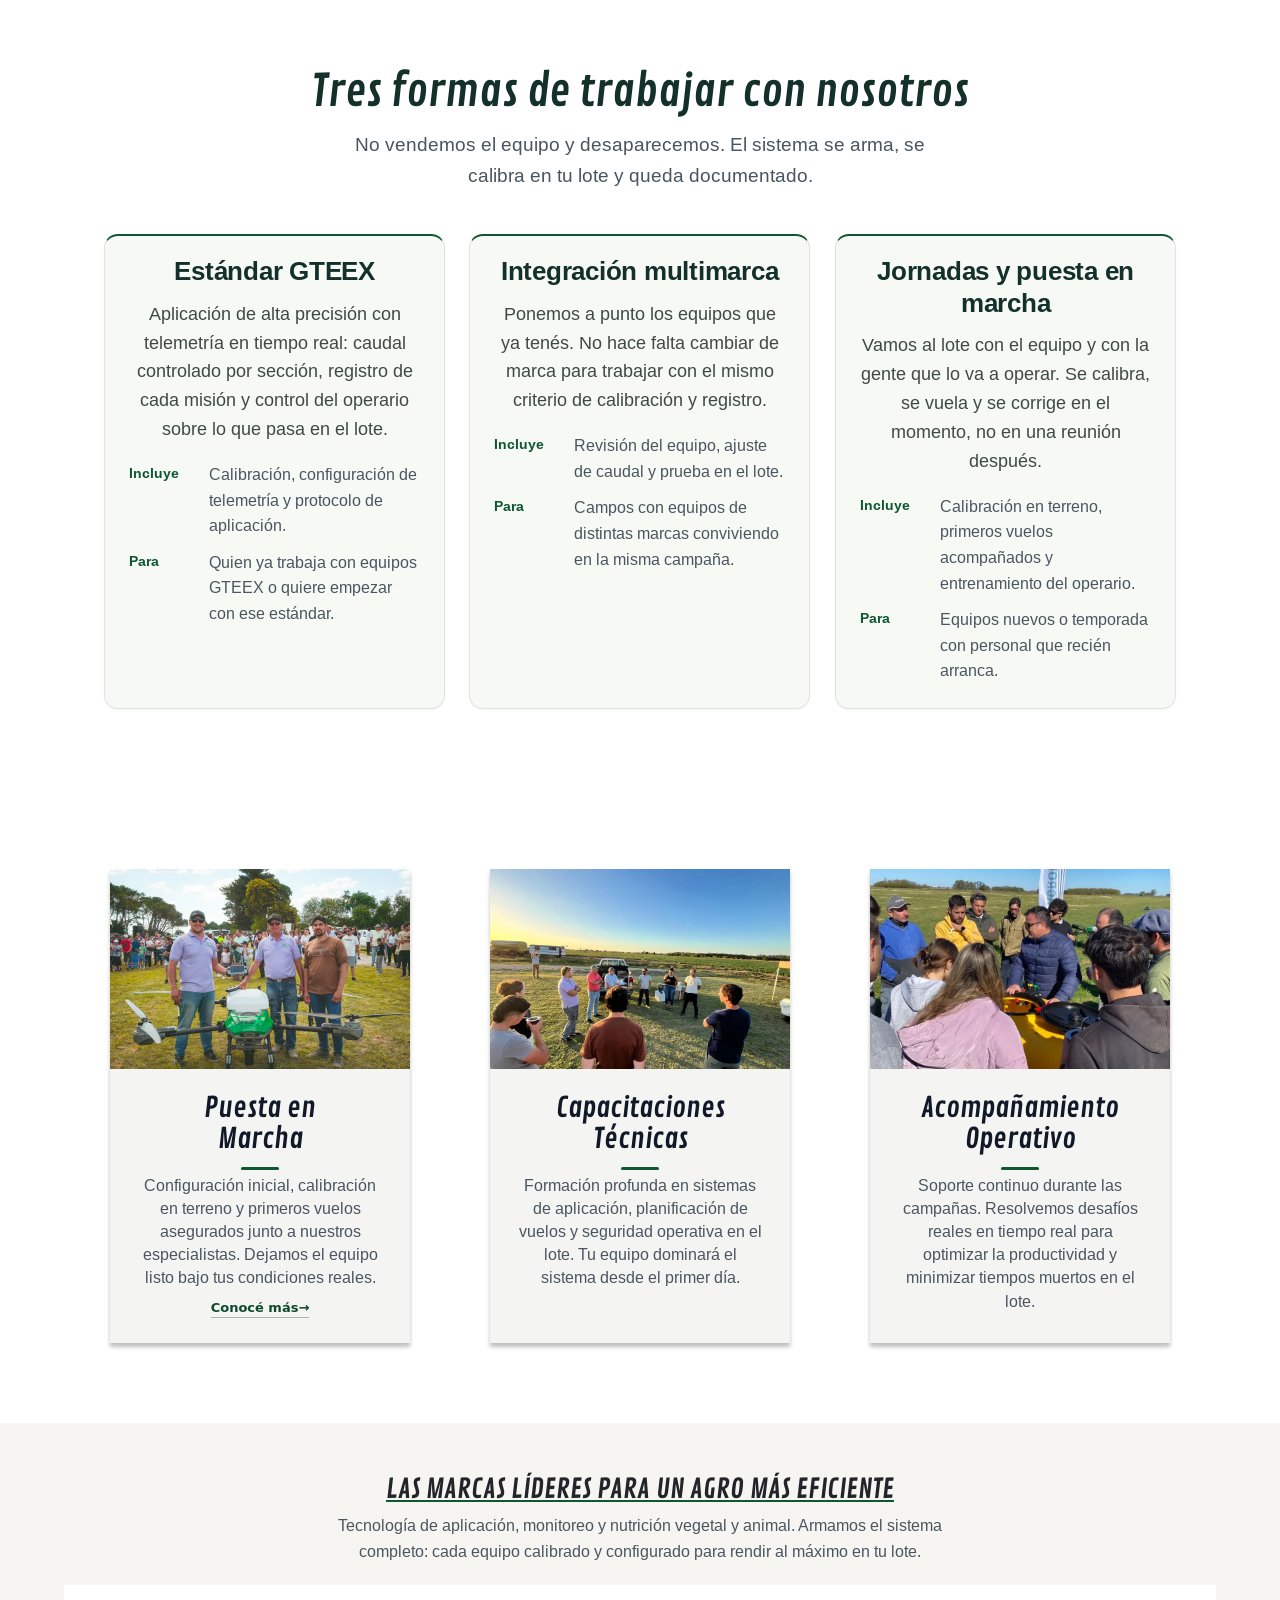
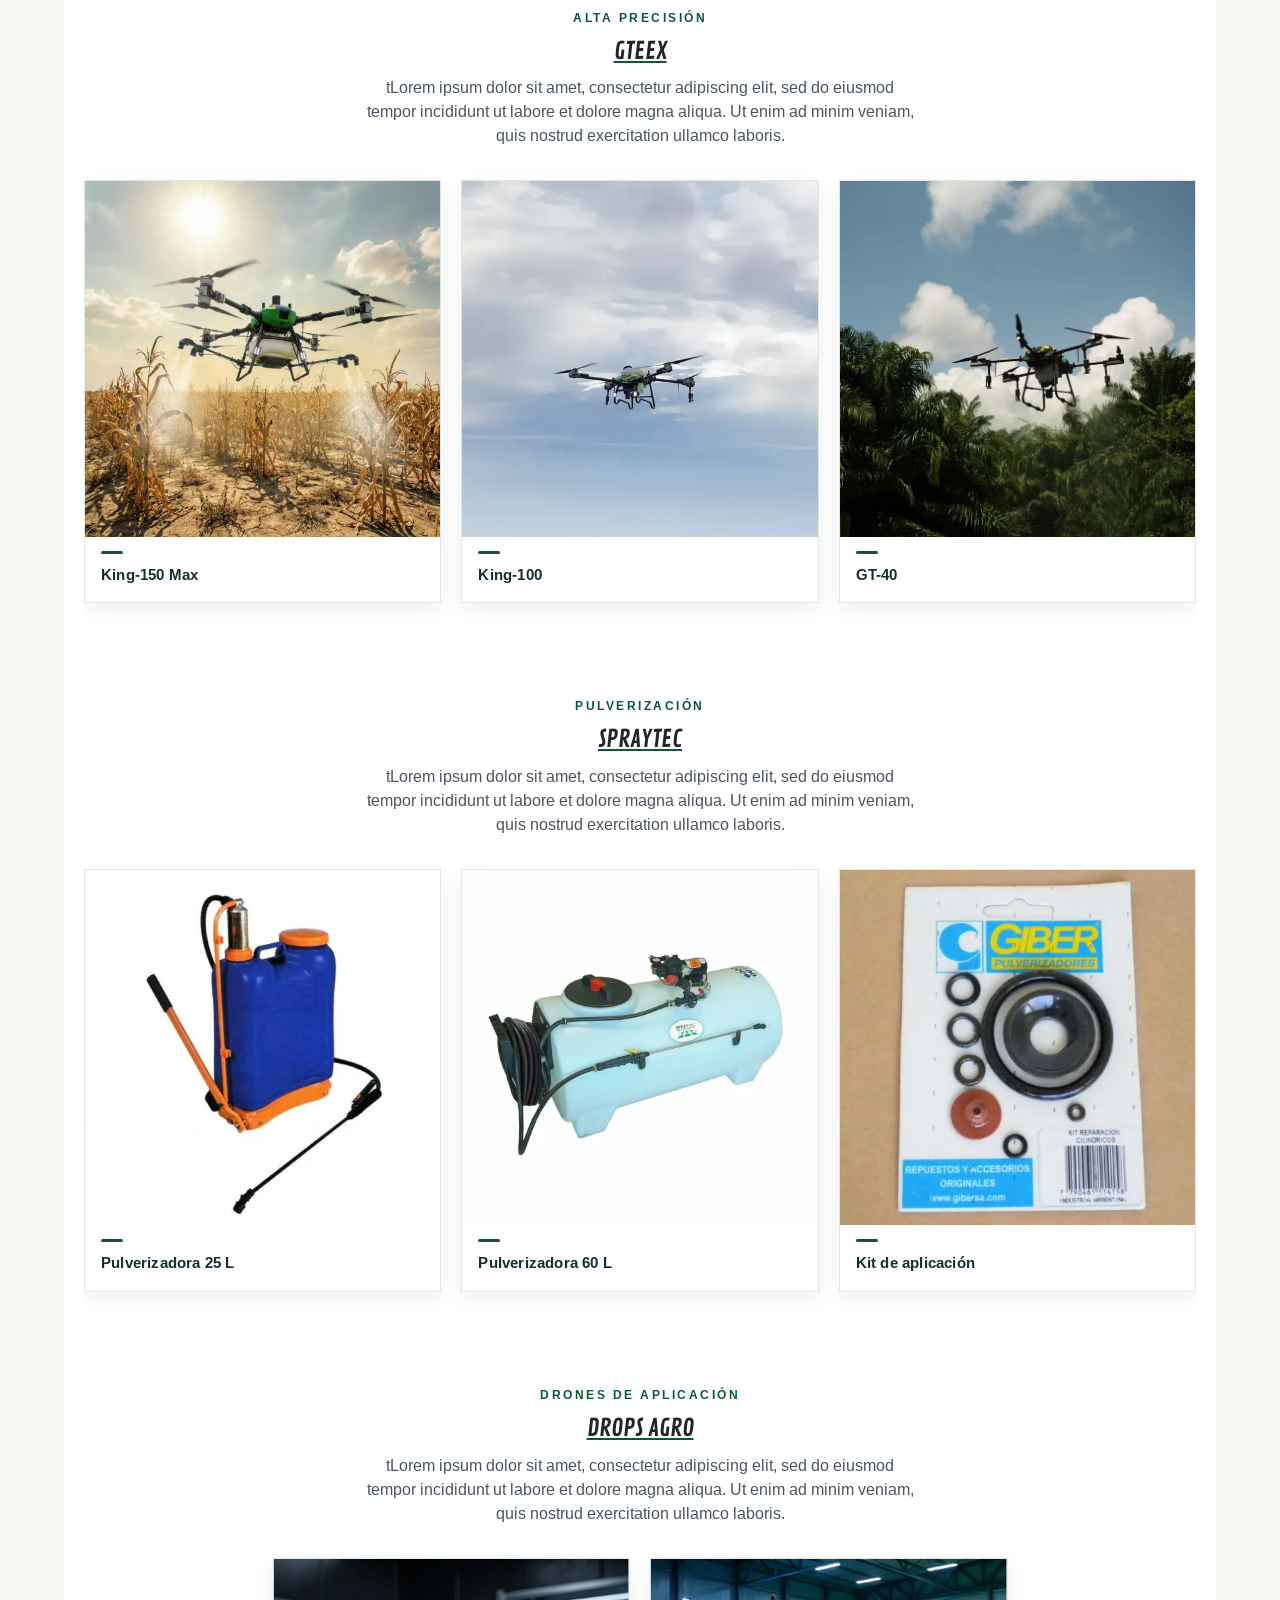
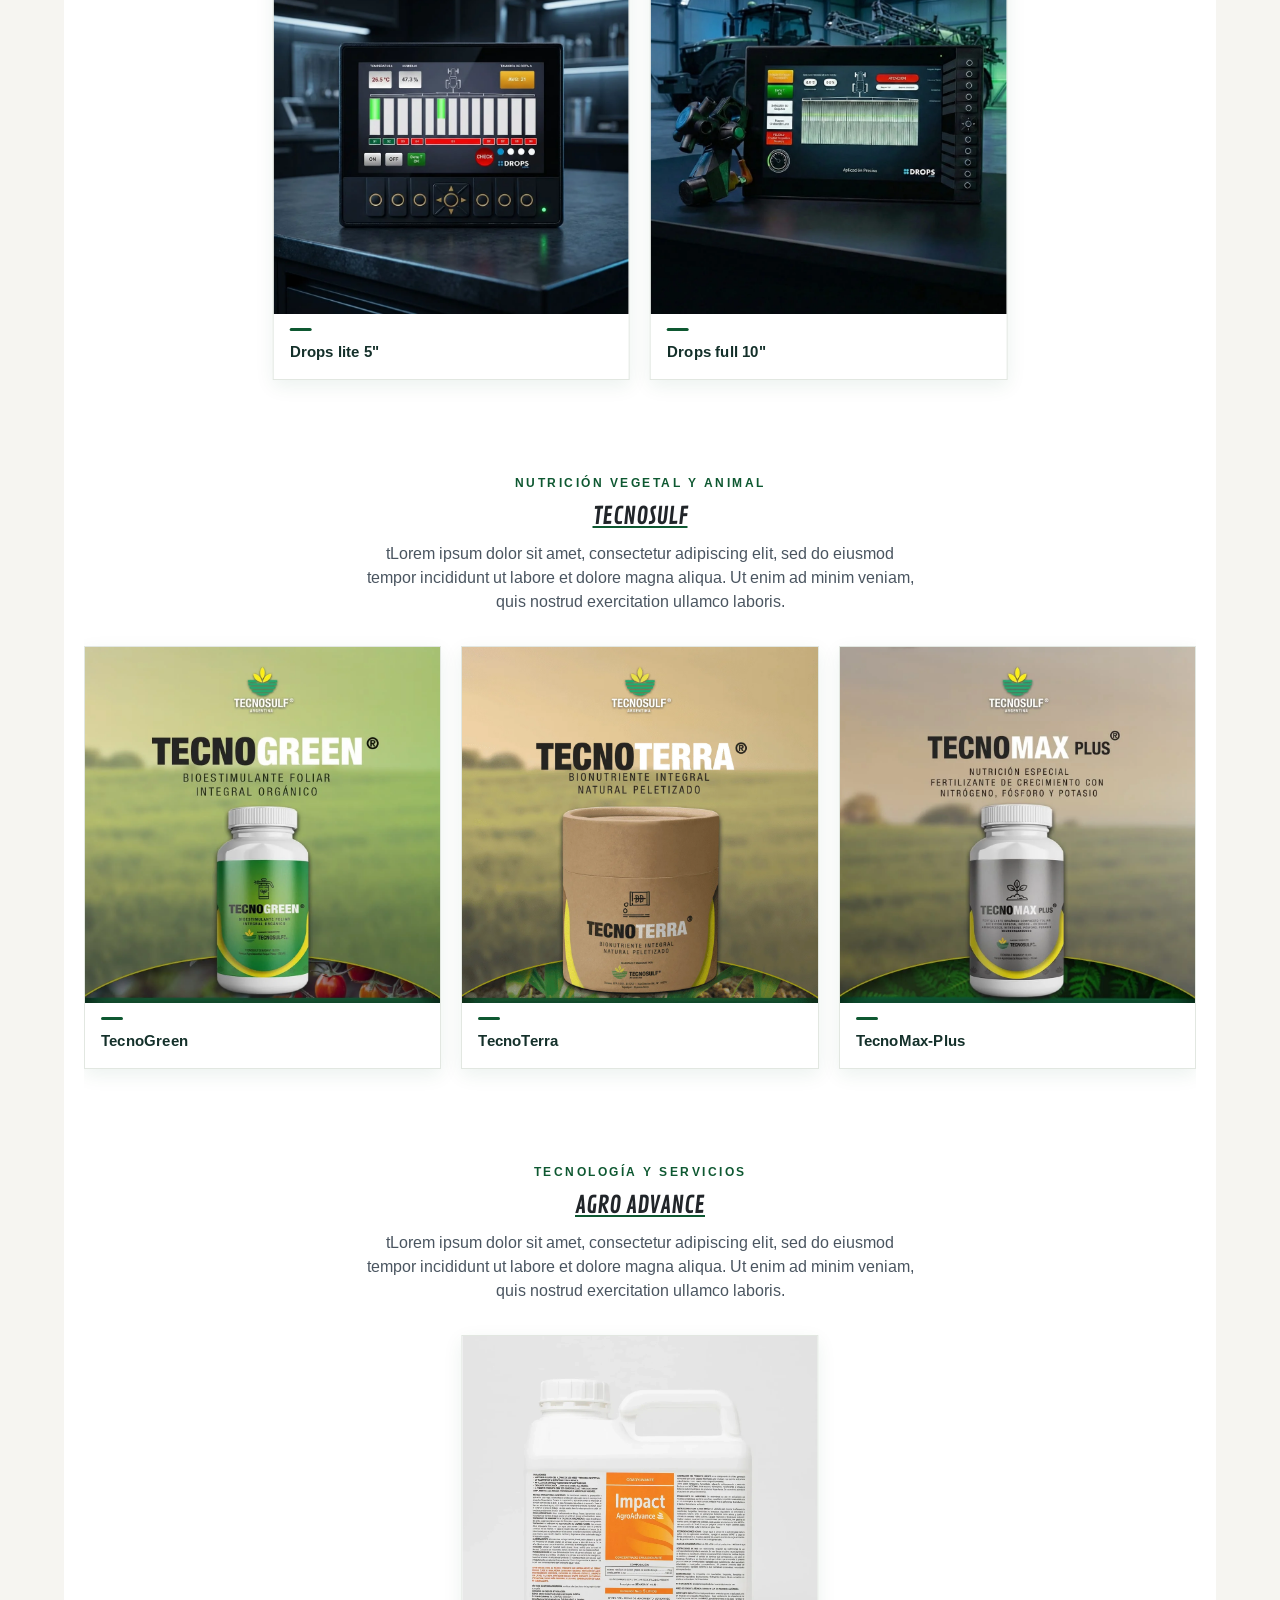
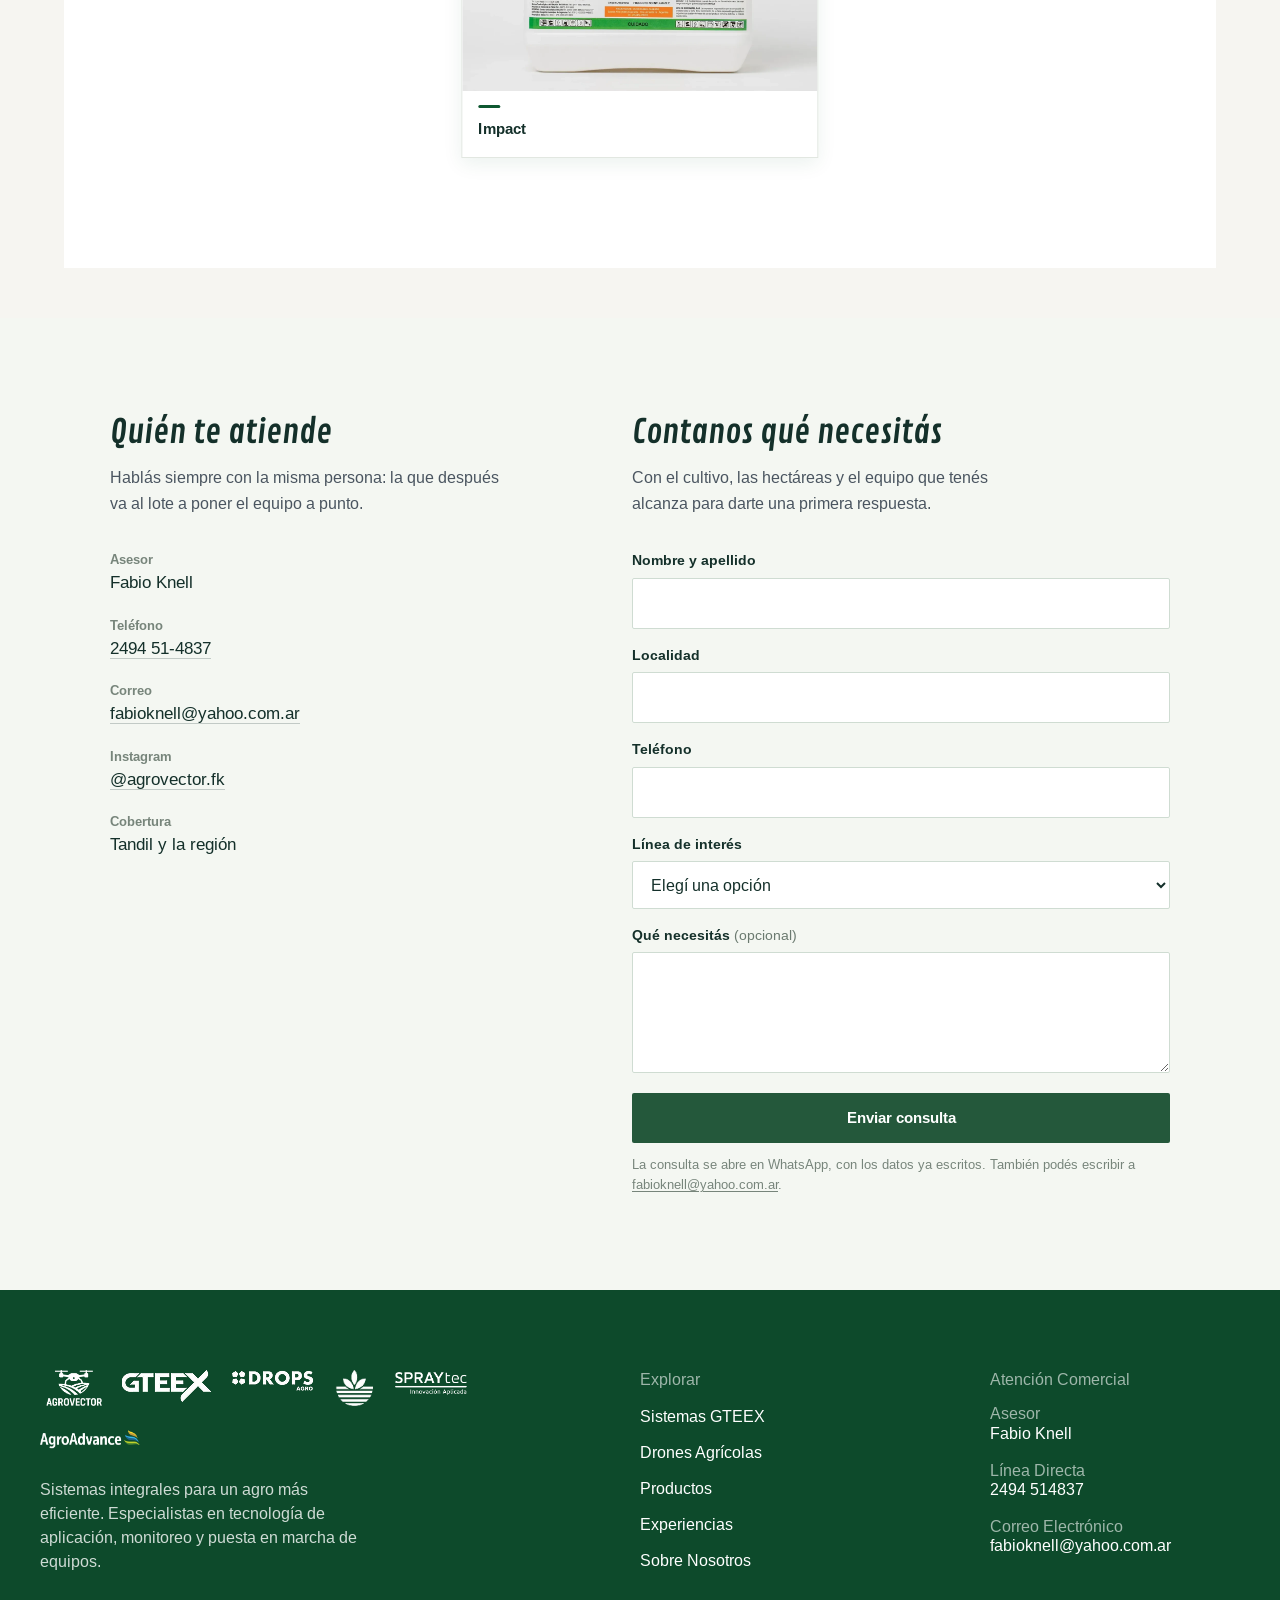
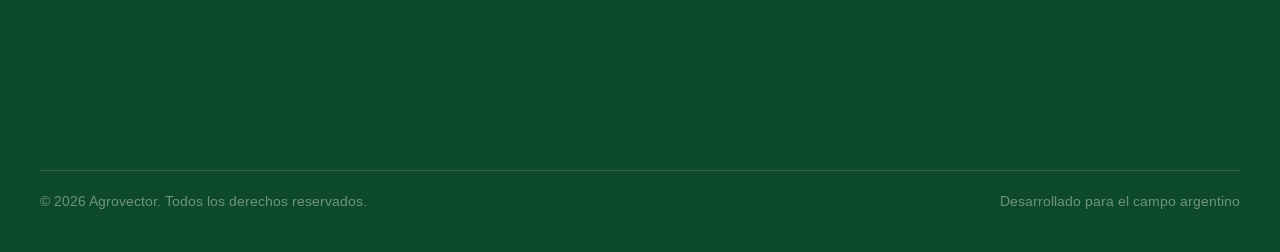
==== commit 382f820a: "tarjetas en tres formas y numeros animados" ====
--- a/index.html
+++ b/index.html
@@ -50,7 +50,7 @@
     <link href="https://fonts.googleapis.com/css2?family=Arimo:wght@400;600;700&family=Contrail+One&display=swap" rel="stylesheet">
     <link href="https://cdn.jsdelivr.net/npm/bootstrap@5.3.8/dist/css/bootstrap.min.css" rel="stylesheet" integrity="sha384-sRIl4kxILFvY47J16cr9ZwB07vP4J8+LH7qKQnuqkuIAvNWLzeN8tE5YBujZqJLB" crossorigin="anonymous">
     <link rel="stylesheet" href="https://cdn.jsdelivr.net/npm/swiper@11/swiper-bundle.min.css" />
-    <link rel="stylesheet" href="assets/css/style.css?v=20261029g">
+    <link rel="stylesheet" href="assets/css/style.css?v=20261029h">
     <link rel="preload" as="image" href="assets/img/hero-dron-campo.webp">
 </head>
 <body>
@@ -626,9 +626,9 @@
 </footer>
 
     <script src="https://cdn.jsdelivr.net/npm/swiper@11/swiper-bundle.min.js" defer></script>
-    <script src="assets/js/main.js?v=20261029g" defer></script>
-    <script src="assets/js/motion.js?v=20261029g" defer></script>
-    <script src="assets/js/contacto.js?v=20261029g" defer></script>
+    <script src="assets/js/main.js?v=20261029h" defer></script>
+    <script src="assets/js/motion.js?v=20261029h" defer></script>
+    <script src="assets/js/contacto.js?v=20261029h" defer></script>
 
     <button class="volver-arriba" id="volver-arriba" aria-label="Volver arriba">
         <svg width="18" height="18" viewBox="0 0 24 24" fill="none" stroke="currentColor" stroke-width="2.5" stroke-linecap="round" stroke-linejoin="round"><path d="m18 15-6-6-6 6"/></svg>
--- a/assets/css/style.css
+++ b/assets/css/style.css
@@ -2472,8 +2472,22 @@
 }
 
 .forma {
-    border-top: 2px solid #14302a;
-    padding-top: 18px;
+    position: relative;
+    background: #F7F9F5;
+    border: 1px solid rgba(20, 48, 42, 0.1);
+    border-top: 2px solid #0E5831;
+    border-radius: 14px;
+    padding: 26px 24px 24px;
+    box-shadow: 0 1px 2px rgba(20, 48, 42, 0.05);
+    transition: translate 0.35s cubic-bezier(0.16, 1, 0.3, 1), box-shadow 0.35s ease, border-color 0.35s ease;
+}
+
+@media (hover: hover) and (pointer: fine) {
+    .forma:hover {
+        translate: 0 -4px;
+        box-shadow: 0 16px 32px rgba(14, 88, 49, 0.12);
+        border-color: rgba(14, 88, 49, 0.2);
+    }
 }
 
 .forma h3 {
@@ -3145,9 +3159,9 @@
 }
 
 .interactive-container.formas-grid {
-    max-width: 1000px;
-    gap: 44px 40px;
-    padding-bottom: 72px;
+    max-width: 1120px;
+    gap: 24px;
+    padding-bottom: 80px;
 }
 
 .forma {
@@ -3200,7 +3214,7 @@
 
     .interactive-container.formas-grid {
         max-width: 560px;
-        gap: 36px;
+        gap: 18px;
         padding: 0 18px 56px;
     }
 
@@ -3246,3 +3260,36 @@
         gap: 10px;
     }
 }
+
+/* --- Las tres formas: entrada escalonada, apoyada en motion.js (.con-movimiento + [data-stagger]) --- */
+
+.formas-grid.reveal {
+    opacity: 1;
+    transform: none;
+    transition: none;
+}
+
+.con-movimiento .formas-grid[data-stagger] > .forma {
+    opacity: 0;
+    transform: translateY(26px);
+    transition:
+        opacity 0.7s cubic-bezier(0.16, 1, 0.3, 1),
+        transform 0.7s cubic-bezier(0.16, 1, 0.3, 1),
+        translate 0.35s ease,
+        box-shadow 0.35s ease,
+        border-color 0.35s ease;
+    transition-delay: var(--enter-delay, 0ms), var(--enter-delay, 0ms), 0s, 0s, 0s;
+}
+
+.con-movimiento .formas-grid[data-stagger] > .forma.visible {
+    opacity: 1;
+    transform: none;
+}
+
+@media (prefers-reduced-motion: reduce) {
+    .con-movimiento .formas-grid[data-stagger] > .forma {
+        opacity: 1;
+        transform: none;
+        transition: none;
+    }
+}
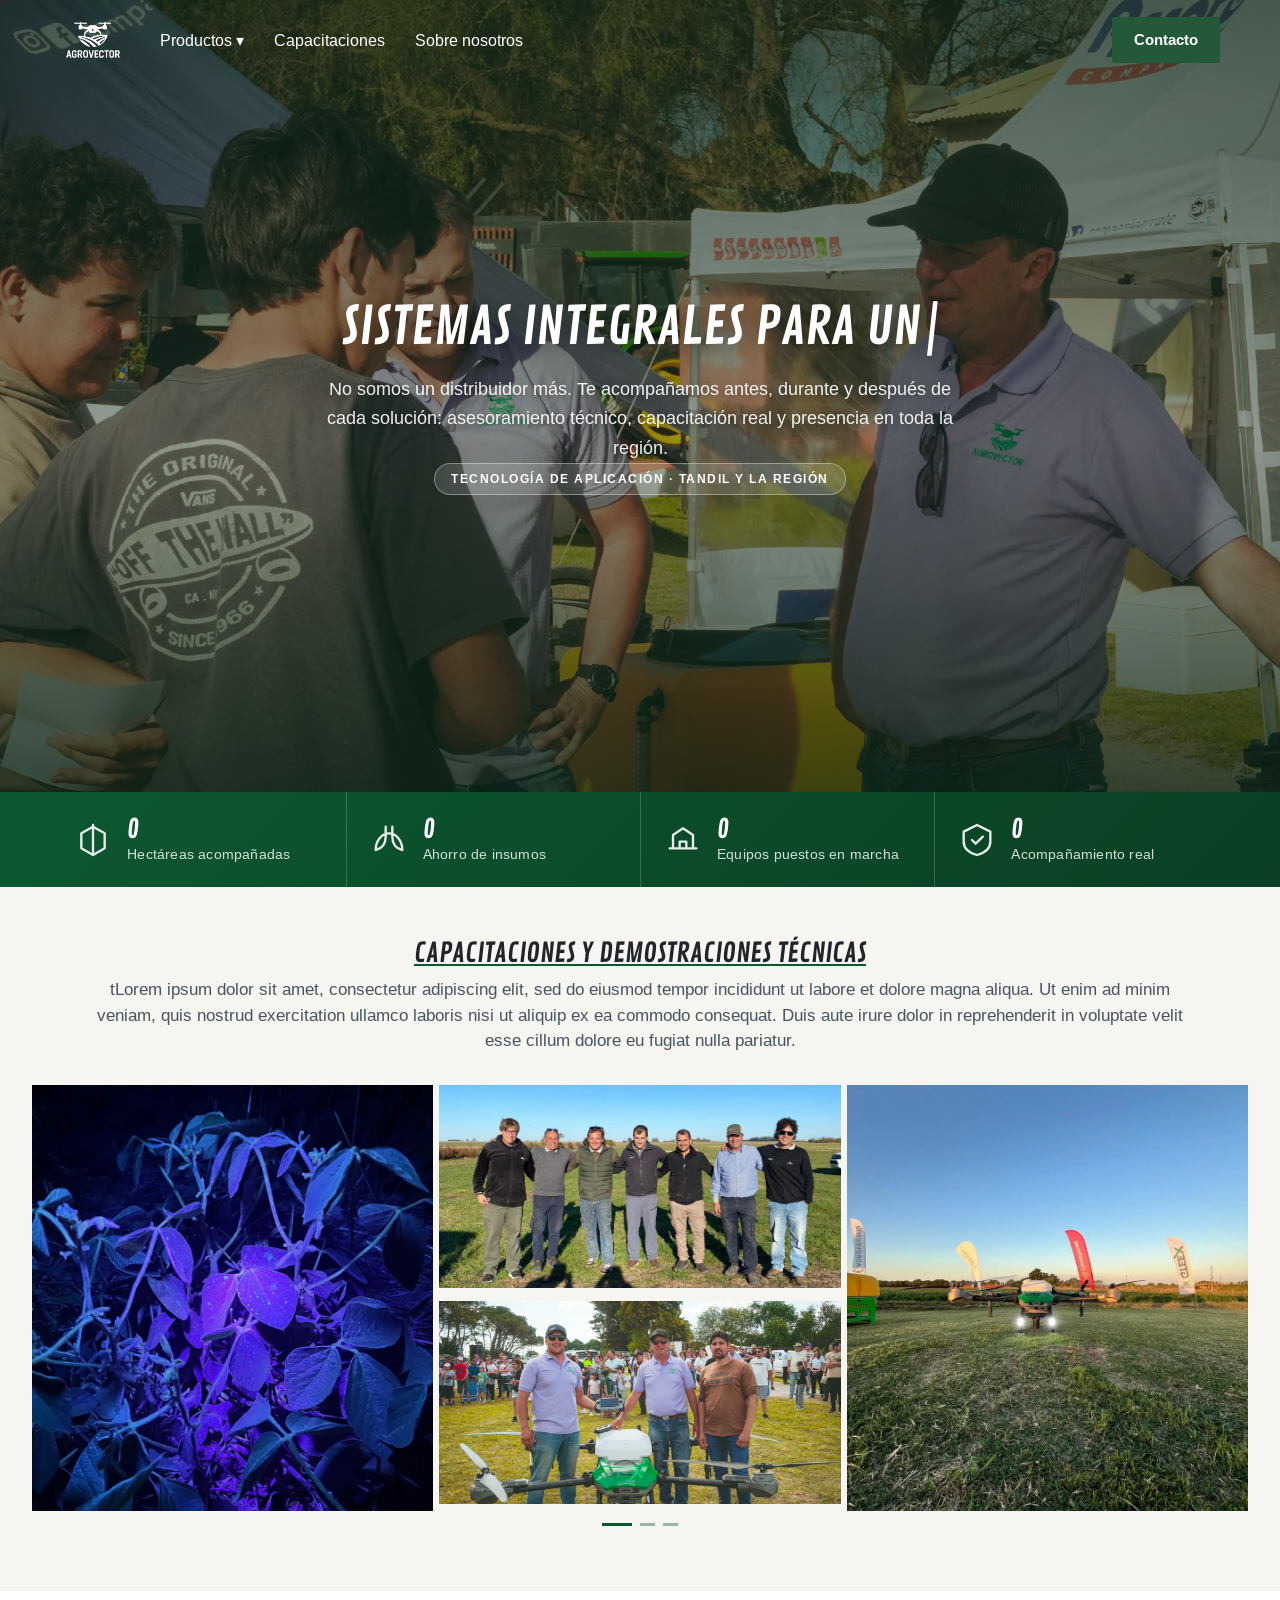
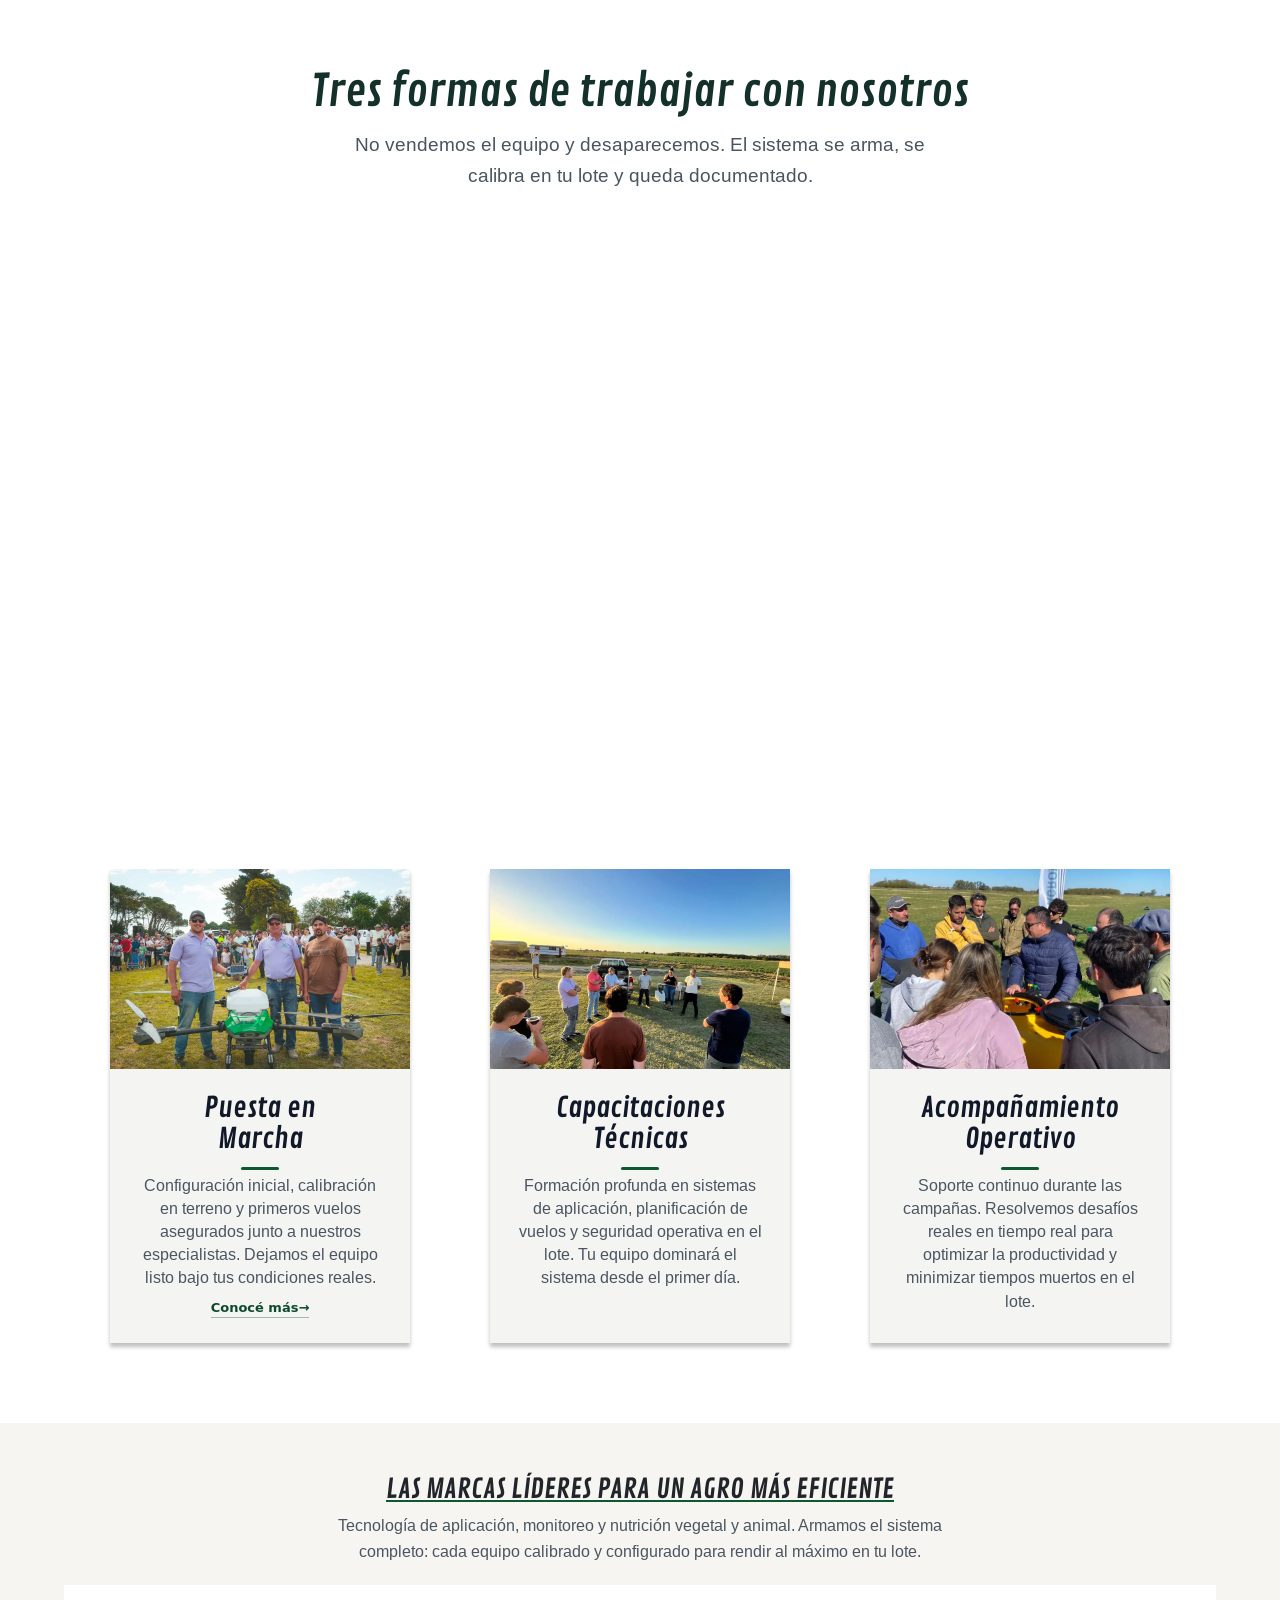
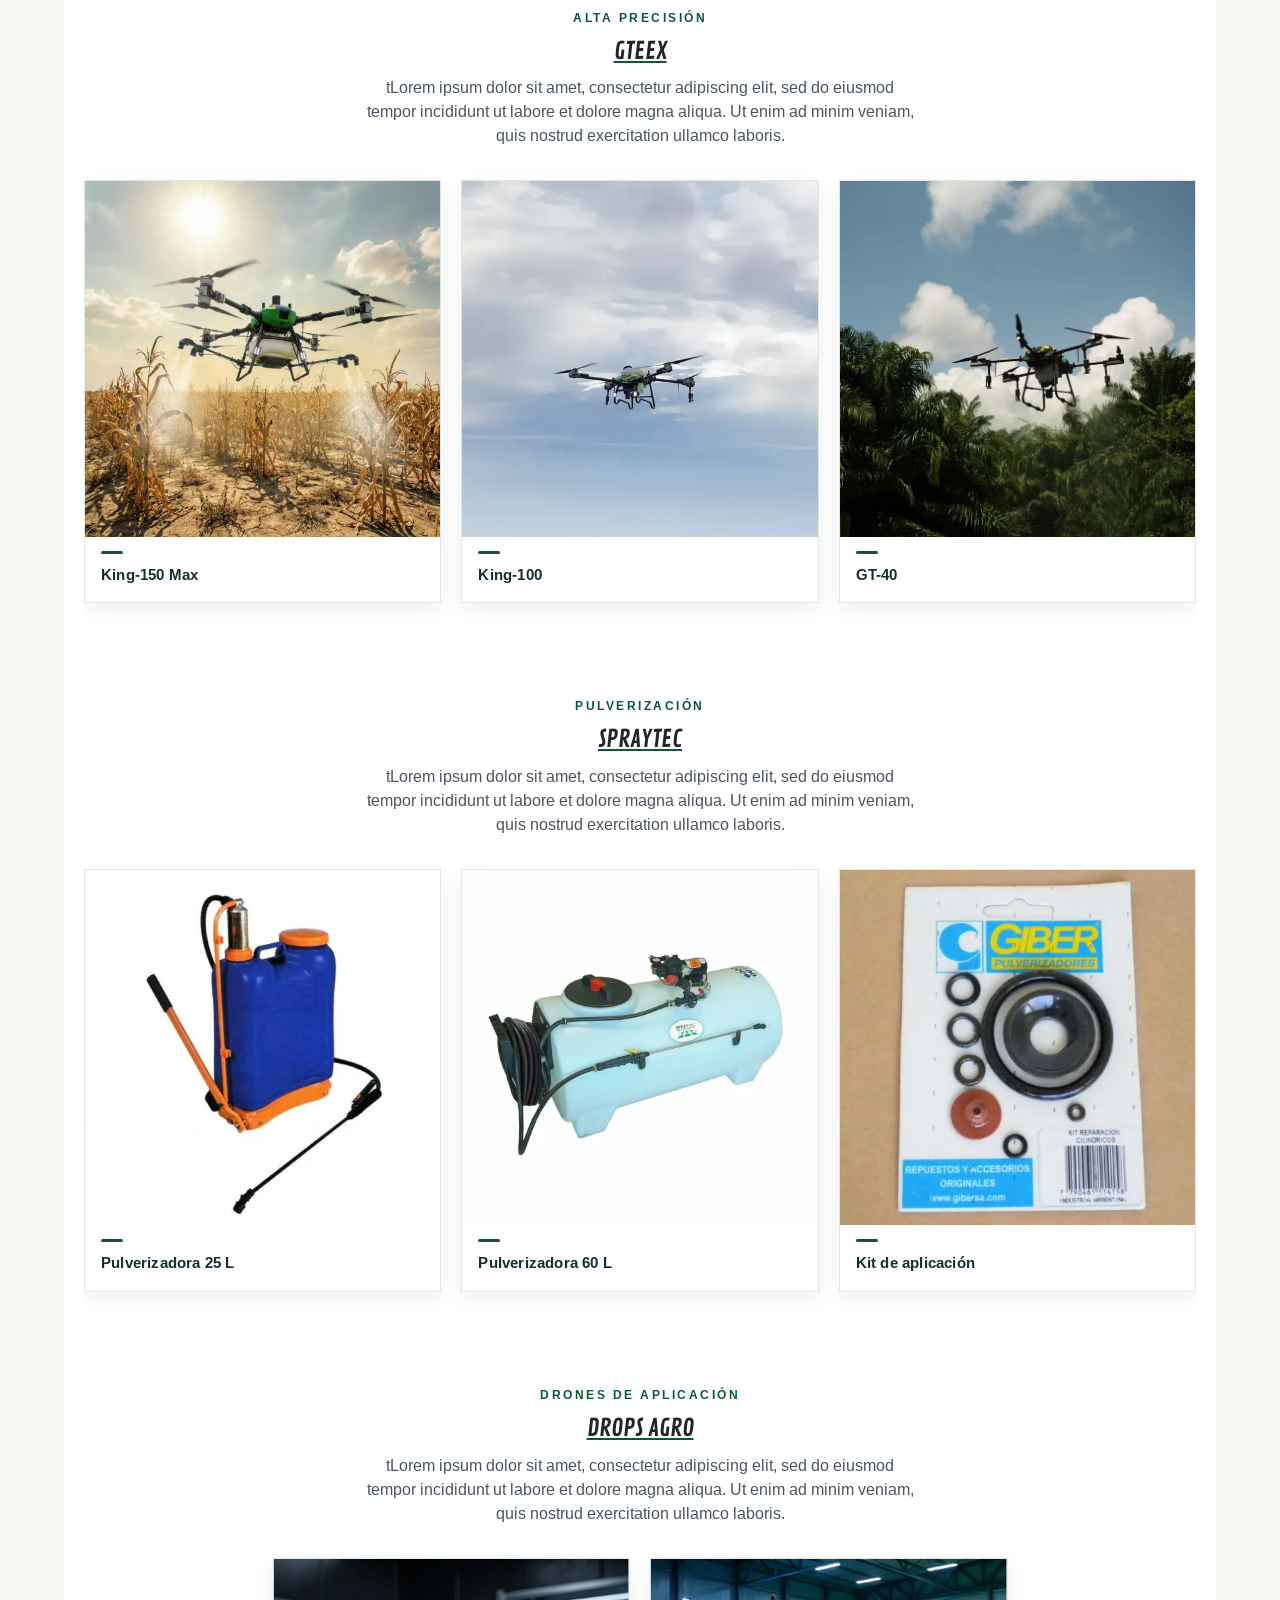
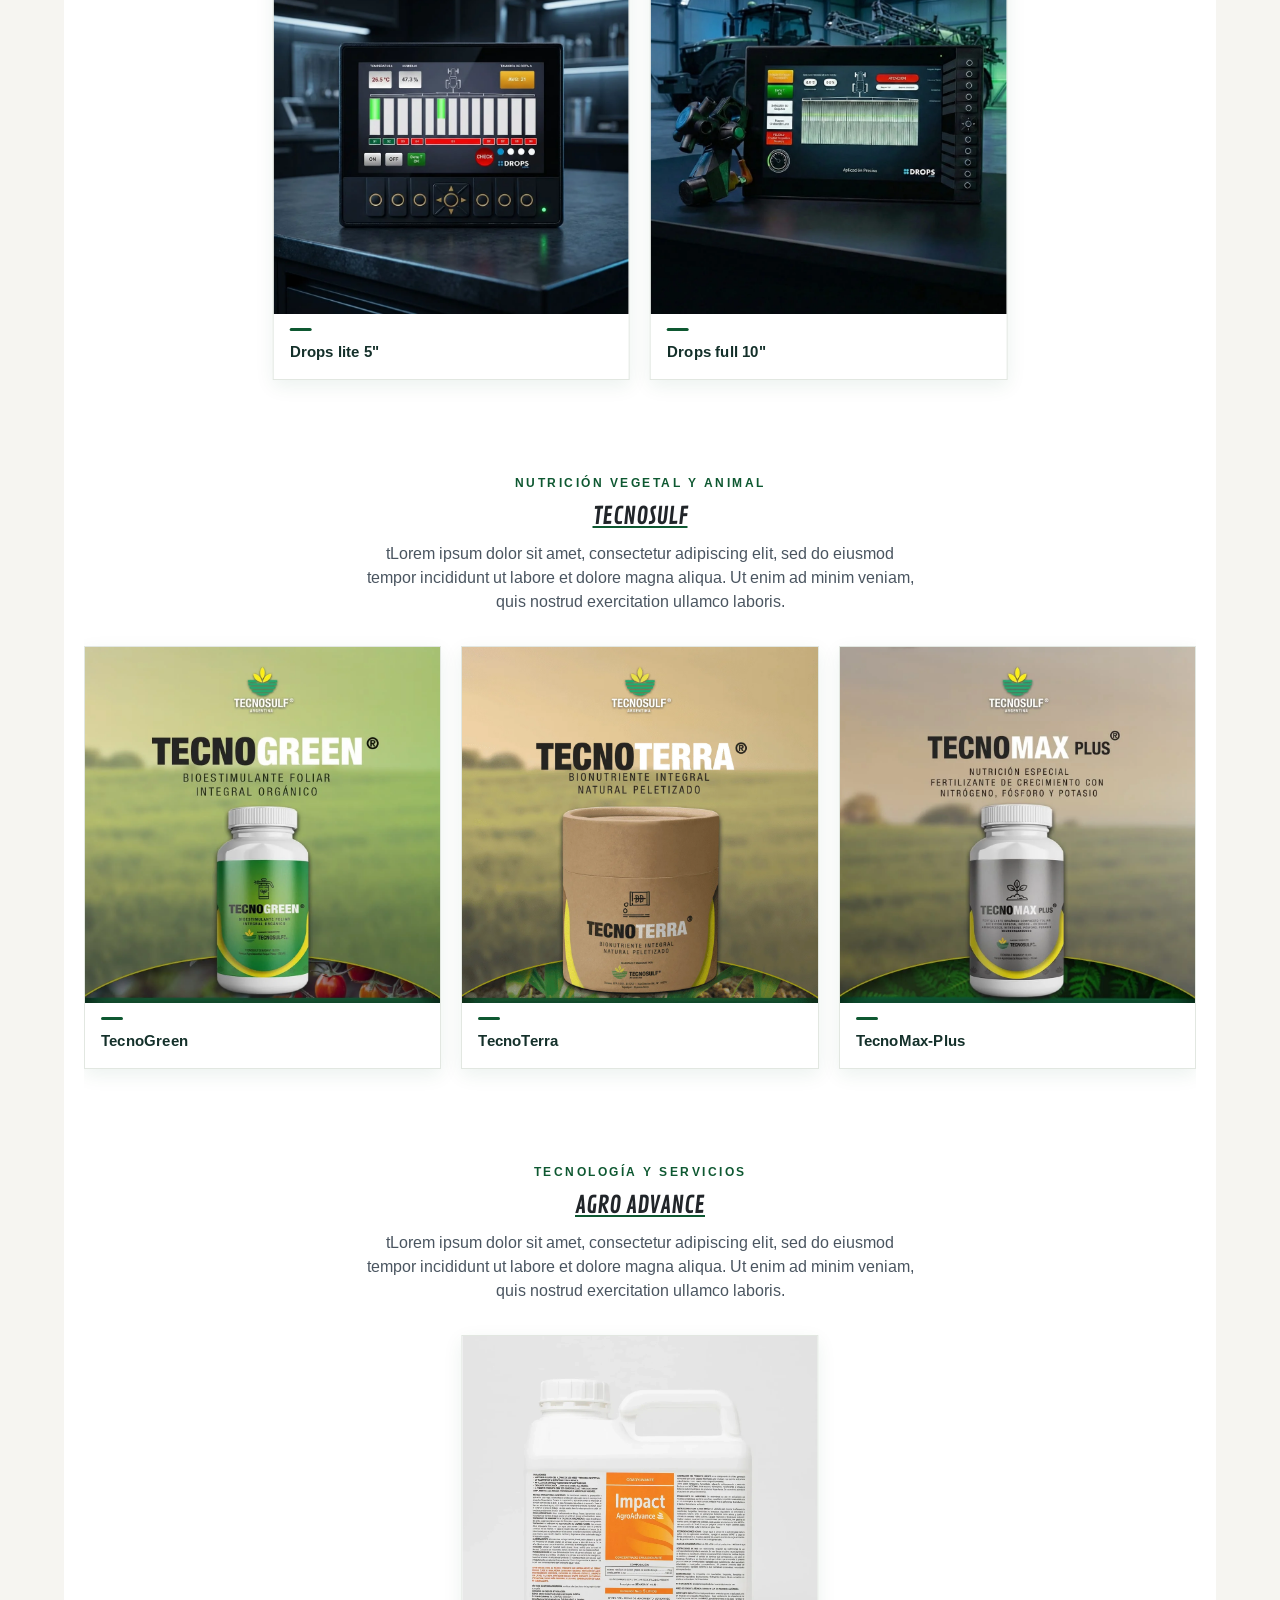
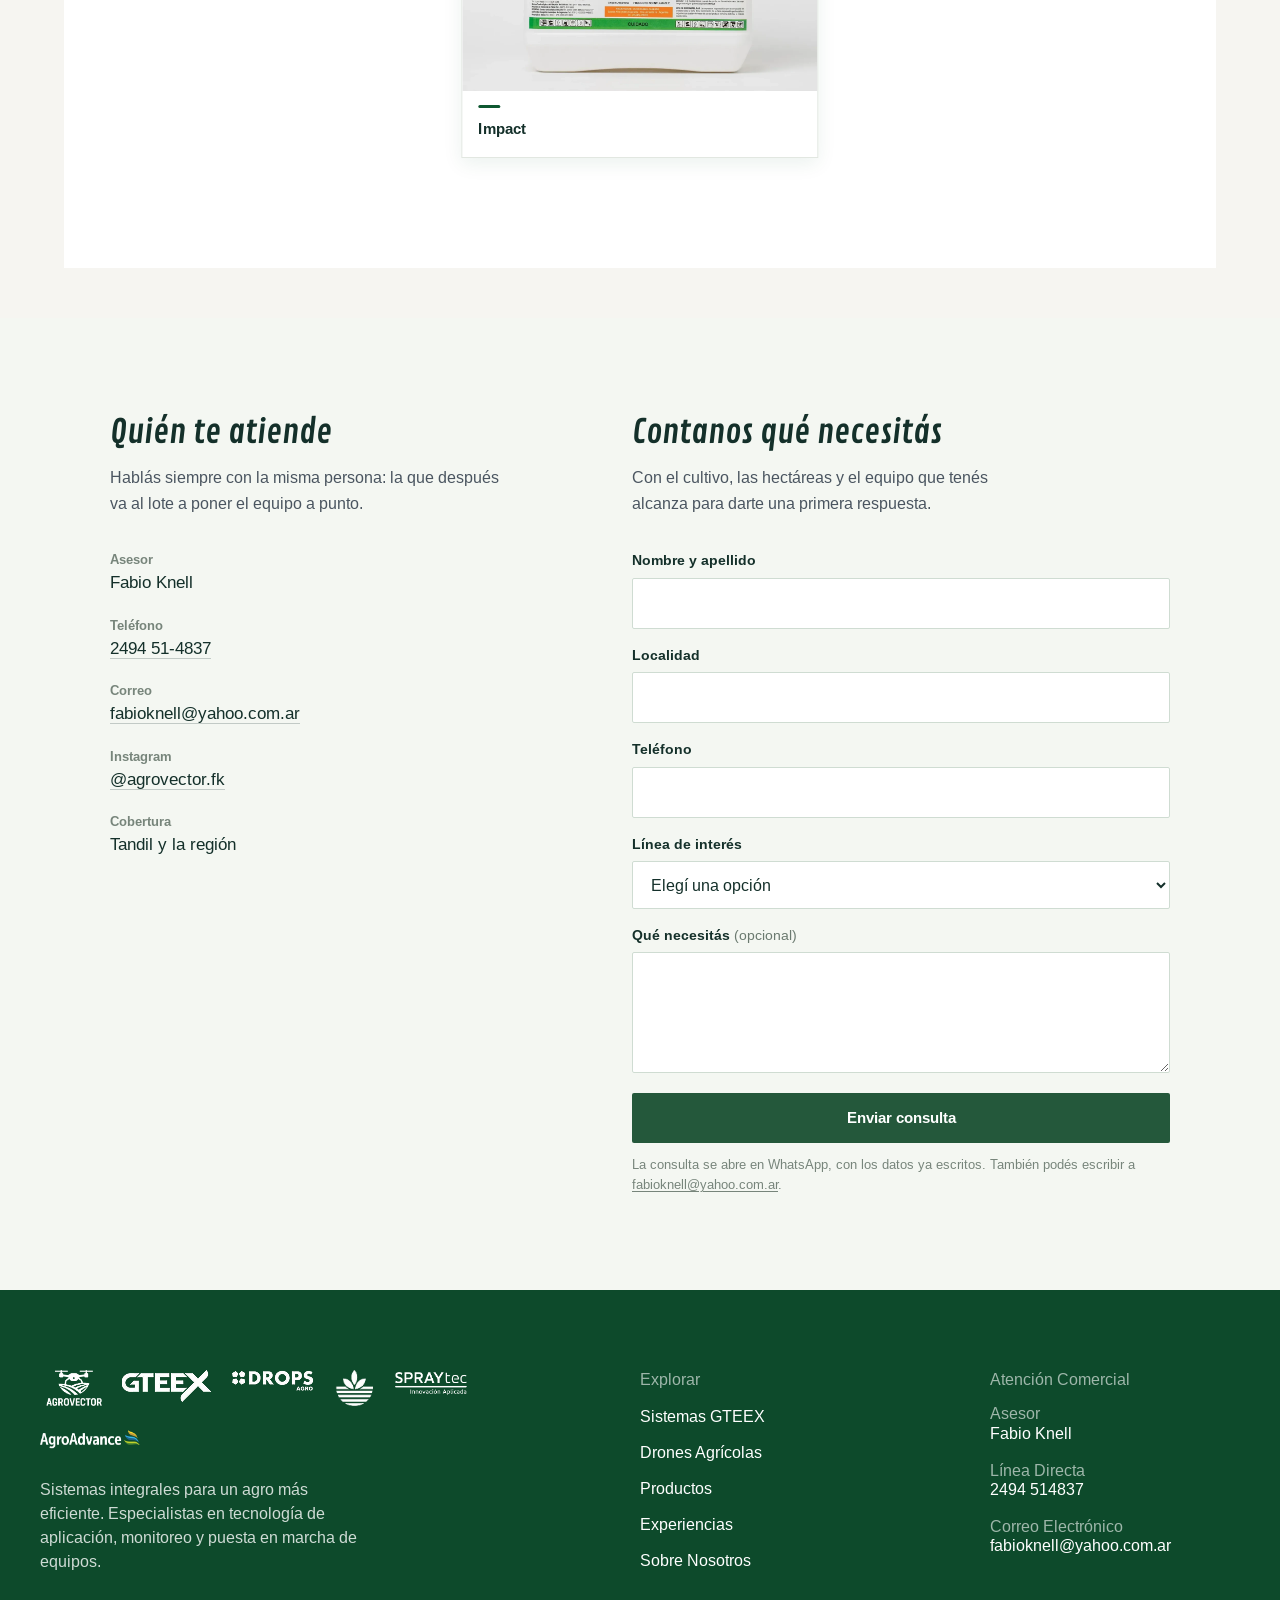
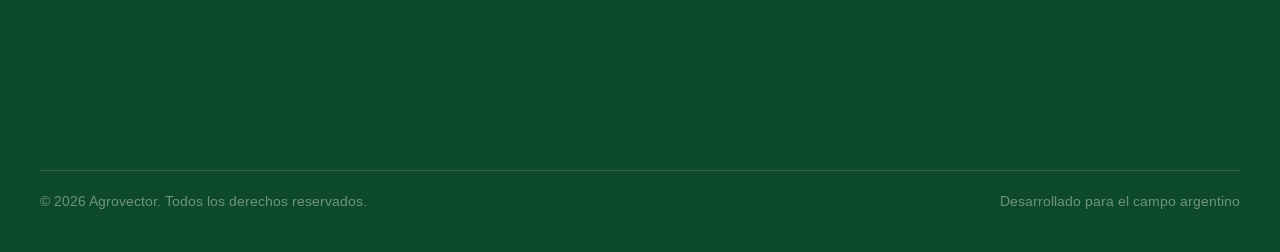
==== commit c6231039: "contadores cuando la franja entra en vista" ====
--- a/index.html
+++ b/index.html
@@ -50,7 +50,7 @@
     <link href="https://fonts.googleapis.com/css2?family=Arimo:wght@400;600;700&family=Contrail+One&display=swap" rel="stylesheet">
     <link href="https://cdn.jsdelivr.net/npm/bootstrap@5.3.8/dist/css/bootstrap.min.css" rel="stylesheet" integrity="sha384-sRIl4kxILFvY47J16cr9ZwB07vP4J8+LH7qKQnuqkuIAvNWLzeN8tE5YBujZqJLB" crossorigin="anonymous">
     <link rel="stylesheet" href="https://cdn.jsdelivr.net/npm/swiper@11/swiper-bundle.min.css" />
-    <link rel="stylesheet" href="assets/css/style.css?v=20261029h">
+    <link rel="stylesheet" href="assets/css/style.css?v=20261029j">
     <link rel="preload" as="image" href="assets/img/hero-dron-campo.webp">
 </head>
 <body>
@@ -626,9 +626,9 @@
 </footer>
 
     <script src="https://cdn.jsdelivr.net/npm/swiper@11/swiper-bundle.min.js" defer></script>
-    <script src="assets/js/main.js?v=20261029h" defer></script>
-    <script src="assets/js/motion.js?v=20261029h" defer></script>
-    <script src="assets/js/contacto.js?v=20261029h" defer></script>
+    <script src="assets/js/main.js?v=20261029j" defer></script>
+    <script src="assets/js/motion.js?v=20261029j" defer></script>
+    <script src="assets/js/contacto.js?v=20261029j" defer></script>
 
     <button class="volver-arriba" id="volver-arriba" aria-label="Volver arriba">
         <svg width="18" height="18" viewBox="0 0 24 24" fill="none" stroke="currentColor" stroke-width="2.5" stroke-linecap="round" stroke-linejoin="round"><path d="m18 15-6-6-6 6"/></svg>
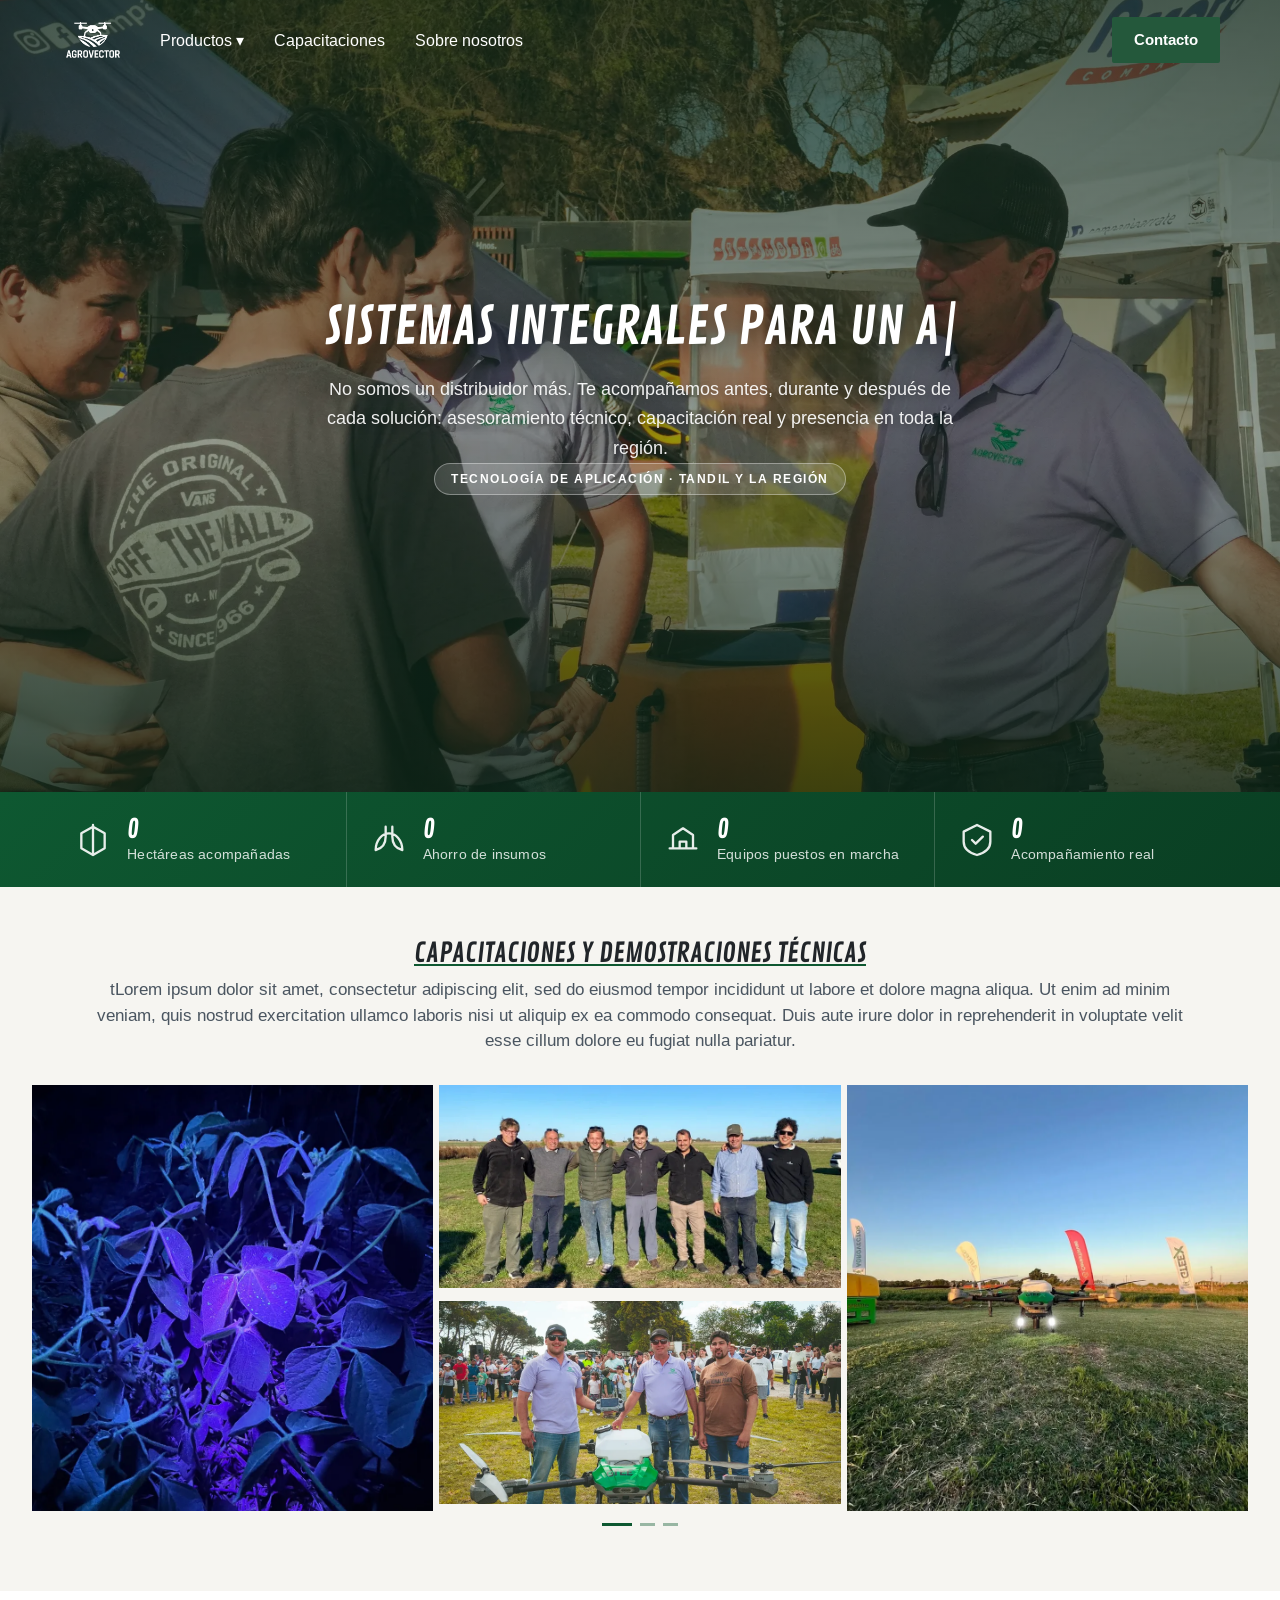
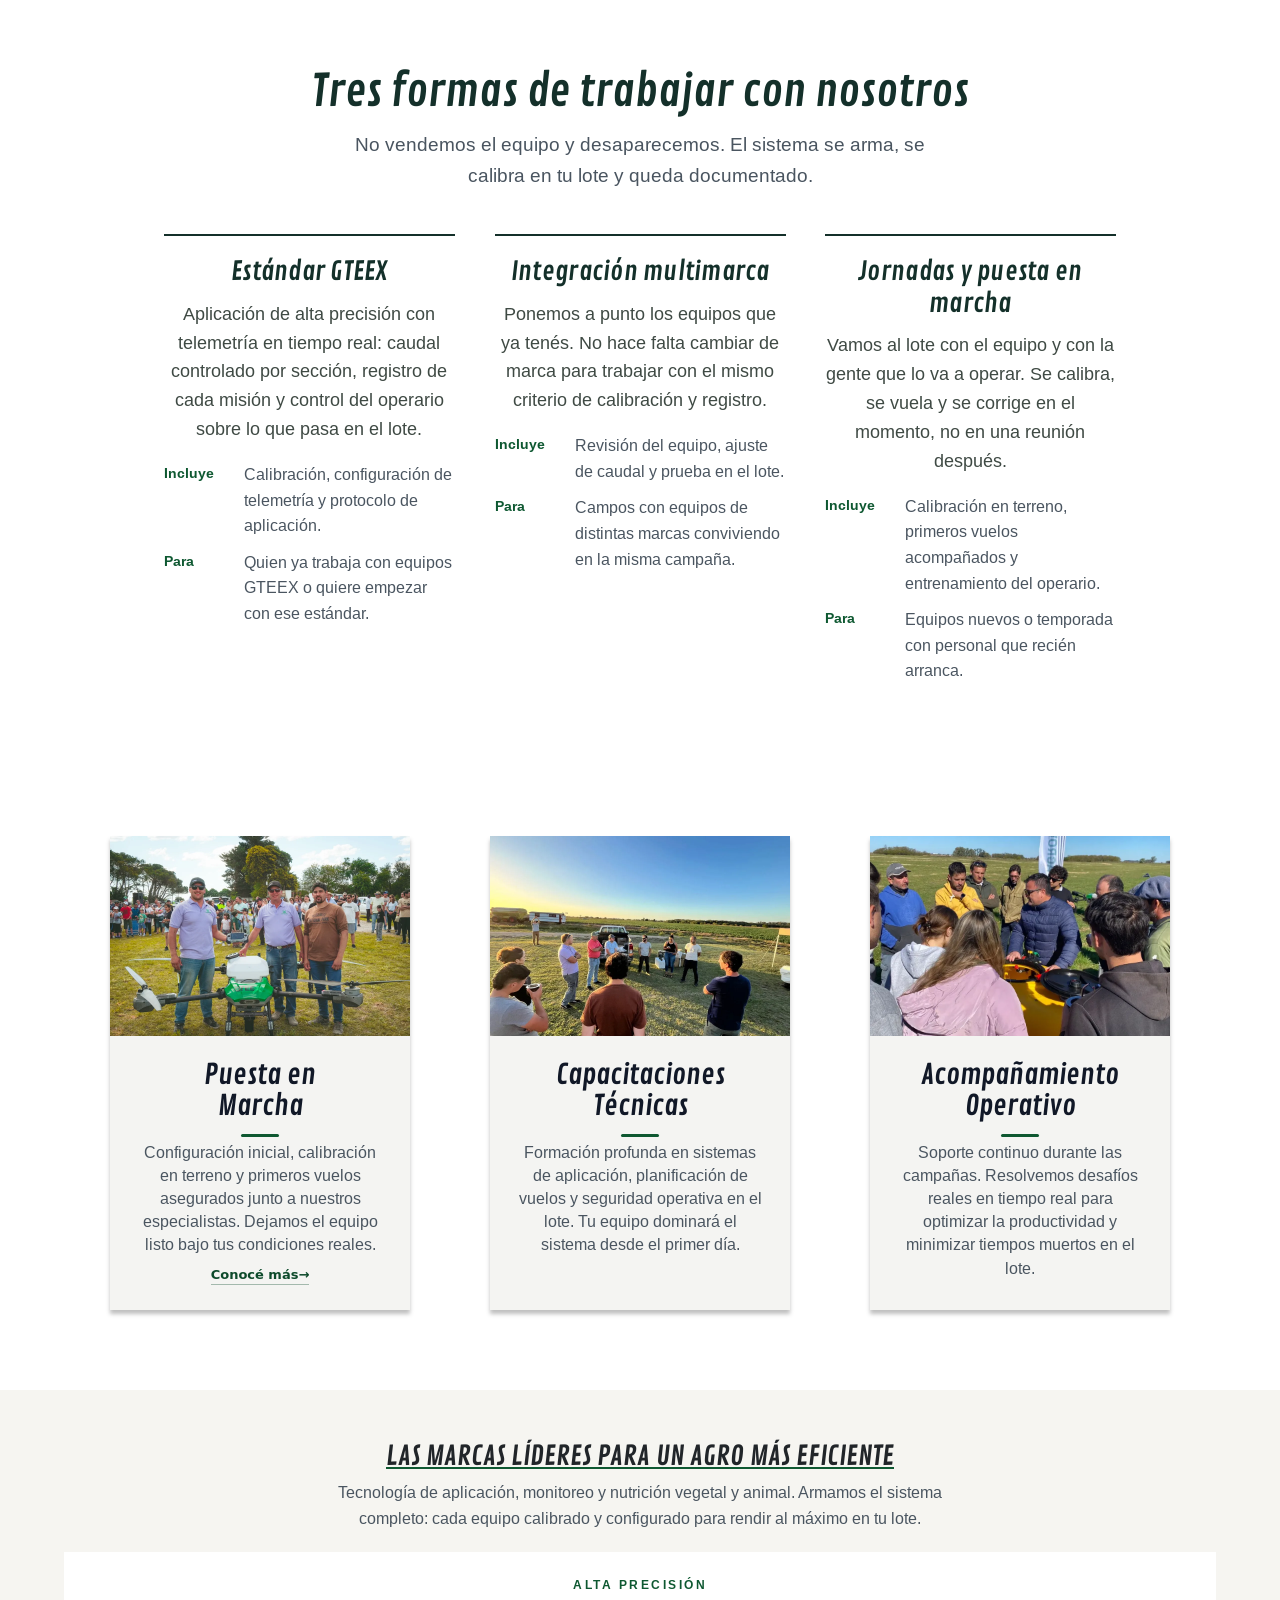
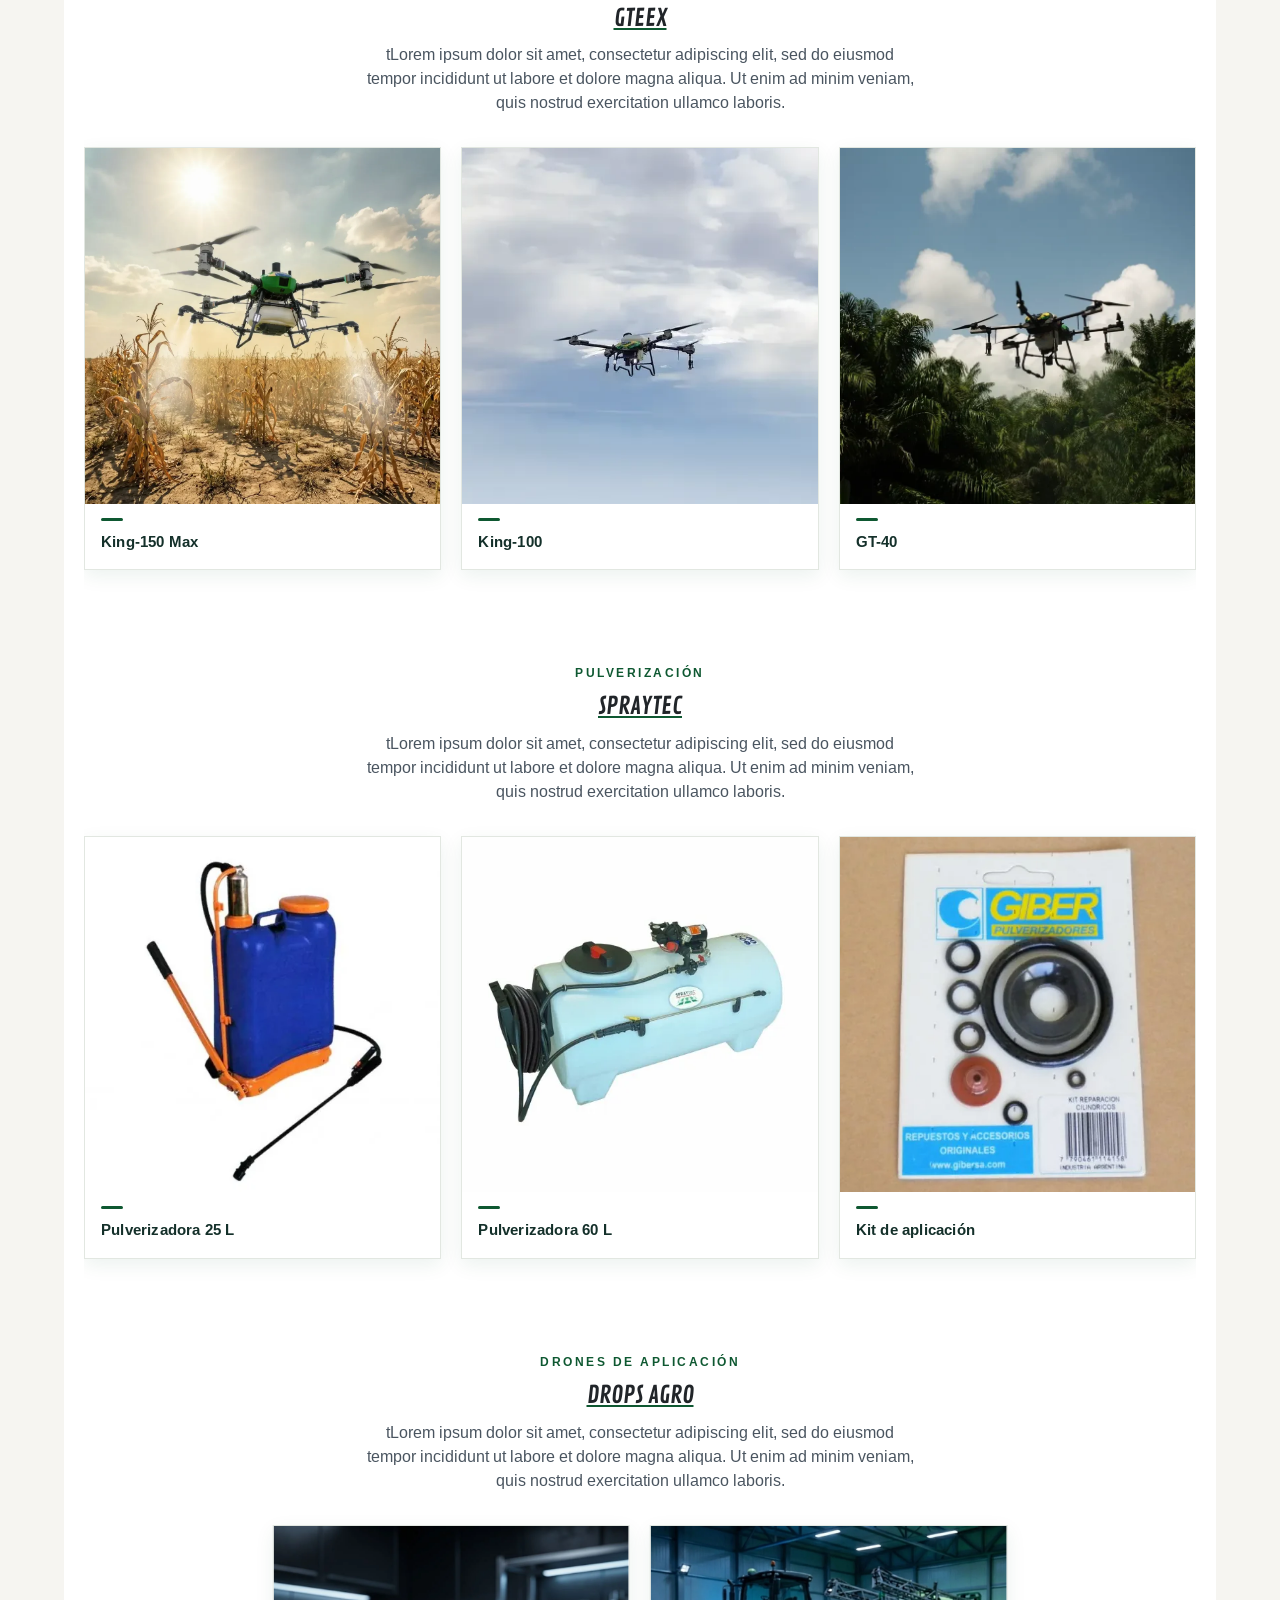
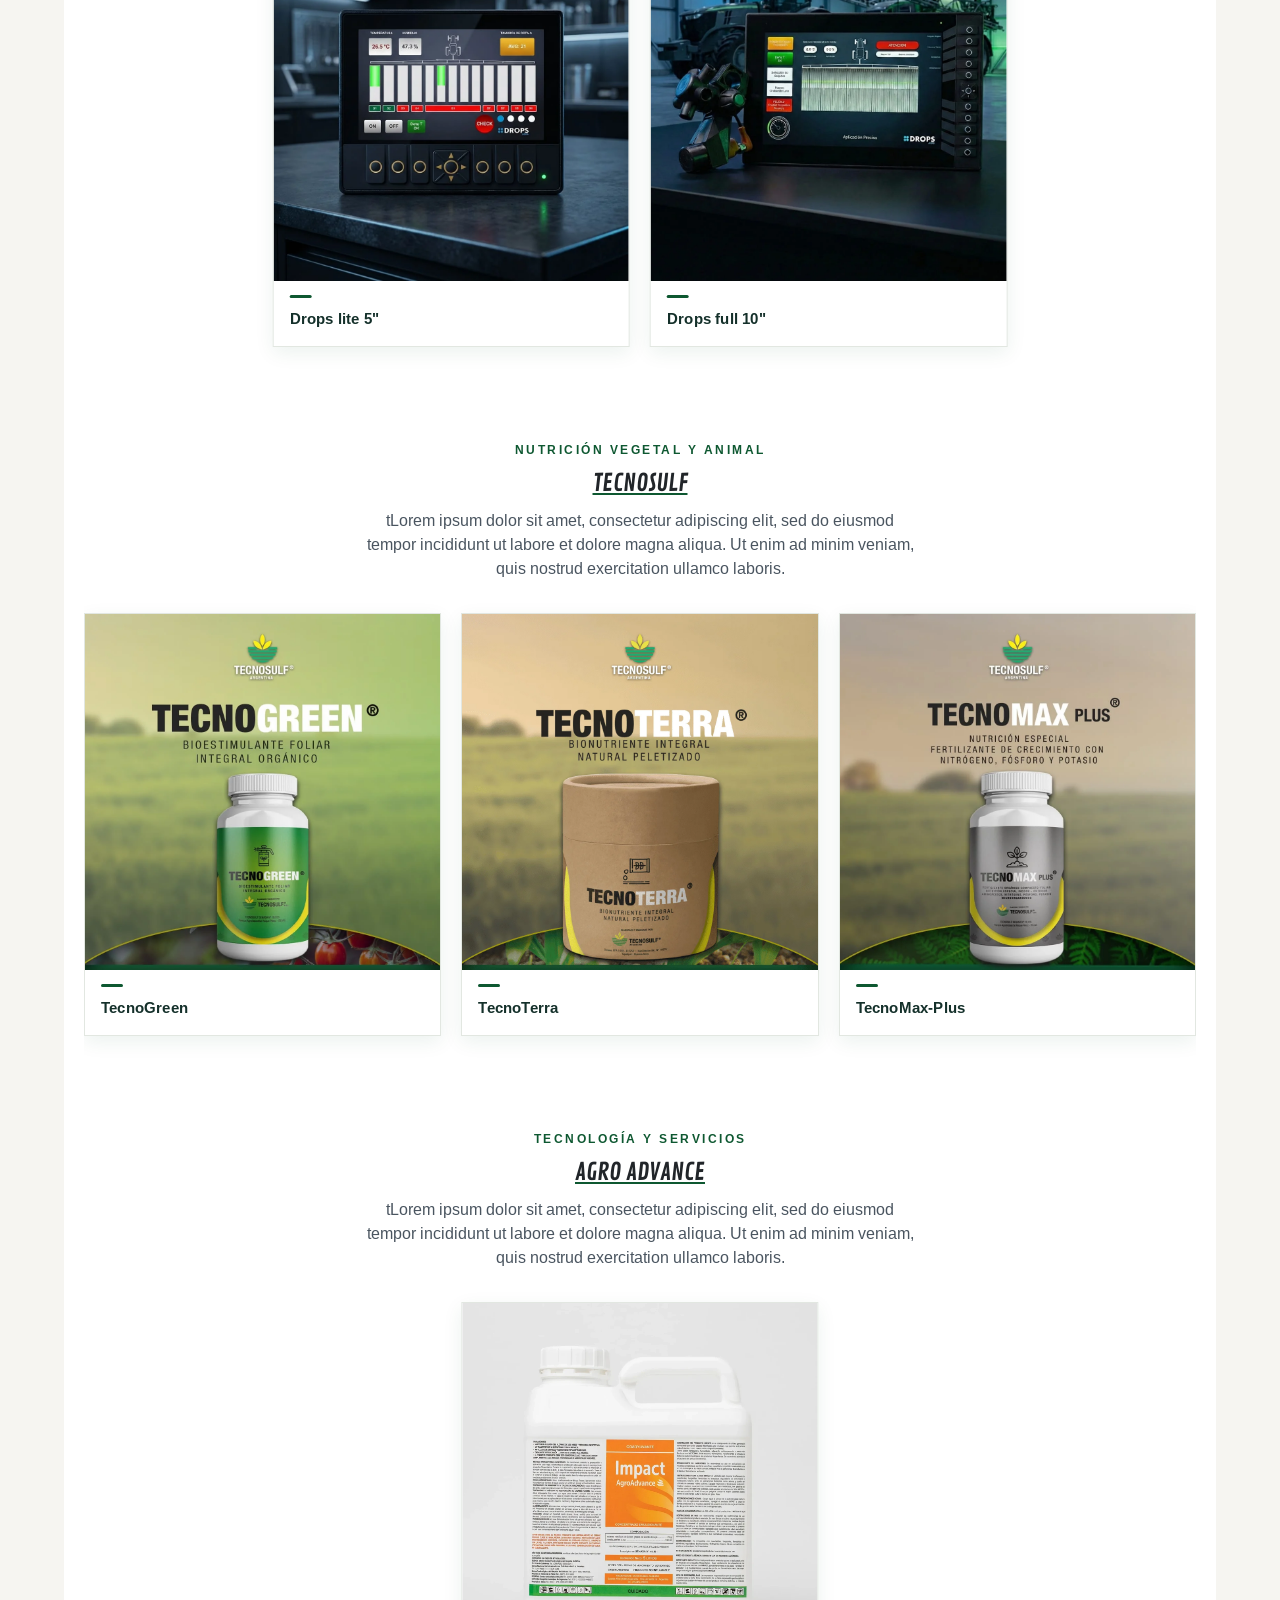
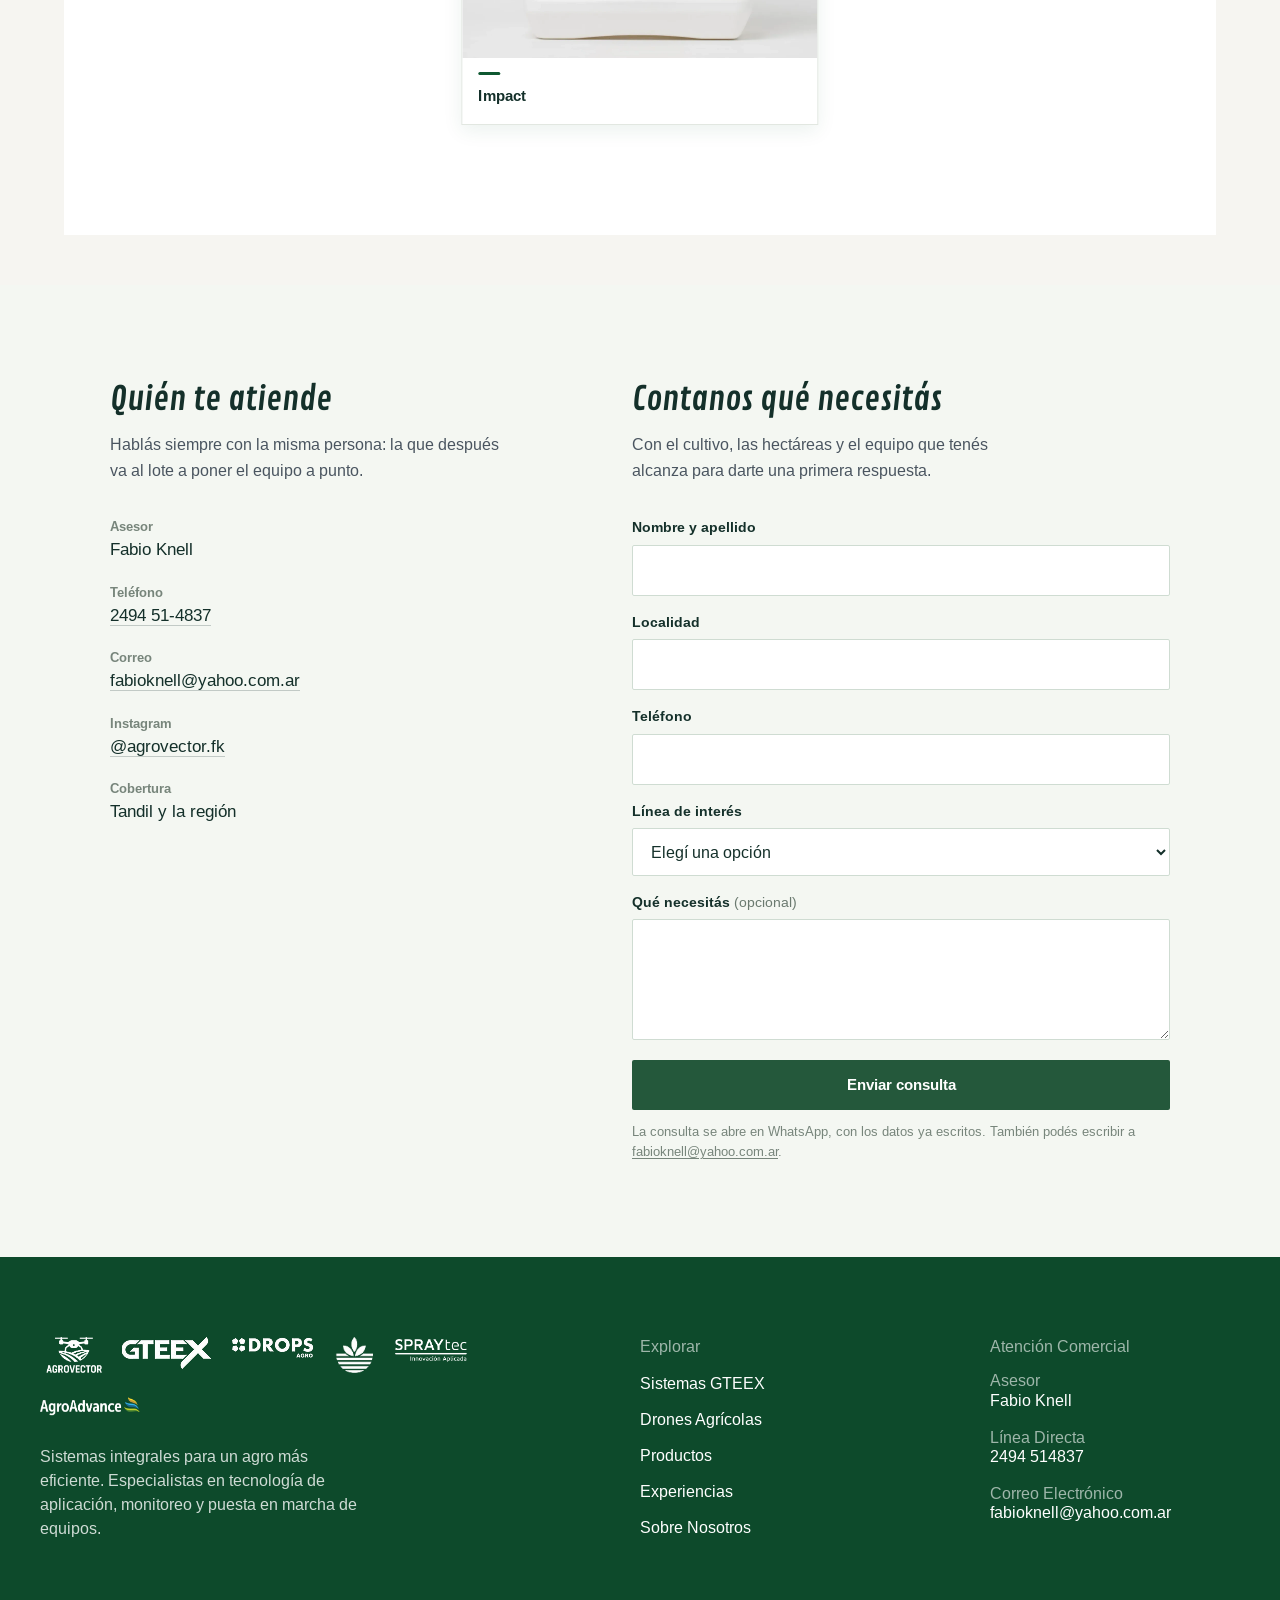
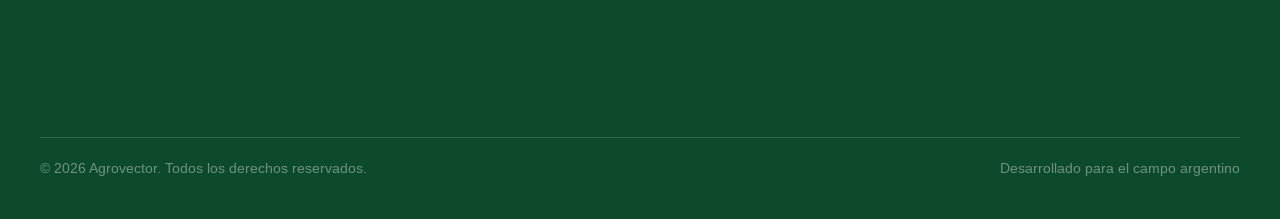
==== commit a3c5e7b4: "columnas como antes, luz al pasar el mouse y tipografia de la pagina" ====
--- a/index.html
+++ b/index.html
@@ -50,7 +50,7 @@
     <link href="https://fonts.googleapis.com/css2?family=Arimo:wght@400;600;700&family=Contrail+One&display=swap" rel="stylesheet">
     <link href="https://cdn.jsdelivr.net/npm/bootstrap@5.3.8/dist/css/bootstrap.min.css" rel="stylesheet" integrity="sha384-sRIl4kxILFvY47J16cr9ZwB07vP4J8+LH7qKQnuqkuIAvNWLzeN8tE5YBujZqJLB" crossorigin="anonymous">
     <link rel="stylesheet" href="https://cdn.jsdelivr.net/npm/swiper@11/swiper-bundle.min.css" />
-    <link rel="stylesheet" href="assets/css/style.css?v=20261029j">
+    <link rel="stylesheet" href="assets/css/style.css?v=20261029l">
     <link rel="preload" as="image" href="assets/img/hero-dron-campo.webp">
 </head>
 <body>
@@ -626,9 +626,9 @@
 </footer>
 
     <script src="https://cdn.jsdelivr.net/npm/swiper@11/swiper-bundle.min.js" defer></script>
-    <script src="assets/js/main.js?v=20261029j" defer></script>
-    <script src="assets/js/motion.js?v=20261029j" defer></script>
-    <script src="assets/js/contacto.js?v=20261029j" defer></script>
+    <script src="assets/js/main.js?v=20261029l" defer></script>
+    <script src="assets/js/motion.js?v=20261029l" defer></script>
+    <script src="assets/js/contacto.js?v=20261029l" defer></script>
 
     <button class="volver-arriba" id="volver-arriba" aria-label="Volver arriba">
         <svg width="18" height="18" viewBox="0 0 24 24" fill="none" stroke="currentColor" stroke-width="2.5" stroke-linecap="round" stroke-linejoin="round"><path d="m18 15-6-6-6 6"/></svg>
--- a/assets/css/style.css
+++ b/assets/css/style.css
@@ -2001,6 +2001,44 @@
     box-shadow: none;
 }
 
+/* Linea que recorre el borde inferior del boton Contacto al pasar el mouse */
+.desktop-contact-btn,
+.mobile-contact-btn {
+    position: relative;
+    overflow: hidden;
+}
+
+.desktop-contact-btn::after,
+.mobile-contact-btn::after {
+    content: "";
+    position: absolute;
+    left: 18px;
+    right: 18px;
+    bottom: 7px;
+    height: 2px;
+    border-radius: 2px;
+    background-color: currentColor;
+    opacity: 0.85;
+    transform: scaleX(0);
+    transform-origin: left center;
+    transition: transform 0.3s cubic-bezier(0.16, 1, 0.3, 1);
+    pointer-events: none;
+}
+
+.desktop-contact-btn:hover::after,
+.desktop-contact-btn:focus-visible::after,
+.mobile-contact-btn:hover::after,
+.mobile-contact-btn:focus-visible::after {
+    transform: scaleX(1);
+}
+
+@media (prefers-reduced-motion: reduce) {
+    .desktop-contact-btn::after,
+    .mobile-contact-btn::after {
+        transition: none;
+    }
+}
+
 header:not(.scrolled) .desktop-contact-btn {
     background-color: #ffffff;
     color: #0E5831;
@@ -2473,29 +2511,73 @@
 
 .forma {
     position: relative;
-    background: #F7F9F5;
-    border: 1px solid rgba(20, 48, 42, 0.1);
-    border-top: 2px solid #0E5831;
-    border-radius: 14px;
-    padding: 26px 24px 24px;
-    box-shadow: 0 1px 2px rgba(20, 48, 42, 0.05);
-    transition: translate 0.35s cubic-bezier(0.16, 1, 0.3, 1), box-shadow 0.35s ease, border-color 0.35s ease;
+    border-top: 2px solid #14302a;
+    padding-top: 18px;
+}
+
+/* Luz que baja desde la barra al pasar el mouse */
+.forma::before {
+    content: "";
+    position: absolute;
+    inset: -2px 0 0;
+    pointer-events: none;
+    background: radial-gradient(85% 92% at 50% 0%,
+            rgba(46, 164, 111, 0.22) 0%,
+            rgba(46, 164, 111, 0.08) 45%,
+            rgba(46, 164, 111, 0) 72%);
+    -webkit-mask-image: linear-gradient(90deg, transparent 0, #000 16%, #000 84%, transparent 100%);
+    mask-image: linear-gradient(90deg, transparent 0, #000 16%, #000 84%, transparent 100%);
+    opacity: 0;
+    transform: scaleY(0.55);
+    transform-origin: top center;
+    transition: opacity 0.5s ease, transform 0.6s cubic-bezier(0.16, 1, 0.3, 1);
+    z-index: 0;
+}
+
+/* La barra oscura se enciende */
+.forma::after {
+    content: "";
+    position: absolute;
+    left: 0;
+    right: 0;
+    top: -2px;
+    height: 2px;
+    background: linear-gradient(90deg, rgba(46, 164, 111, 0) 0%, #2ea46f 50%, rgba(46, 164, 111, 0) 100%);
+    box-shadow: 0 0 16px rgba(46, 164, 111, 0.5);
+    opacity: 0;
+    transition: opacity 0.5s ease;
+    z-index: 1;
+}
+
+.forma > * {
+    position: relative;
+    z-index: 1;
 }
 
 @media (hover: hover) and (pointer: fine) {
-    .forma:hover {
-        translate: 0 -4px;
-        box-shadow: 0 16px 32px rgba(14, 88, 49, 0.12);
-        border-color: rgba(14, 88, 49, 0.2);
+    .forma:hover::before {
+        opacity: 1;
+        transform: scaleY(1);
+    }
+
+    .forma:hover::after {
+        opacity: 1;
+    }
+}
+
+@media (prefers-reduced-motion: reduce) {
+    .forma::before {
+        transform: none;
+        transition: opacity 0.3s ease;
     }
 }
 
 .forma h3 {
     margin: 0 0 10px;
-    font-family: 'Arimo', sans-serif;
-    font-size: 22px;
-    font-weight: 700;
-    letter-spacing: -0.01em;
+    font-family: 'Contrail One', display;
+    font-size: 24px;
+    font-weight: 400;
+    letter-spacing: 0.01em;
     line-height: 1.25;
     color: #14302a;
 }
@@ -2532,7 +2614,7 @@
 .forma dd {
     margin: 0;
     font-family: 'Arimo', sans-serif;
-    font-size: 14.5px;
+    font-size: 16px;
     line-height: 1.55;
     color: #4a5560;
 }
@@ -3159,9 +3241,9 @@
 }
 
 .interactive-container.formas-grid {
-    max-width: 1120px;
-    gap: 24px;
-    padding-bottom: 80px;
+    max-width: 1000px;
+    gap: 44px 40px;
+    padding-bottom: 72px;
 }
 
 .forma {
@@ -3214,7 +3296,7 @@
 
     .interactive-container.formas-grid {
         max-width: 560px;
-        gap: 18px;
+        gap: 36px;
         padding: 0 18px 56px;
     }
 
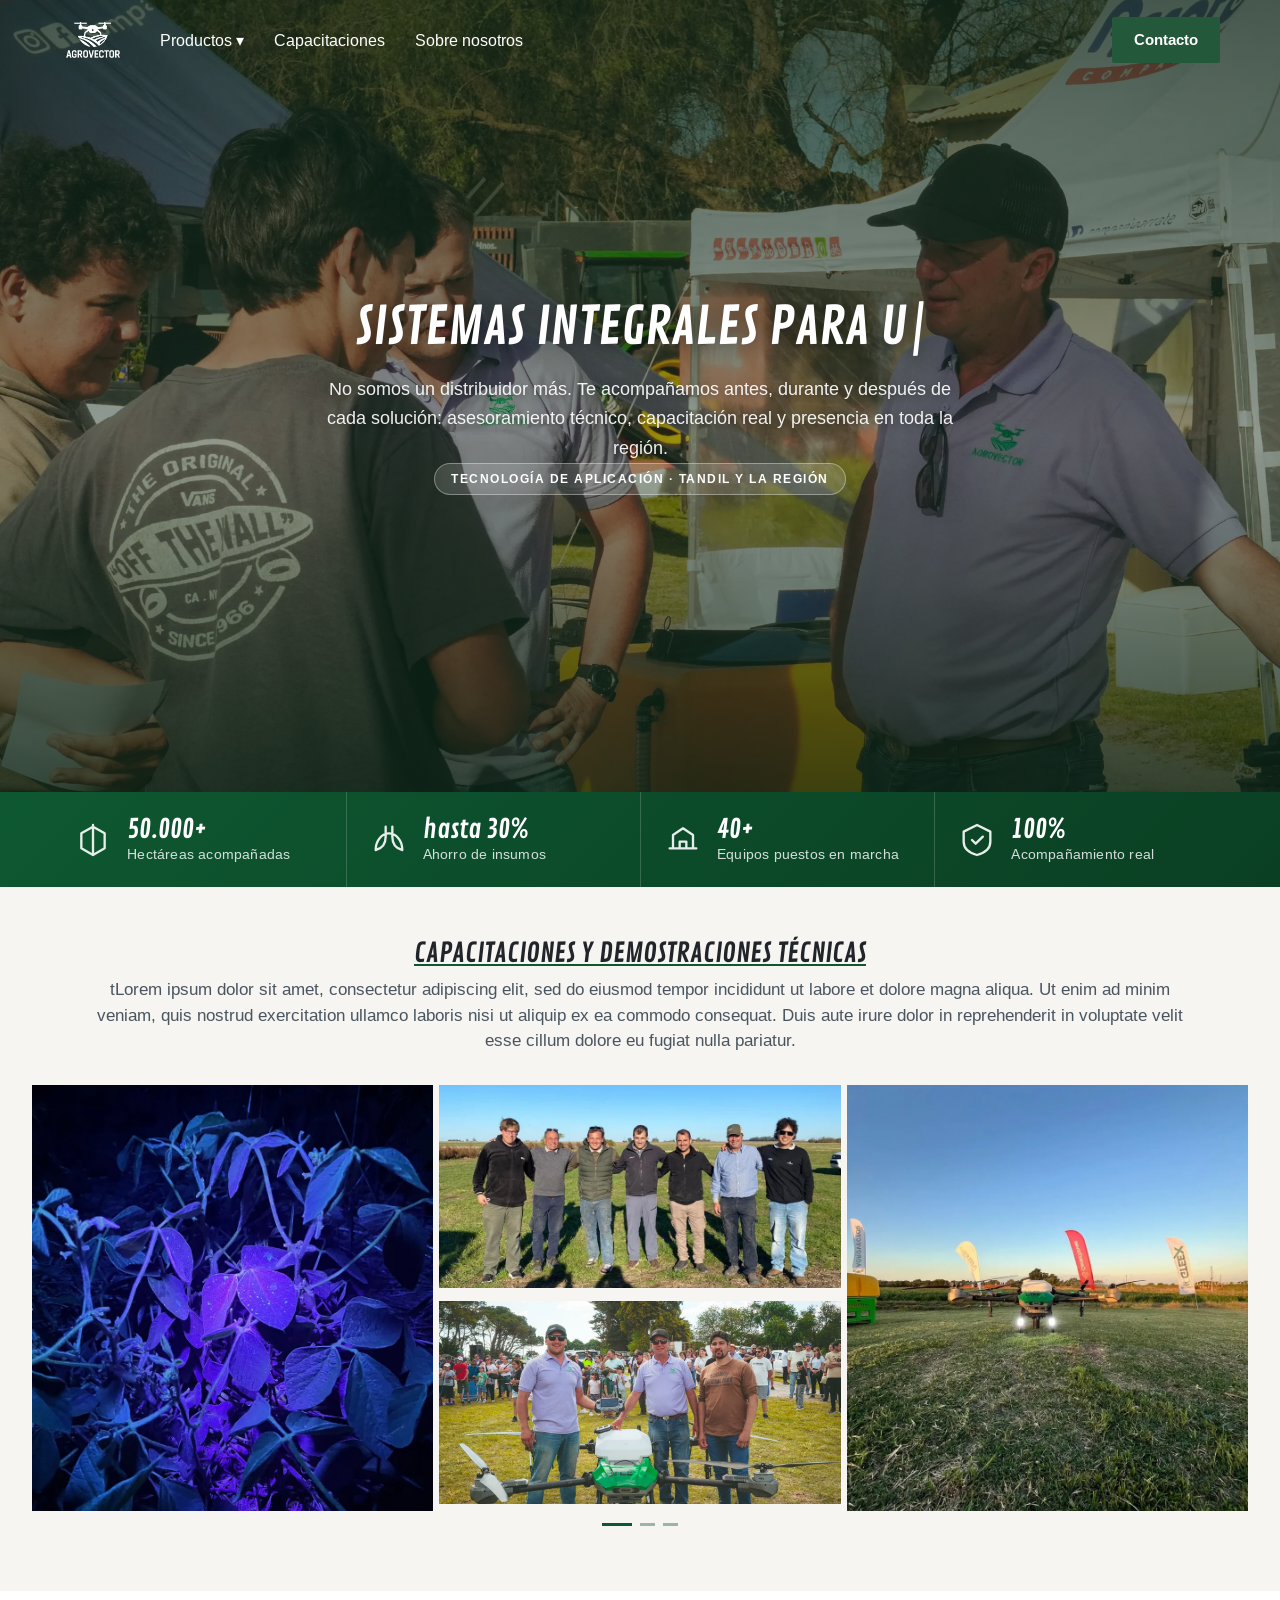
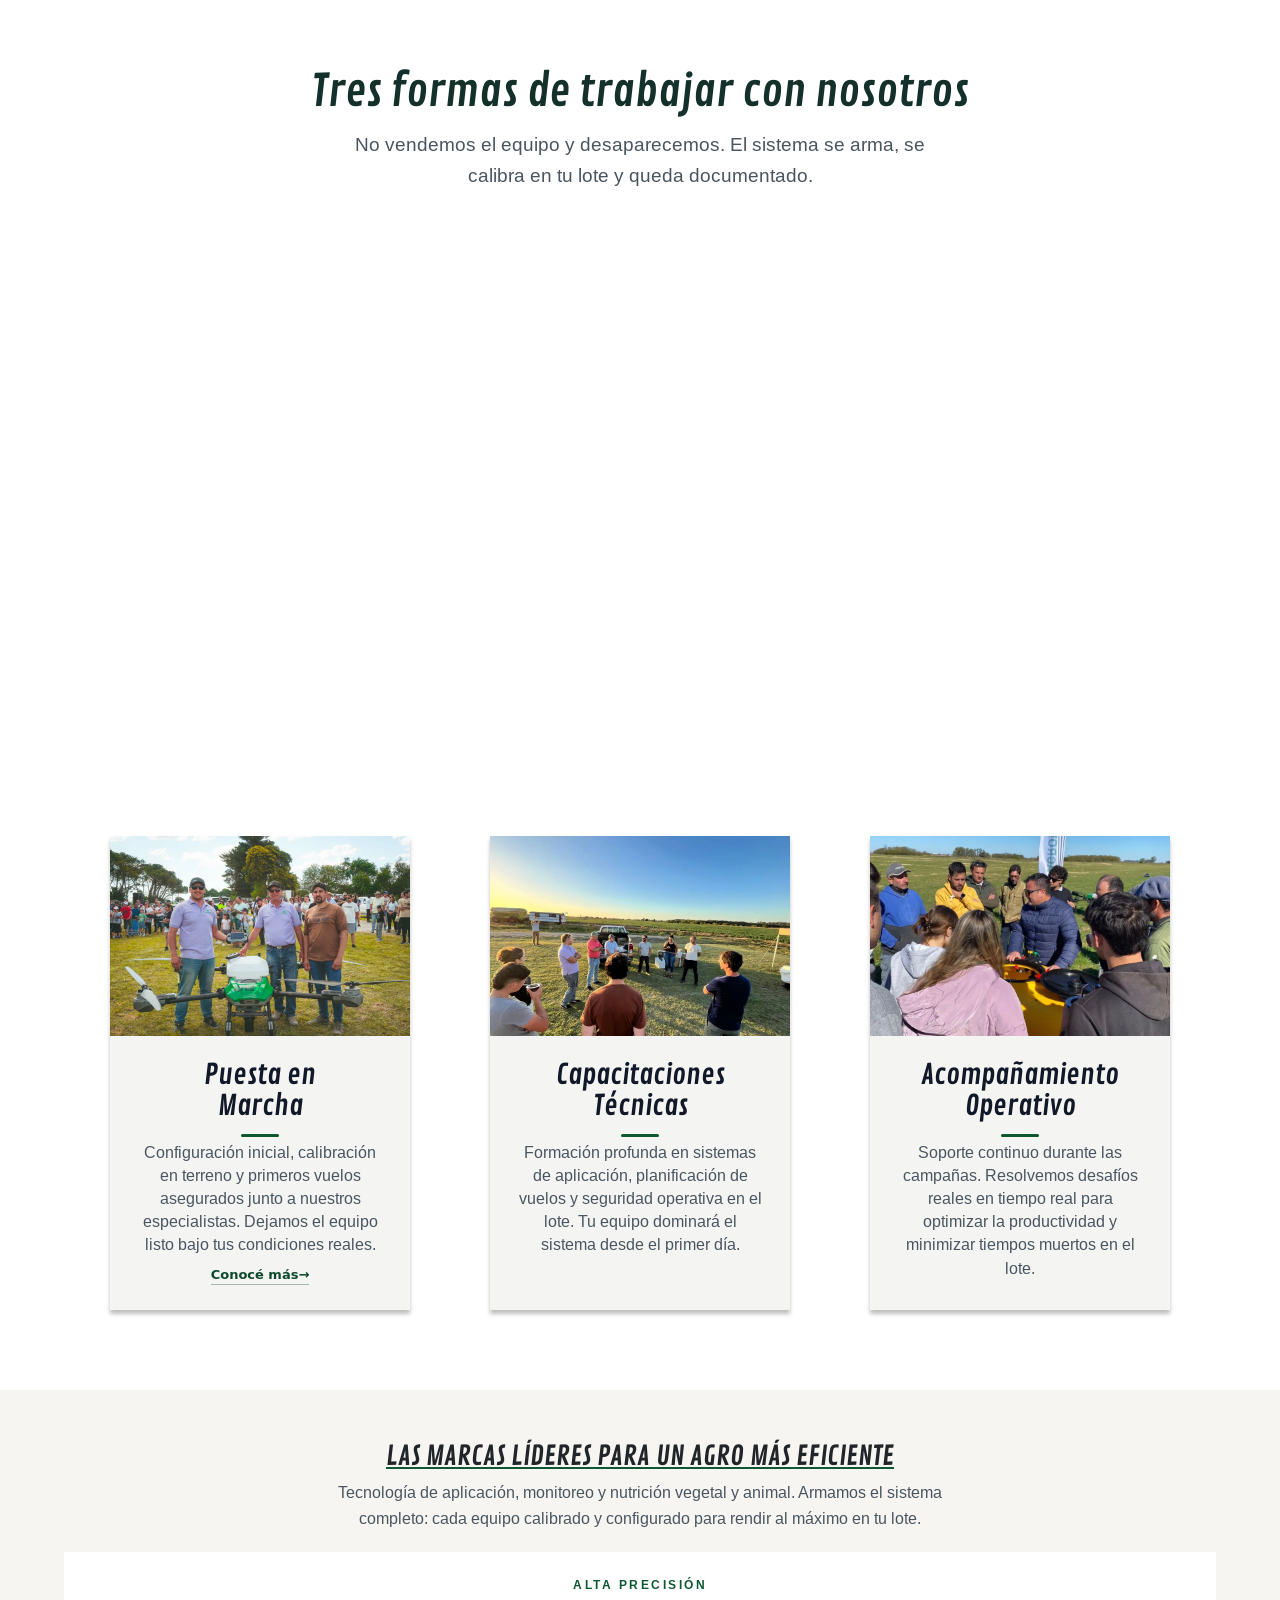
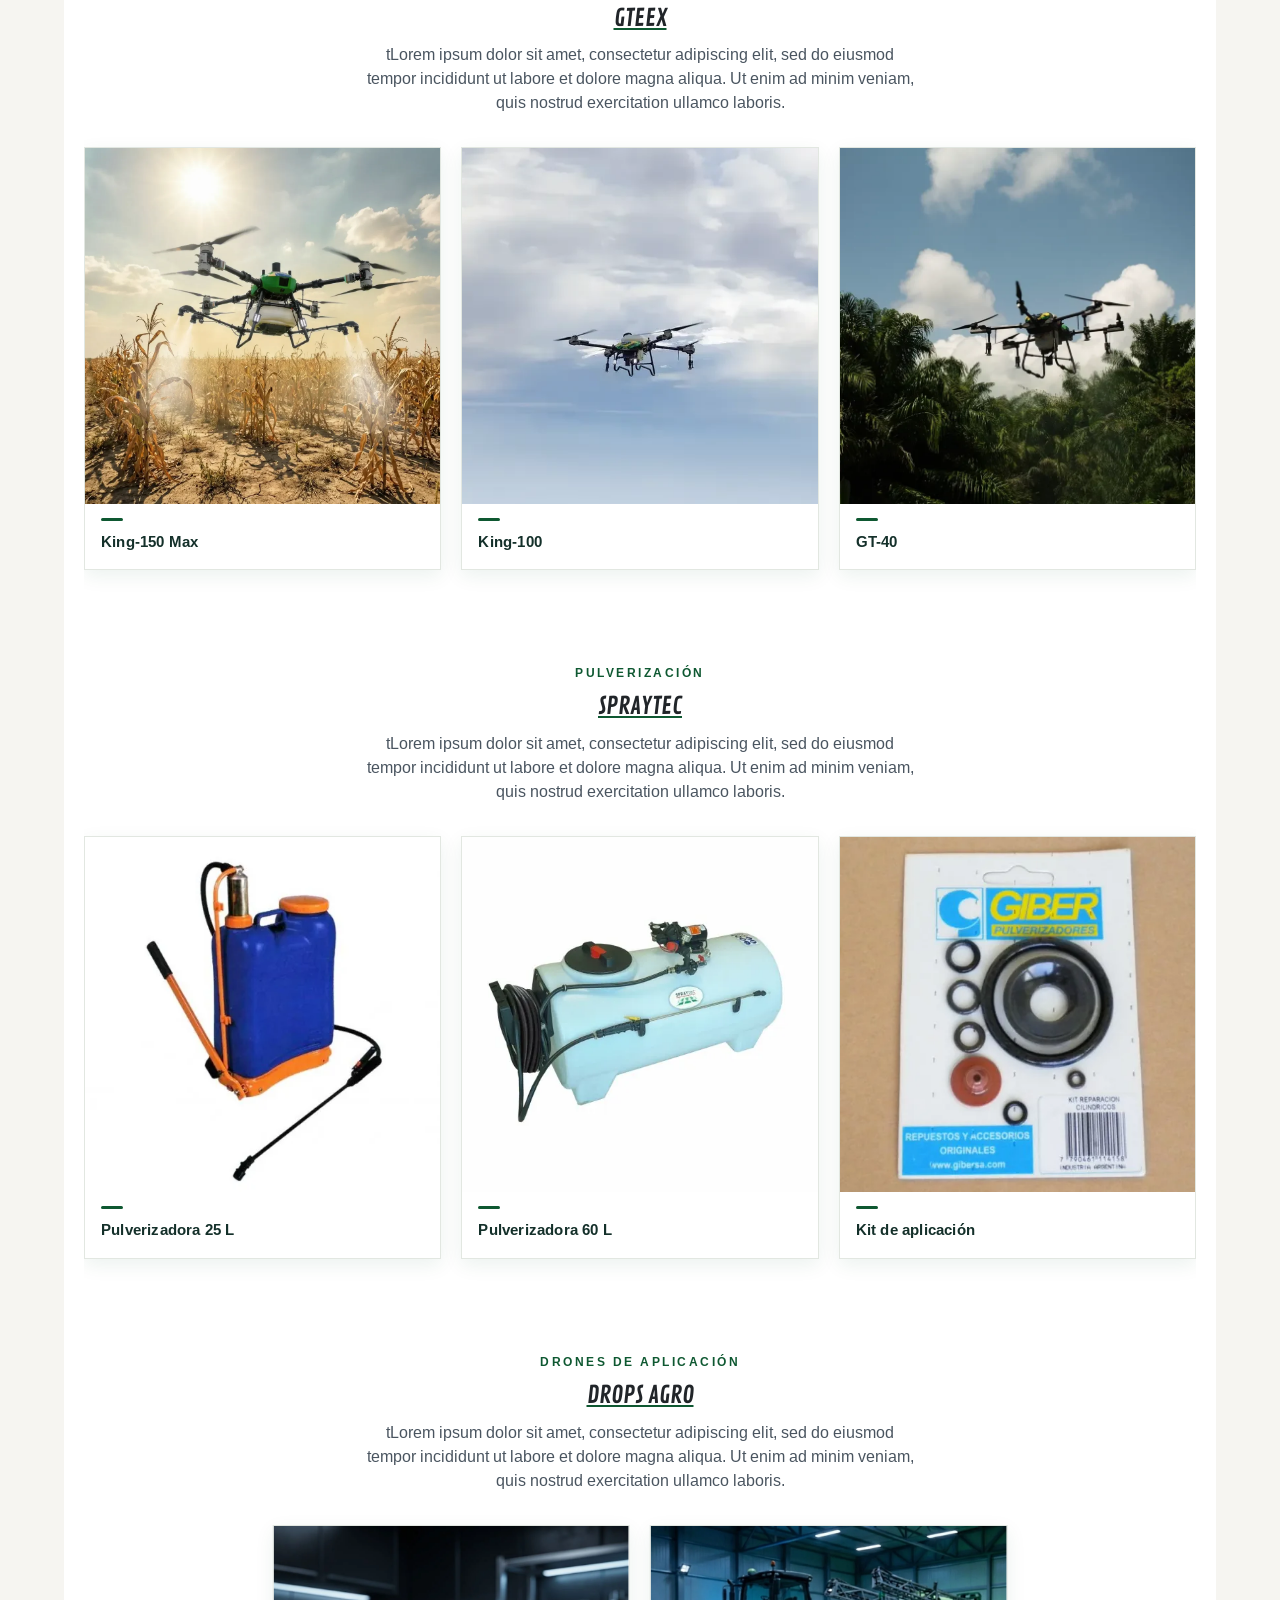
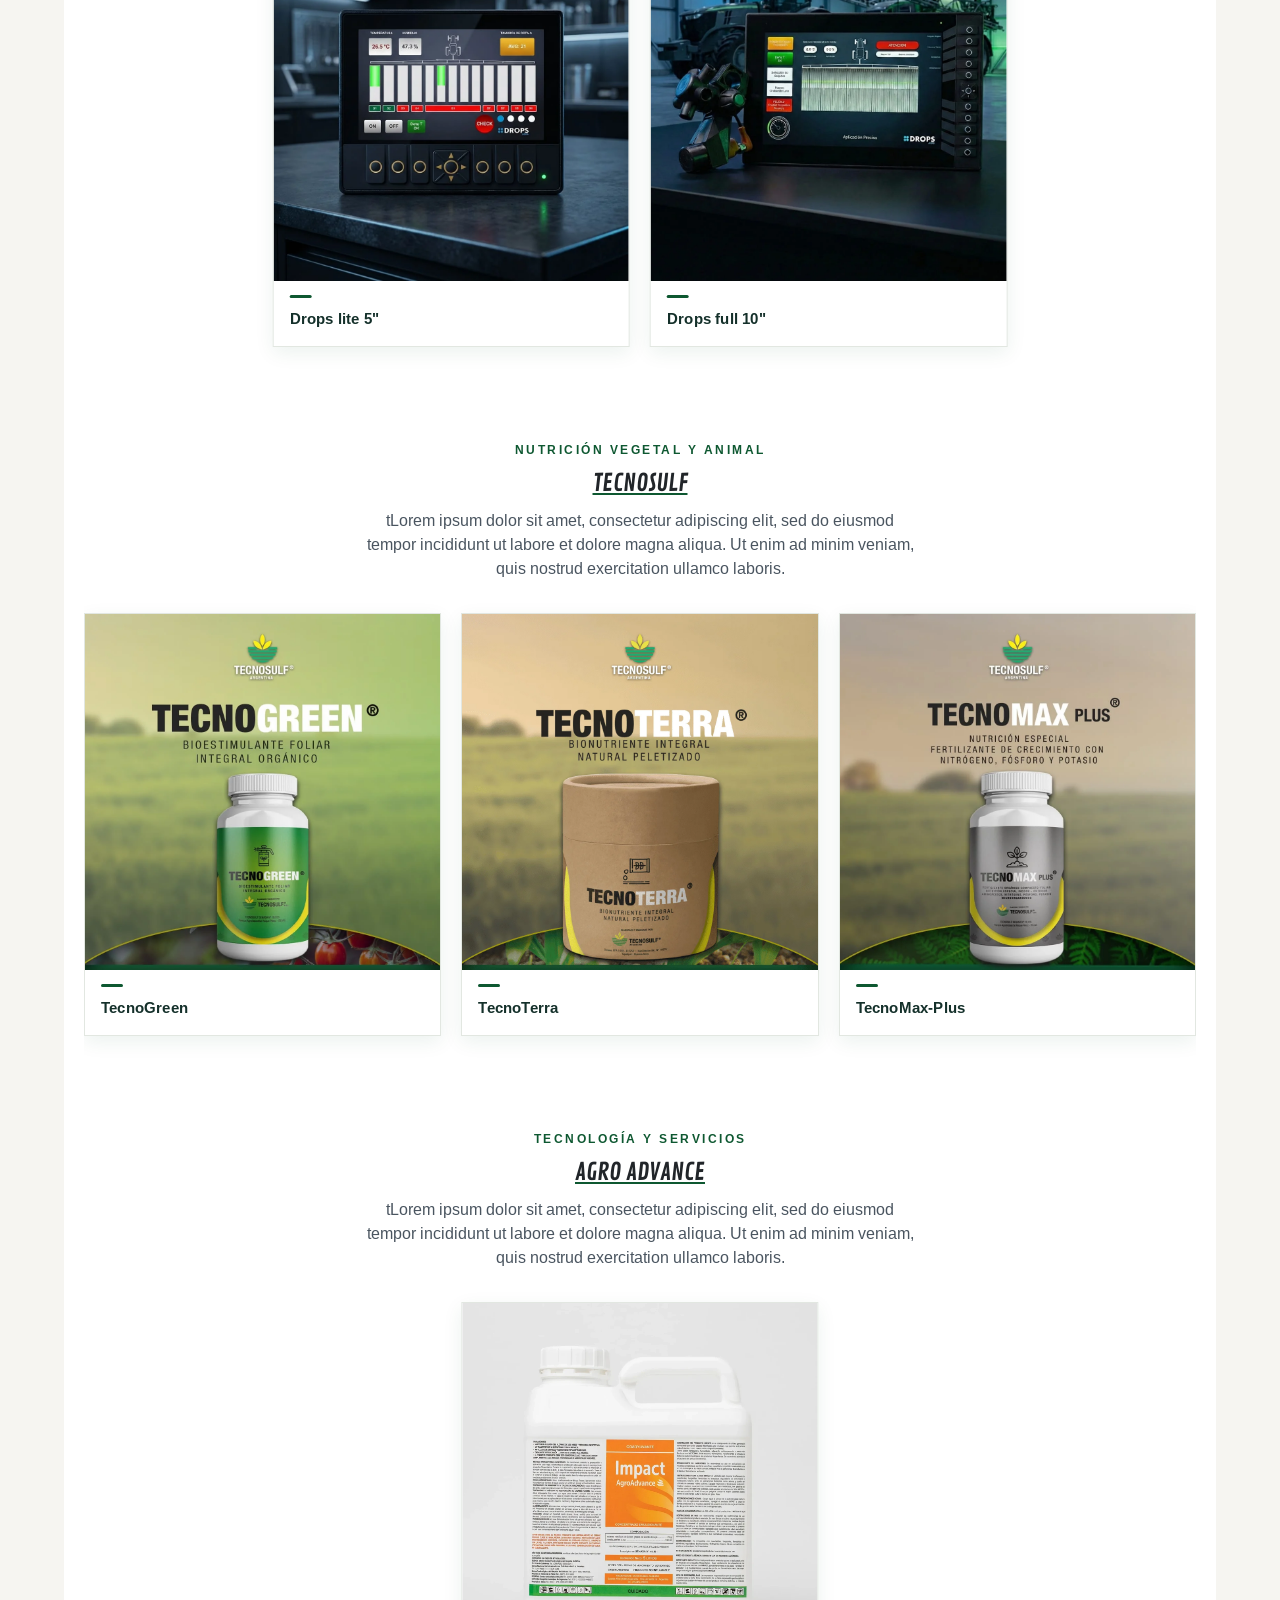
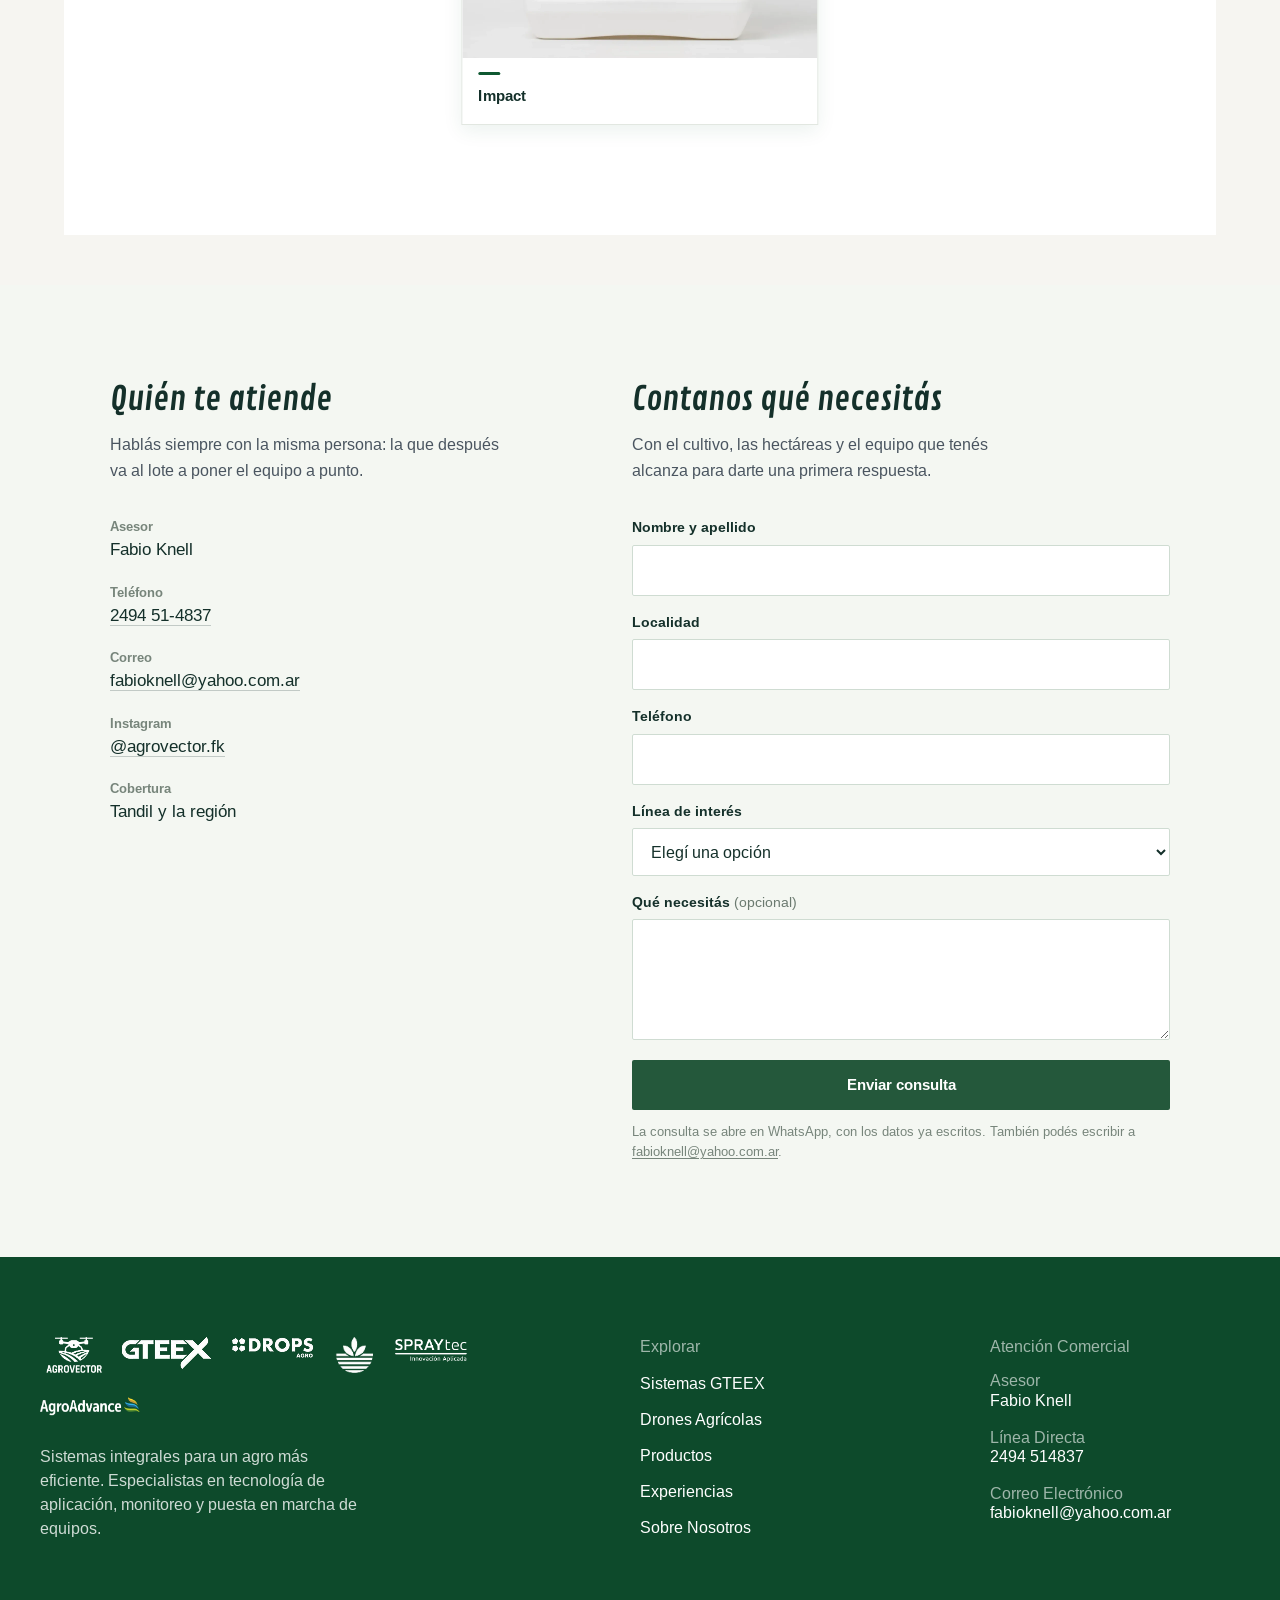
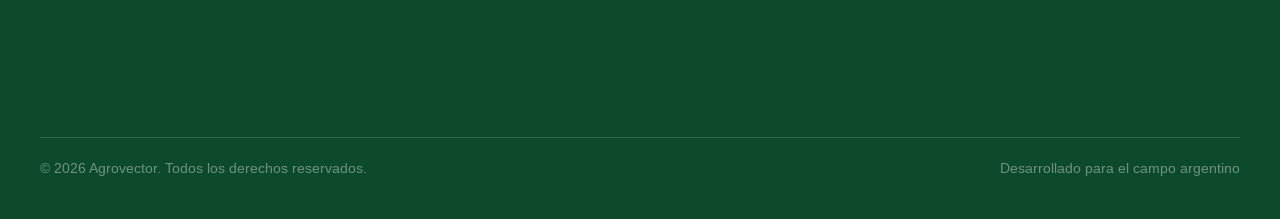
==== commit 51f93197: "contadores arrancan apenas se ven" ====
--- a/index.html
+++ b/index.html
@@ -50,7 +50,7 @@
     <link href="https://fonts.googleapis.com/css2?family=Arimo:wght@400;600;700&family=Contrail+One&display=swap" rel="stylesheet">
     <link href="https://cdn.jsdelivr.net/npm/bootstrap@5.3.8/dist/css/bootstrap.min.css" rel="stylesheet" integrity="sha384-sRIl4kxILFvY47J16cr9ZwB07vP4J8+LH7qKQnuqkuIAvNWLzeN8tE5YBujZqJLB" crossorigin="anonymous">
     <link rel="stylesheet" href="https://cdn.jsdelivr.net/npm/swiper@11/swiper-bundle.min.css" />
-    <link rel="stylesheet" href="assets/css/style.css?v=20261029l">
+    <link rel="stylesheet" href="assets/css/style.css?v=20261029m">
     <link rel="preload" as="image" href="assets/img/hero-dron-campo.webp">
 </head>
 <body>
@@ -626,9 +626,9 @@
 </footer>
 
     <script src="https://cdn.jsdelivr.net/npm/swiper@11/swiper-bundle.min.js" defer></script>
-    <script src="assets/js/main.js?v=20261029l" defer></script>
-    <script src="assets/js/motion.js?v=20261029l" defer></script>
-    <script src="assets/js/contacto.js?v=20261029l" defer></script>
+    <script src="assets/js/main.js?v=20261029m" defer></script>
+    <script src="assets/js/motion.js?v=20261029m" defer></script>
+    <script src="assets/js/contacto.js?v=20261029m" defer></script>
 
     <button class="volver-arriba" id="volver-arriba" aria-label="Volver arriba">
         <svg width="18" height="18" viewBox="0 0 24 24" fill="none" stroke="currentColor" stroke-width="2.5" stroke-linecap="round" stroke-linejoin="round"><path d="m18 15-6-6-6 6"/></svg>
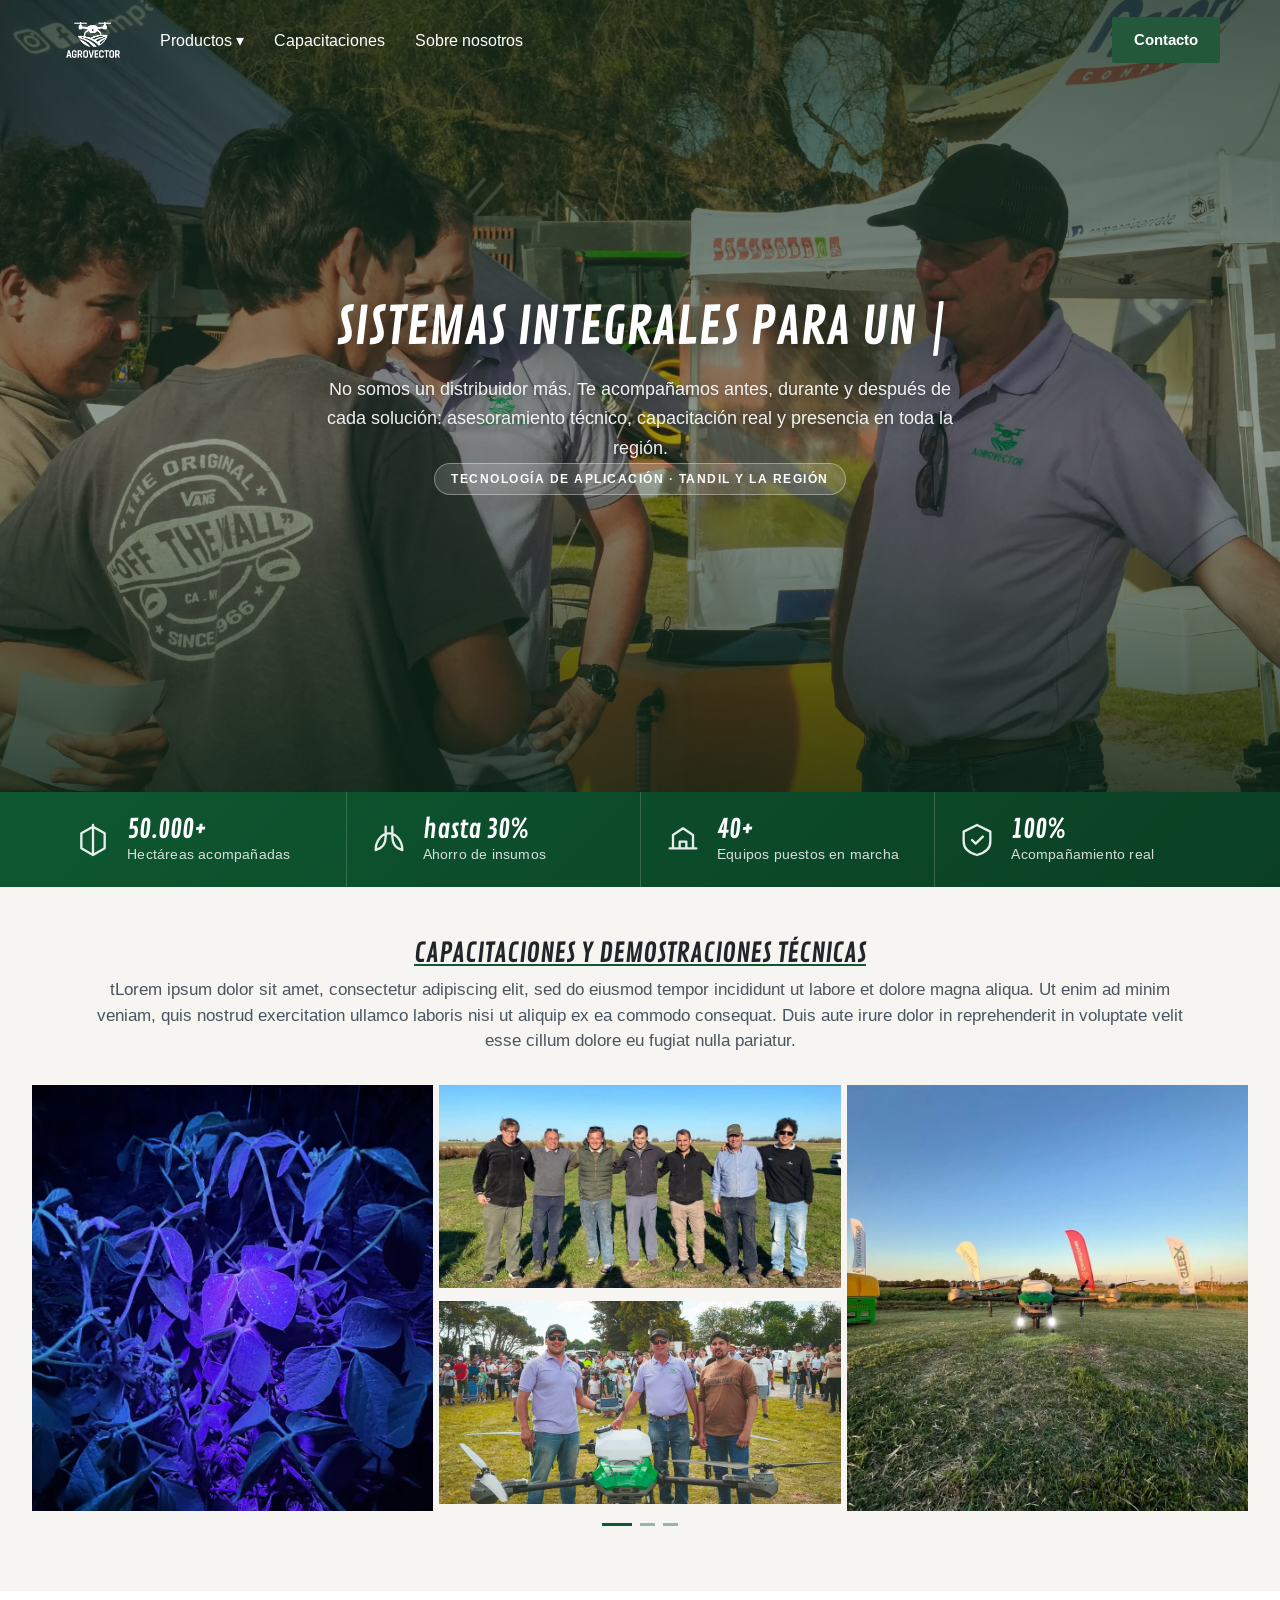
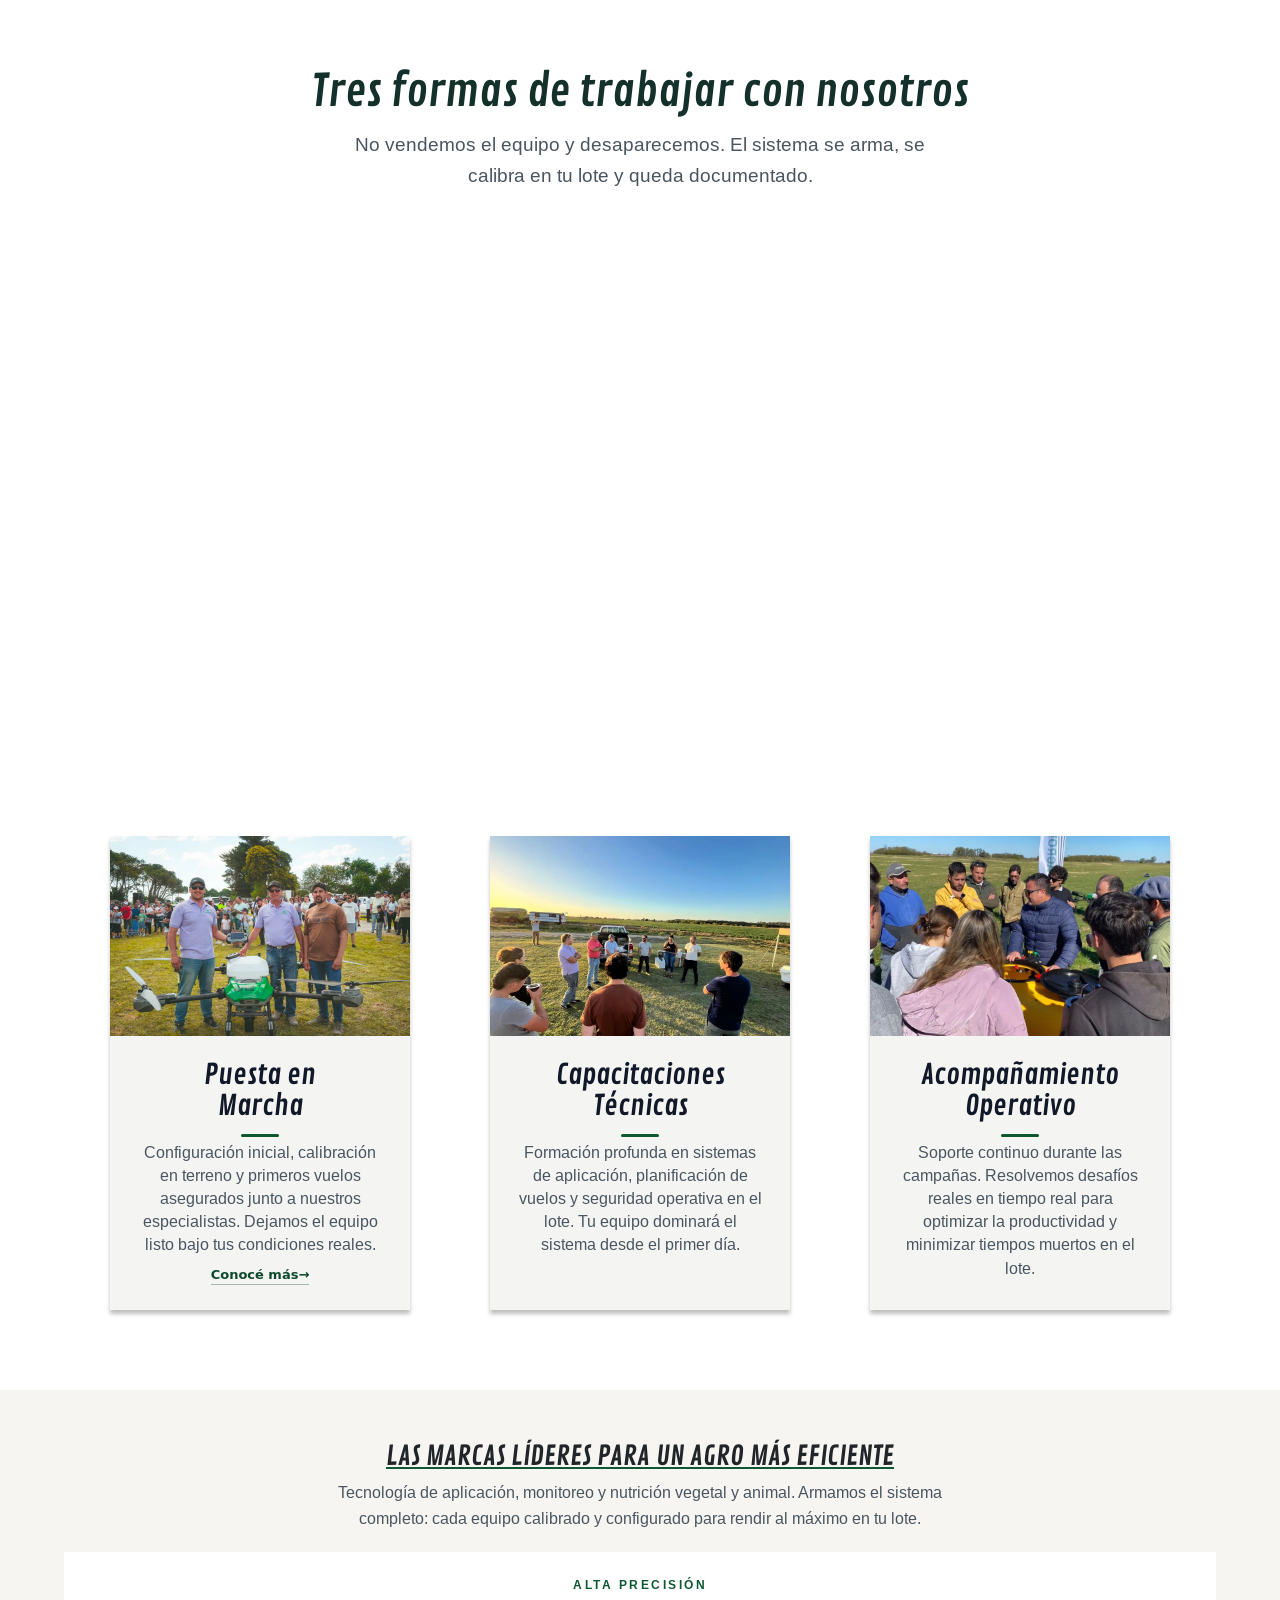
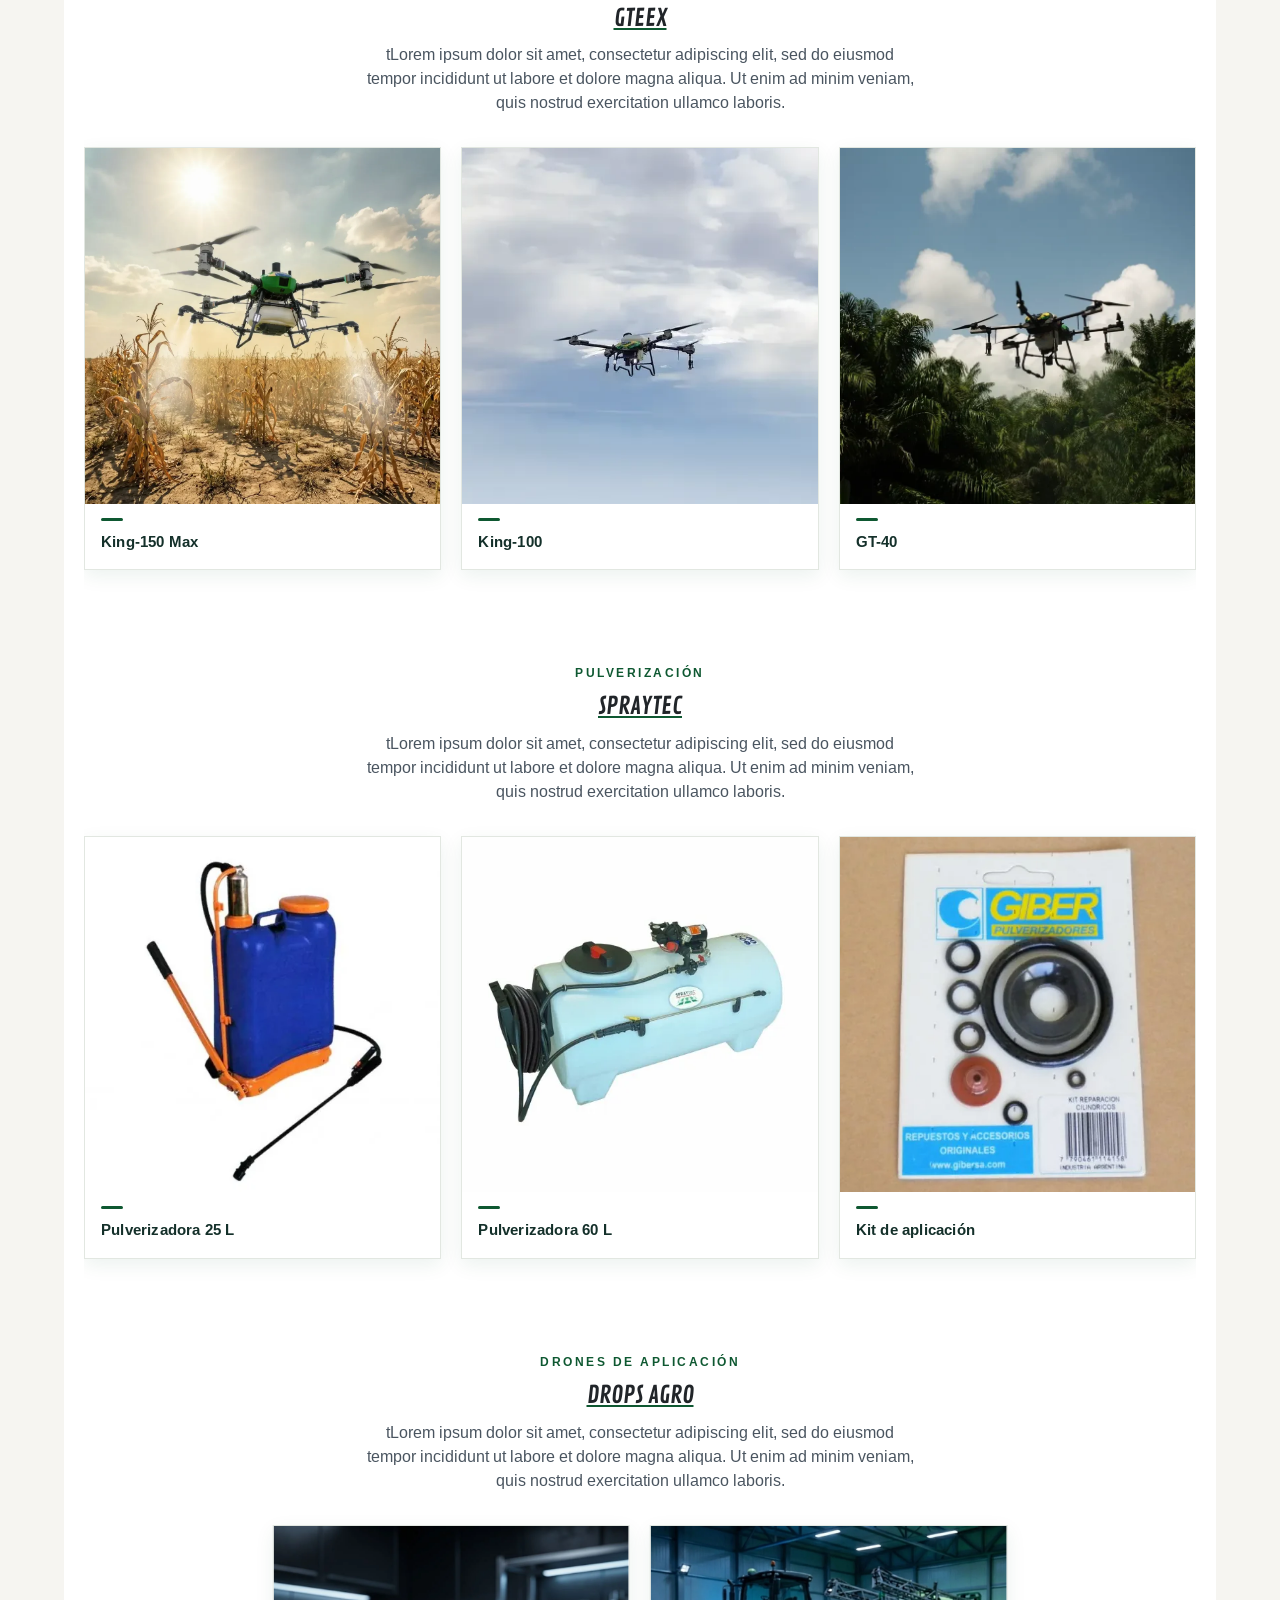
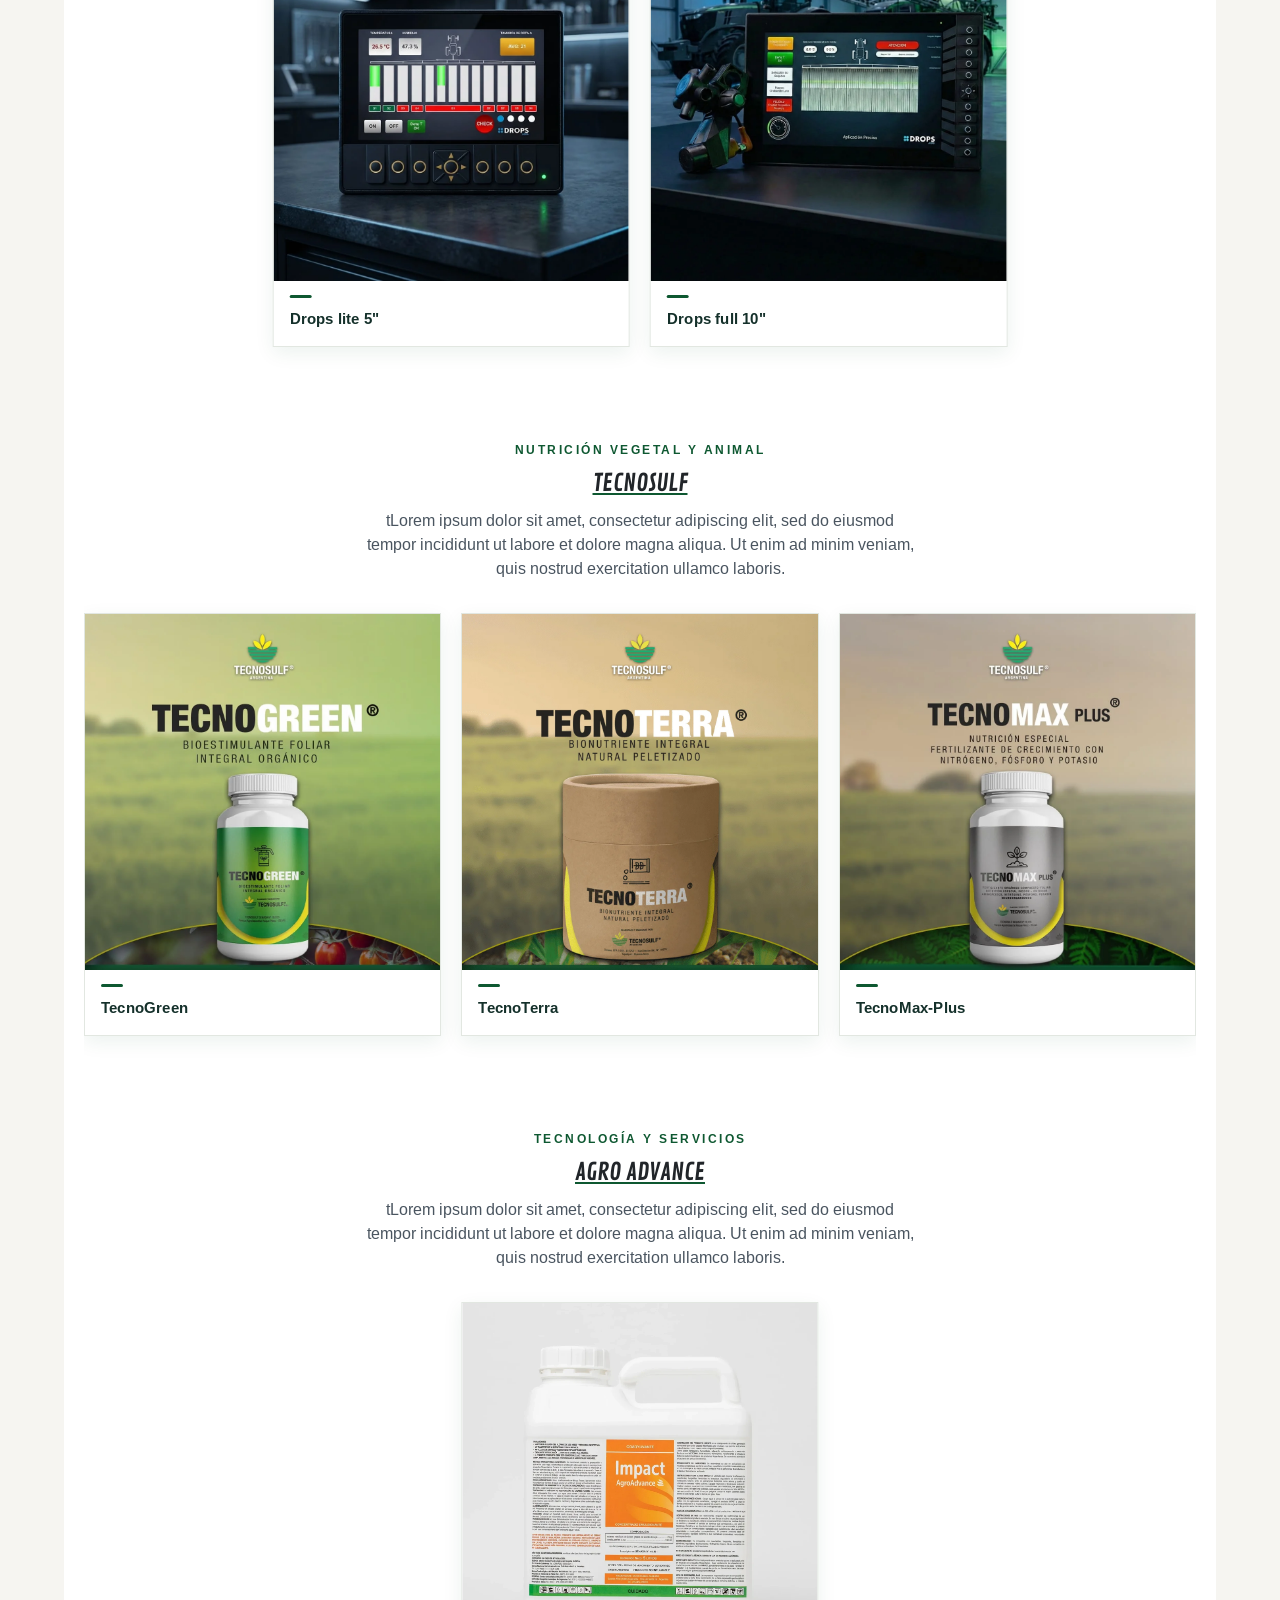
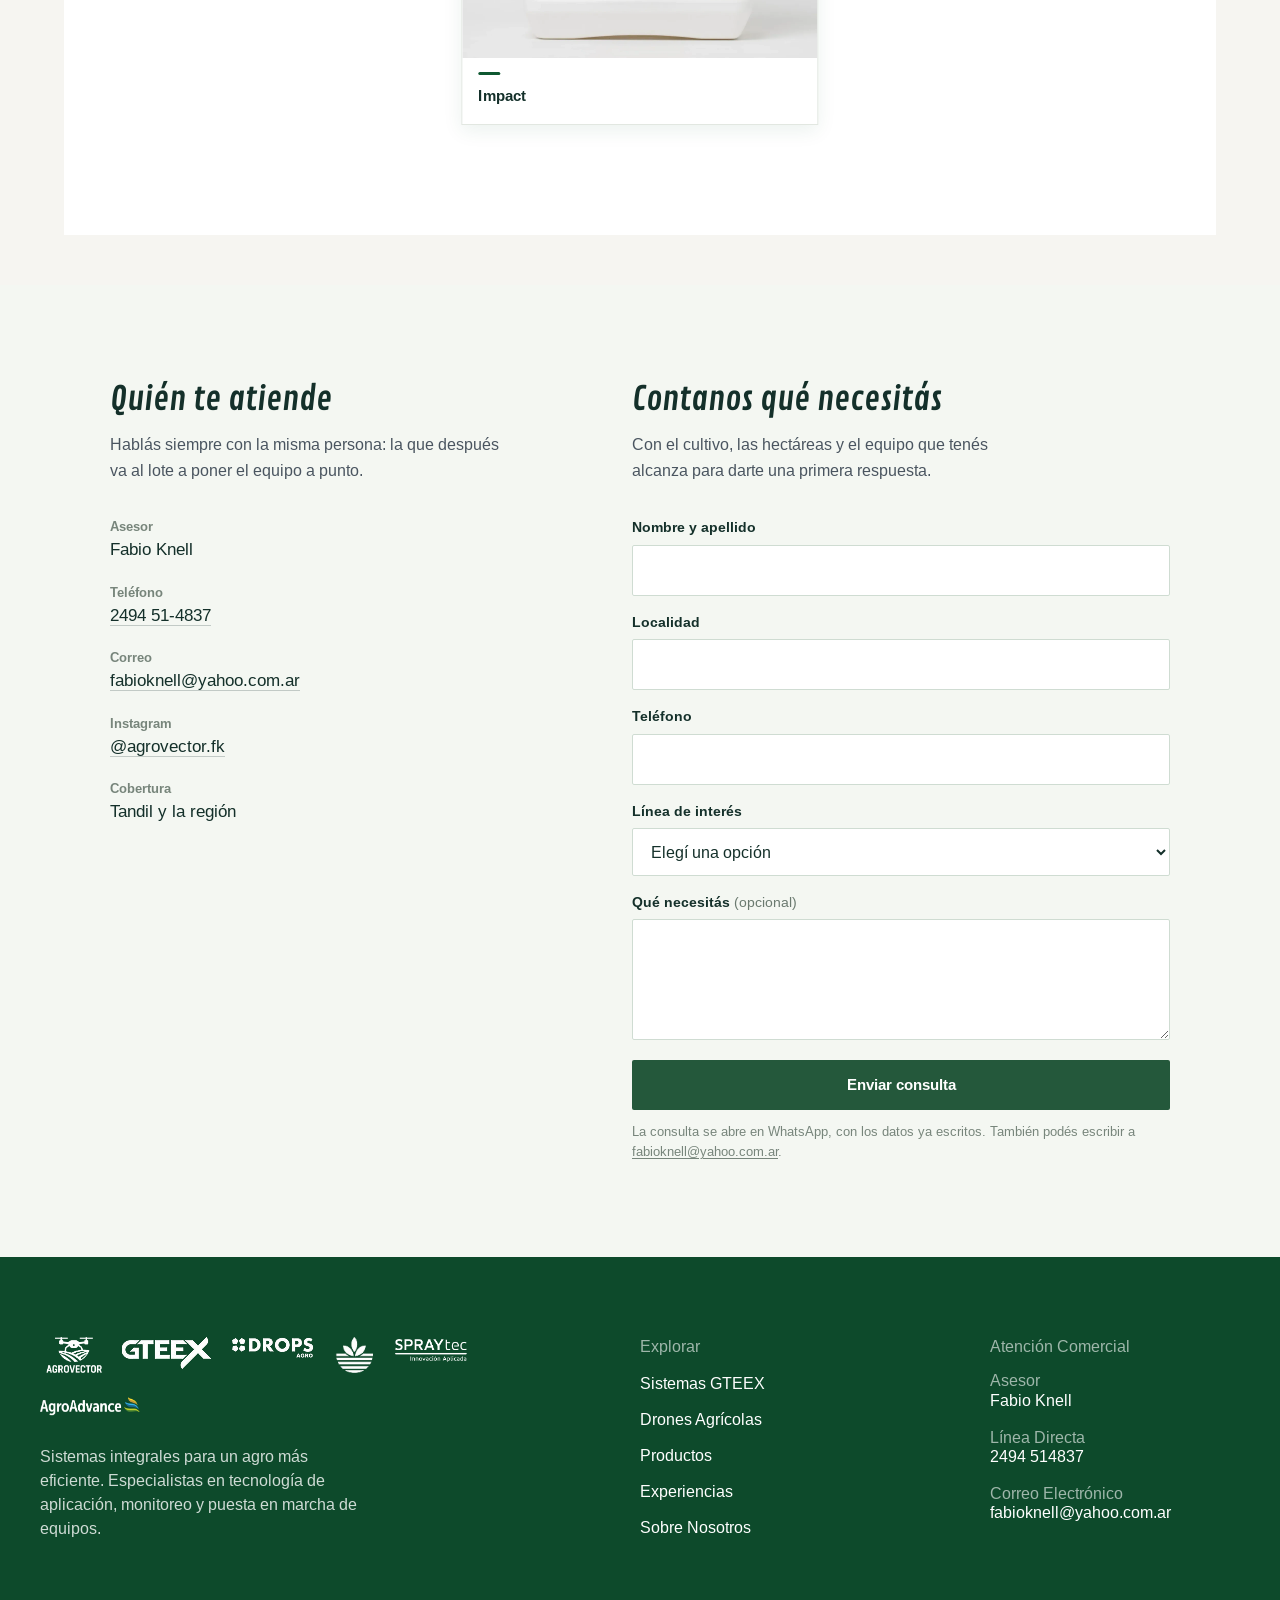
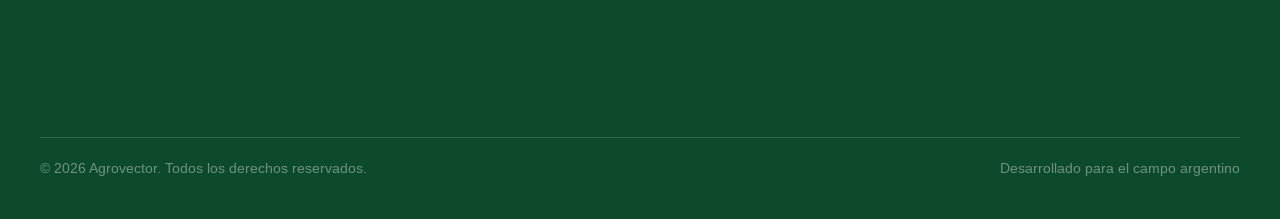
==== commit b3956759: "tipografia de las columnas en un solo lugar" ====
--- a/index.html
+++ b/index.html
@@ -50,7 +50,7 @@
     <link href="https://fonts.googleapis.com/css2?family=Arimo:wght@400;600;700&family=Contrail+One&display=swap" rel="stylesheet">
     <link href="https://cdn.jsdelivr.net/npm/bootstrap@5.3.8/dist/css/bootstrap.min.css" rel="stylesheet" integrity="sha384-sRIl4kxILFvY47J16cr9ZwB07vP4J8+LH7qKQnuqkuIAvNWLzeN8tE5YBujZqJLB" crossorigin="anonymous">
     <link rel="stylesheet" href="https://cdn.jsdelivr.net/npm/swiper@11/swiper-bundle.min.css" />
-    <link rel="stylesheet" href="assets/css/style.css?v=20261029m">
+    <link rel="stylesheet" href="assets/css/style.css?v=20261029n">
     <link rel="preload" as="image" href="assets/img/hero-dron-campo.webp">
 </head>
 <body>
@@ -626,9 +626,9 @@
 </footer>
 
     <script src="https://cdn.jsdelivr.net/npm/swiper@11/swiper-bundle.min.js" defer></script>
-    <script src="assets/js/main.js?v=20261029m" defer></script>
-    <script src="assets/js/motion.js?v=20261029m" defer></script>
-    <script src="assets/js/contacto.js?v=20261029m" defer></script>
+    <script src="assets/js/main.js?v=20261029n" defer></script>
+    <script src="assets/js/motion.js?v=20261029n" defer></script>
+    <script src="assets/js/contacto.js?v=20261029n" defer></script>
 
     <button class="volver-arriba" id="volver-arriba" aria-label="Volver arriba">
         <svg width="18" height="18" viewBox="0 0 24 24" fill="none" stroke="currentColor" stroke-width="2.5" stroke-linecap="round" stroke-linejoin="round"><path d="m18 15-6-6-6 6"/></svg>
--- a/assets/css/style.css
+++ b/assets/css/style.css
@@ -2575,7 +2575,6 @@
 .forma h3 {
     margin: 0 0 10px;
     font-family: 'Contrail One', display;
-    font-size: 24px;
     font-weight: 400;
     letter-spacing: 0.01em;
     line-height: 1.25;
@@ -2585,7 +2584,6 @@
 .forma p {
     margin: 0 0 16px;
     font-family: 'Arimo', sans-serif;
-    font-size: 16px;
     line-height: 1.62;
     color: #3f4a44;
 }
@@ -2604,7 +2602,6 @@
 
 .forma dt {
     font-family: 'Arimo', sans-serif;
-    font-size: 13px;
     font-weight: 700;
     line-height: 1.6;
     color: #0E5831;
@@ -2614,7 +2611,6 @@
 .forma dd {
     margin: 0;
     font-family: 'Arimo', sans-serif;
-    font-size: 16px;
     line-height: 1.55;
     color: #4a5560;
 }
